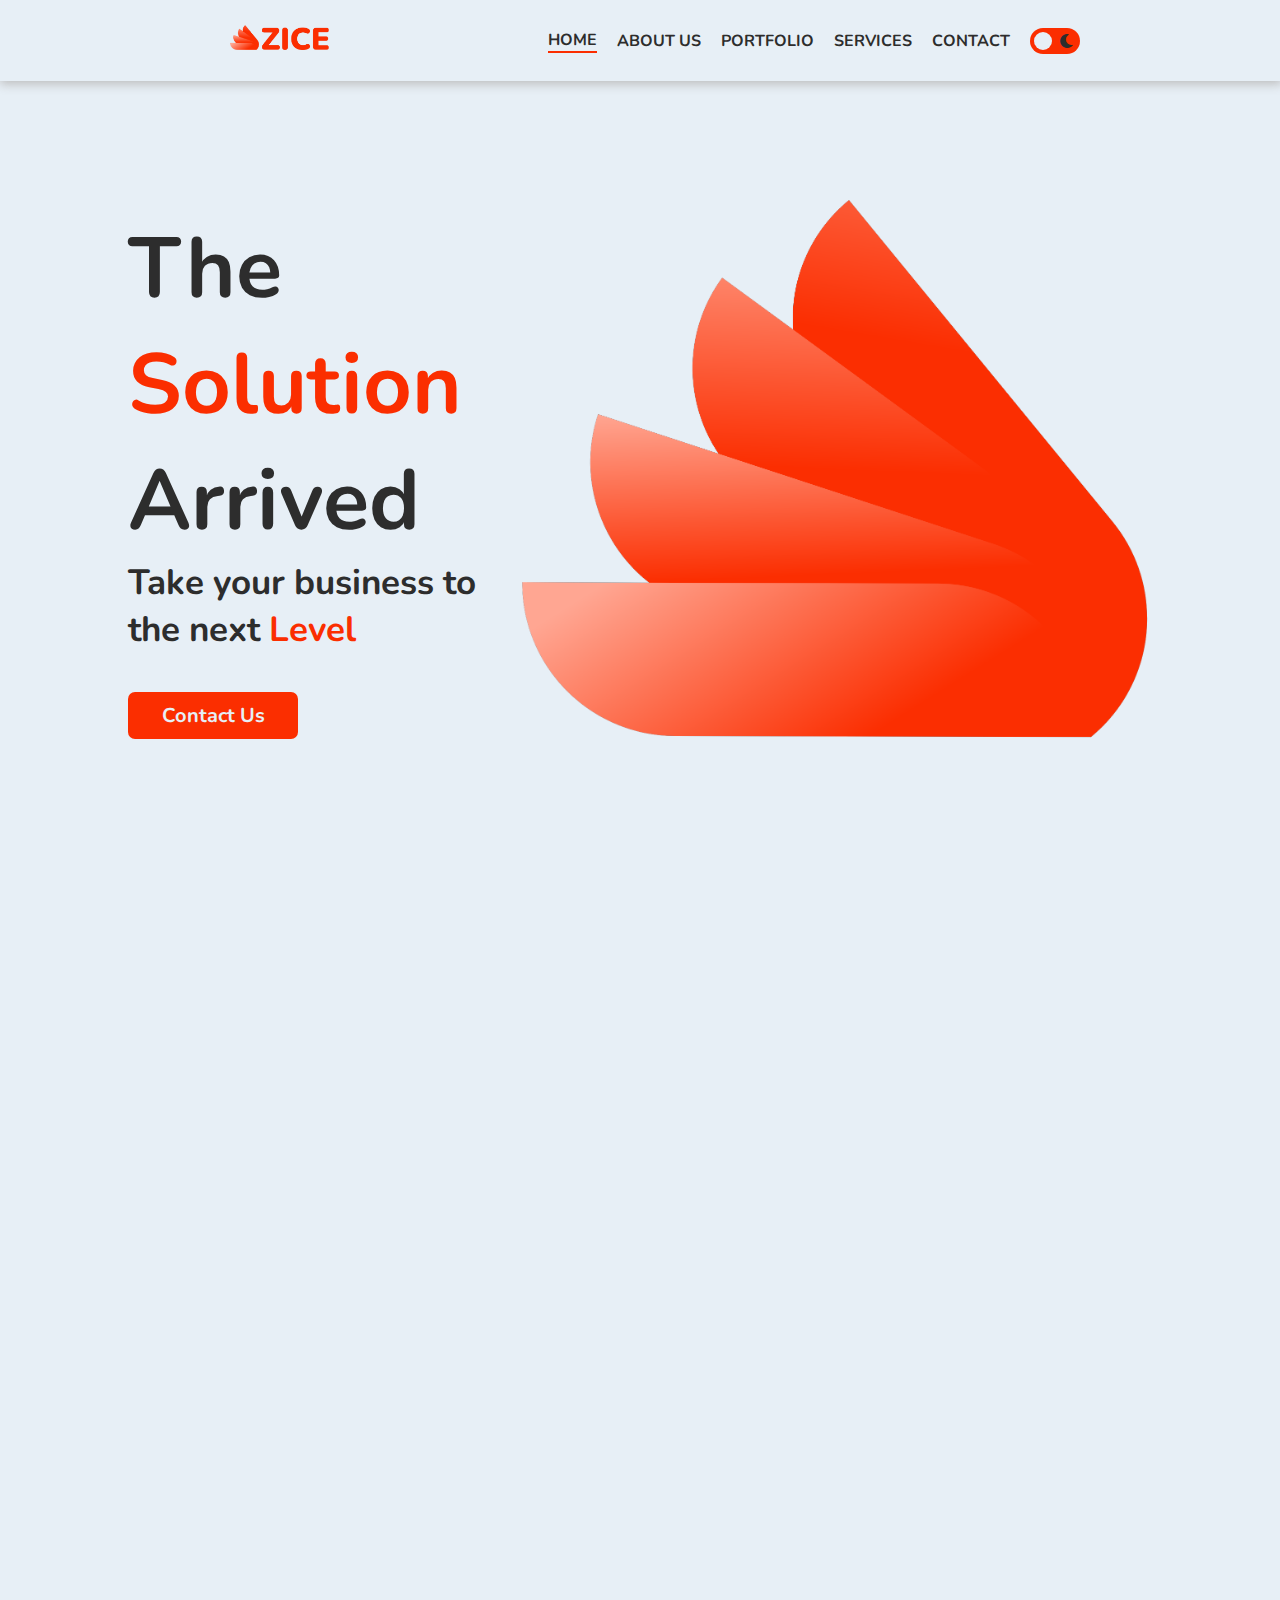
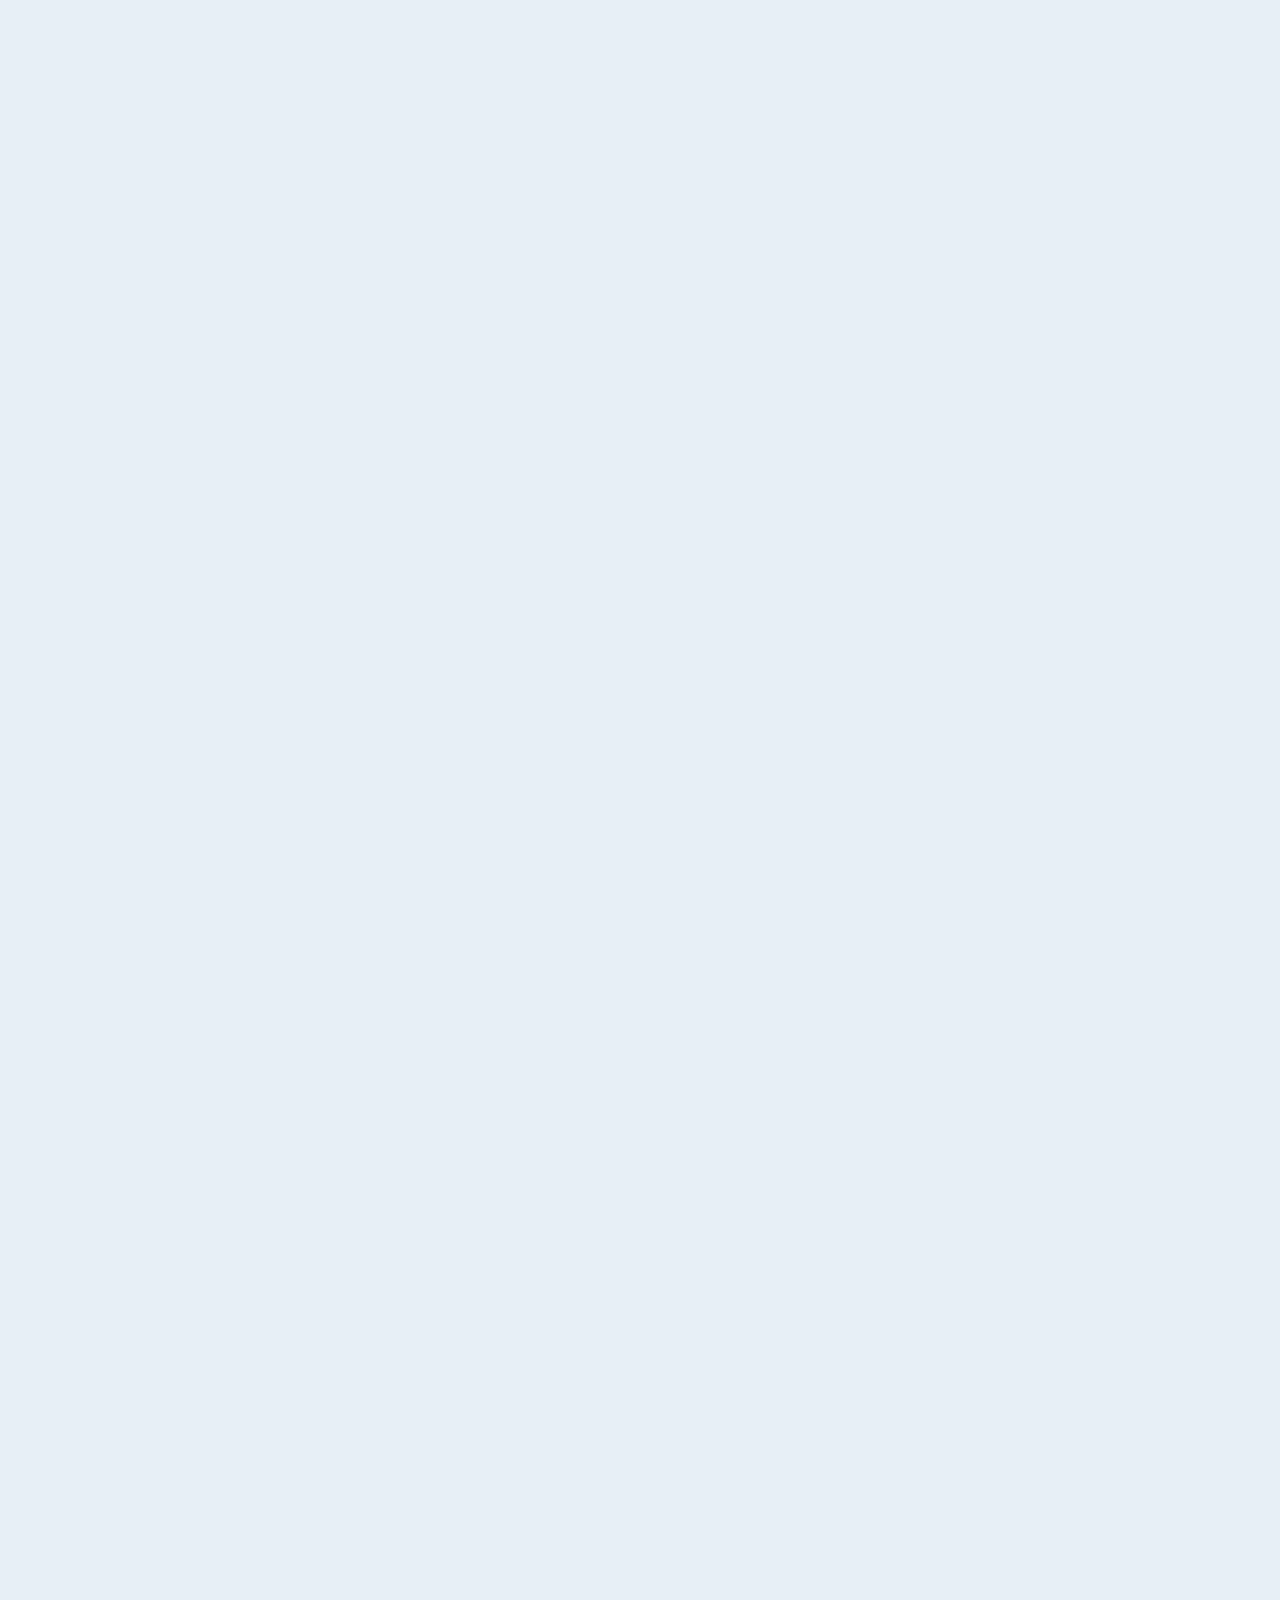
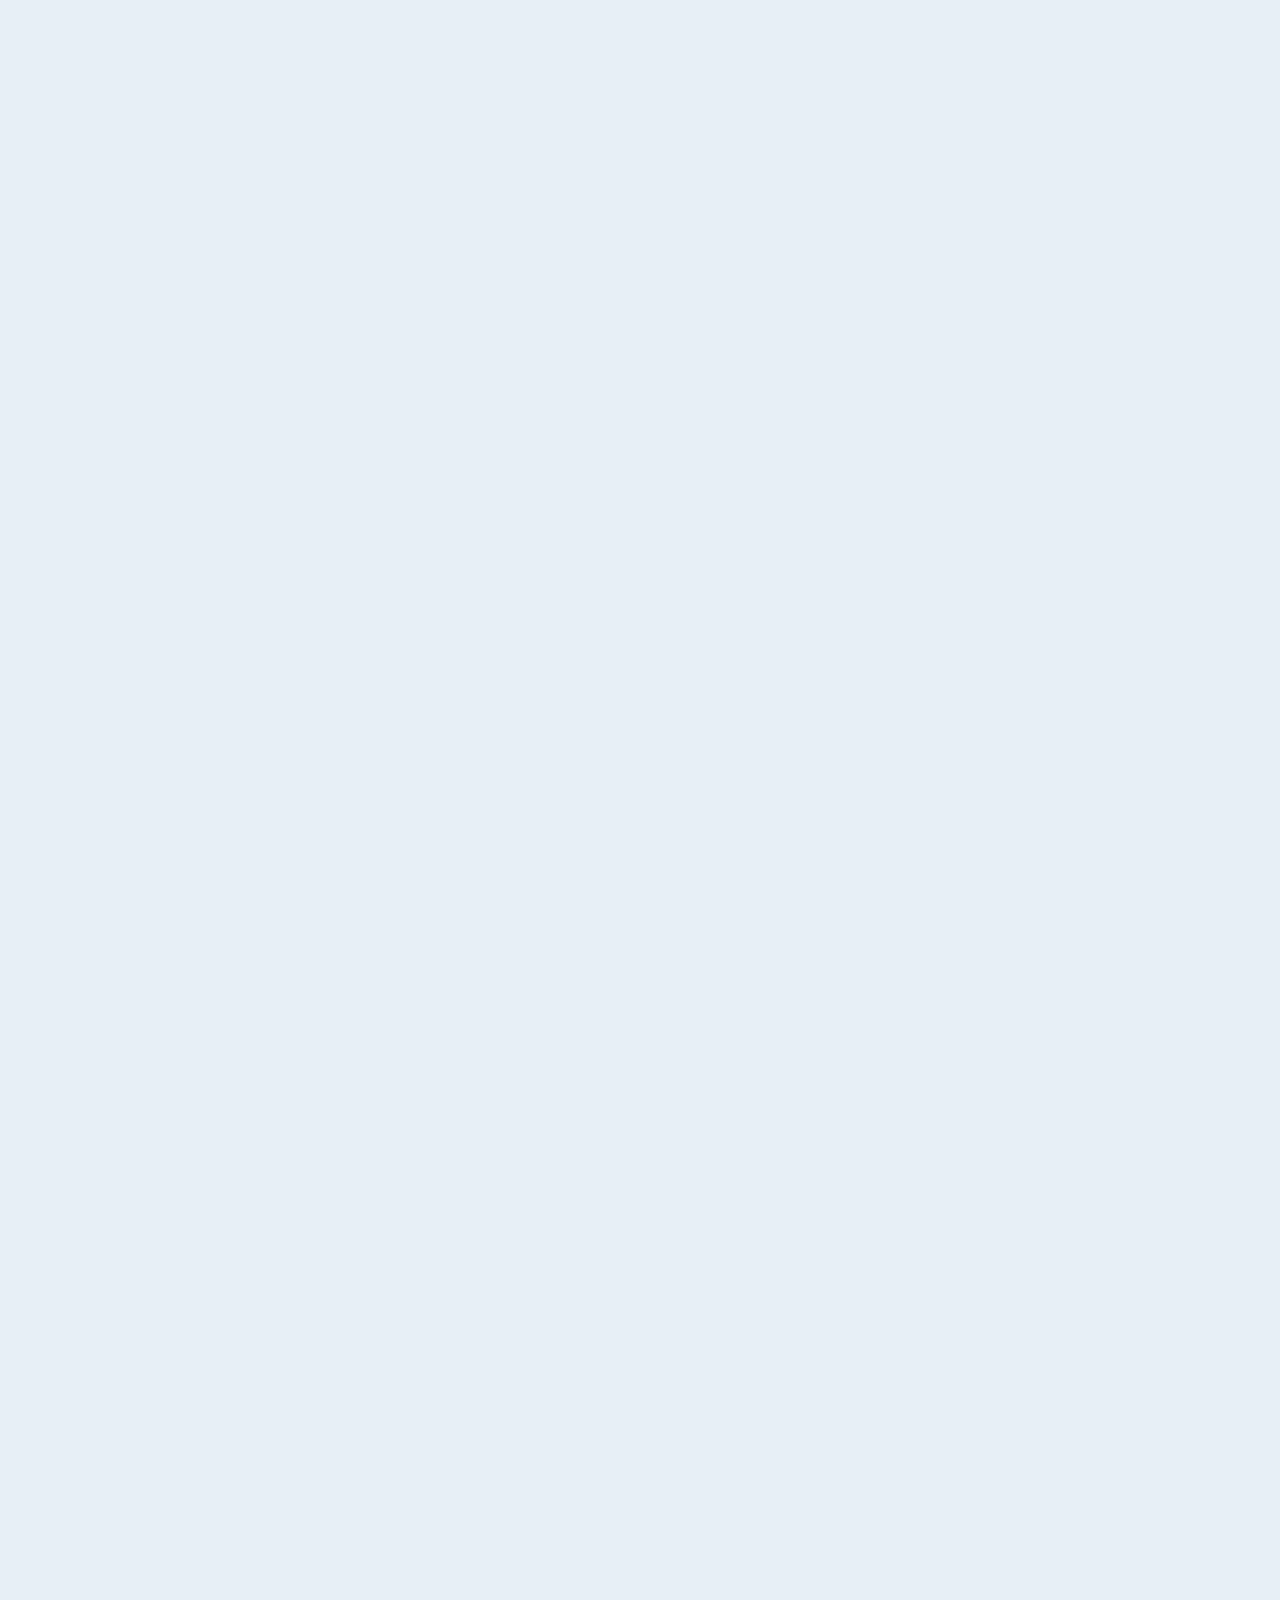
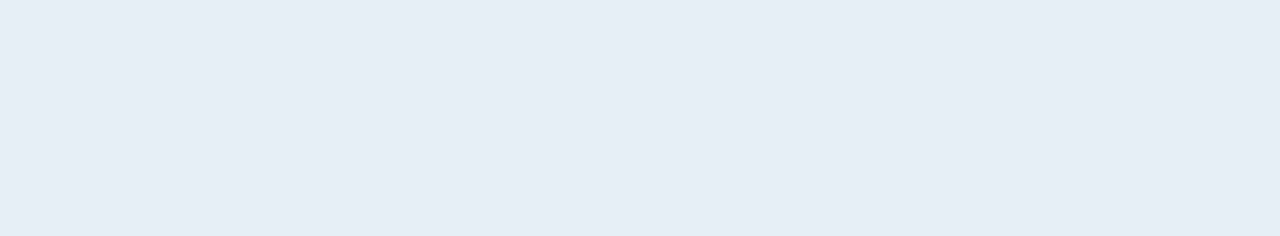
==== index.html @ bb4e886a "Update project" ====
<!DOCTYPE html>
<html lang="en">
  <head>
    <meta charset="UTF-8" />
    <meta name="viewport" content="width=device-width, initial-scale=1.0" />
    <link
      rel="icon"
      type="image/png"
      sizes="32x32"
      href="./imgs/favicon-32x32.png"
    />

    <link
      rel="stylesheet"
      href="https://cdn.jsdelivr.net/gh/devicons/devicon@v2.15.1/devicon.min.css"
    />

    <link rel="stylesheet" href="./css/style.css" />
    <link rel="stylesheet" href="./css/home.css" />
    <link rel="preconnect" href="https://fonts.googleapis.com" />
    <link rel="preconnect" href="https://fonts.gstatic.com" crossorigin />

    <link
      href="https://fonts.googleapis.com/css2?family=Epilogue:wght@400;800&family=Nunito:wght@500&display=swap"
      rel="stylesheet"
    />
    <link
      href="https://fonts.googleapis.com/css2?family=Nunito:wght@700&display=swap"
      rel="stylesheet"
    />
    <link
      rel="stylesheet"
      href="https://cdnjs.cloudflare.com/ajax/libs/font-awesome/6.3.0/css/all.min.css"
      integrity="sha512-SzlrxWUlpfuzQ+pcUCosxcglQRNAq/DZjVsC0lE40xsADsfeQoEypE+enwcOiGjk/bSuGGKHEyjSoQ1zVisanQ=="
      crossorigin="anonymous"
      referrerpolicy="no-referrer"
    />
    <link
      rel="stylesheet"
      href="https://cdnjs.cloudflare.com/ajax/libs/font-awesome/6.0.0-beta3/css/all.min.css"
    />
    <title>ZICE</title>
  </head>
  <body>
    <div class="page">
      <header>
        <a href="index.html"
          ><img src="./imgs/zice.png" alt="ZICE Logo" id="logo"
        /></a>
        <nav>
          <div class="mobile-menu hidden">
            <i class="fa-solid fa-bars" id="icon"></i>
          </div>
          <ul class="nav-list" id="menu">
            <li><a href="index.html" class="selected">HOME</a></li>
            <li><a href="aboutus.html">ABOUT US</a></li>
            <li><a href="portifolio.html">PORTFOLIO</a></li>
            <li><a href="services.html">SERVICES</a></li>
            <li><a href="contact.html">CONTACT</a></li>
            <li>
              <input type="checkbox" class="checkbox" id="chk" />
              <label class="label" for="chk">
                <i class="fa-solid fa-sun"></i>
                <i class="fa-solid fa-moon"></i>
                <div class="ball"></div>
              </label>
            </li>
          </ul>
        </nav>
      </header>
      <div class="container hidden">
        <h1>
          The <span>Solution</span> Arrived
          <p>Take your business to the next <span>Level</span></p>
          <a href="./contact.html">Contact Us</a>
        </h1>
        <img src="./imgs/zice-main.png" alt="" />
      </div>

      <section class="info hidden">
        <div class="div-one">
          <h2>
            Empowering Your <span>Success</span> with Cutting-edge Technology
          </h2>
          <h3>
            Discover the Unique Advantages of Choosing ZICE to Power Your
            Business. From customized solutions to dedicated support, we are
            committed to leveraging your vision with innovation, efficiency and
            concrete results. Join us and conquer a successful digital future!
          </h3>
        </div>
        <div class="div-img hidden">
          <img src="./imgs/2.png" alt="" />
        </div>
      </section>

      <section>
        <div class="info-two hidden">
          <h1>Who is not seen is not <span>Remembered!</span></h1>
          <h3>
            Having your online presence takes you out of anonymity and puts your
            mark in history. <br />We bring your website to life, providing an
            effective way to engage your audience and a powerful,
            high-performing marketing tool to support your business.
          </h3>

          <div class="card-container hidden">
            <img src="" alt="" />
            <div class="card hidden">
              <img src="./imgs/man-sweter.jpg" alt="" />
              <h2>Visibility</h2>
              <p>
                An online presence is key to increasing your brand's visibility.
                A well-designed website can establish the identity and
                recognition your brand needs, making it stand out in a
                competitive market.
              </p>
            </div>
            <div class="card hidden">
              <img src="./imgs/woman-cafe-smile.jpg" alt="" />
              <h2>Customer Engagement</h2>
              <p>
                A team of highly qualified professionals specialized in
                different areas of technology ensures that the company is
                prepared to tackle any project with expertise and in-depth
                knowledge.
              </p>
            </div>
            <div class="card hidden" id="card3">
              <img src="./imgs/woman-gorro.jpg" alt="" />
              <h2>Global Reach</h2>
              <p>
                Having a digital presence through a website or social networks
                will allow your company to reach a global audience 24 hours a
                day. This transcends geographic and time constraints, making
                your brand accessible to the entire world.
              </p>
            </div>
          </div>
        </div>
      </section>

      <section>
        <div class="info-three hidden">
          <h1>We believe that your company deserves the <span>Top</span></h1>
          <h3>
            Standing out in a market full of players is essential to attract
            customers and do good business. <br />
            For that, your company must be equipped with the best tools and
            strategies to reach the top places.
          </h3>
          <h2 id="how">And <span>How</span> to achieve this?</h2>

          <div class="div-if3 hidden">
            <div class="img-div">
              <img src="./imgs/9.png" alt="" />
            </div>
            <div class="content-div hidden">
              <h2>With <span>Creative</span> team</h2>
              <h3>
                Who thinks <b>outside the box</b> and finds
                <b>innovative solution</b>s to complex challenges. Addressing
                problems in unique ways generating <b>unique results</b>.
              </h3>
            </div>
          </div>

          <div class="div-if3 hidden">
            <div class="img-div">
              <img src="./imgs/10.png" alt="" />
            </div>
            <div class="content-div hidden">
              <h2>With Integrated Marketing <span>Strategy</span></h2>
              <h3>
                A <b>comprehensive marketing strategy</b> that includes both
                <b>online</b> and <b>offline</b> channels. Creating
                <b>relevant</b> and <b>valuable</b> content for your
                <b>target audience</b>.
              </h3>
            </div>
          </div>

          <div class="div-if3 hidden">
            <div class="img-div">
              <img src="./imgs/12.png" alt="" />
            </div>
            <div class="content-div hidden">
              <h2>With <span>Monitoring</span> and Data Analysis</h2>
              <h3>
                With the <b>best analytics tools</b> to track the performance of
                your marketing campaigns, social media interactions and your
                website traffic.
              </h3>
            </div>
          </div>

          <div class="div-if3 hidden">
            <div class="img-div">
              <img src="./imgs/13.png" alt="" />
            </div>
            <div class="content-div">
              <h2>With <span>Professional</span> Website</h2>
              <h3>
                A <b>well-designed</b>, <b>responsive</b> and
                <b>easy-to-navigate </b>website. Where <b>anyone anywhere</b> in
                the world can <b>find</b> your business.
              </h3>
            </div>
          </div>
        </div>
      </section>

      <section class="info hidden" id="info-four">
        <div class="div-one">
          <h2>Why <span>Should</span> You Choose ZICE?</h2>
          <h3>
            With our expertise in building optimized websites and engaging
            social media strategies, you'll acquire customers globally, increase
            your sales and strengthen your brand. Let us boost your online
            visibility while you focus on what you do best. Together, we will
            reach new heights of digital success!
          </h3>
        </div>
        <div class="outer-div hidden">
          <div class="inner-div">
            <img class="image" src="./imgs/8.png" alt="Imagem 1" id="img1" />
            <img class="image" src="./imgs/7.png" alt="Imagem 2" id="img2" />
            <img class="image" src="./imgs/6.png" alt="Imagem 3" id="img3" />
          </div>
          <div class="arrow left-arrow">&#8249;</div>
          <div class="arrow right-arrow">&#8250;</div>

          <div class="pagination">
            <div class="dot active-dot"></div>
            <div class="dot"></div>
            <div class="dot"></div>
          </div>
        </div>
      </section>

      <section>
        <div class="section-tech-text hidden">
          <h1>Our stack of <span>Technologies</span></h1>
          <p>Using the best tools to achieve the best results</p>
        </div>
      </section>

      <section class="section-tech hidden">
        <div class="tech-container">
          <div class="tech-item">
            <i class="devicon-html5-plain"></i>
          </div>
          <div class="tech-item">
            <i class="devicon-css3-plain"></i>
          </div>
          <div class="tech-item">
            <i class="devicon-javascript-plain"></i>
          </div>
          <div class="tech-item">
            <i class="devicon-react-original"></i>
          </div>
          <div class="tech-item">
            <i class="devicon-nodejs-plain"></i>
          </div>
          <div class="tech-item">
            <i class="devicon-mongodb-plain-wordmark"></i>
          </div>
          <div class="tech-item">
            <i class="devicon-wordpress-plain-wordmark"></i>
          </div>
          <div class="tech-item">
            <i class="devicon-php-plain"></i>
          </div>
        </div>
      </section>

      <section class="section-end hidden">
        <div class="info-end">
          <h1>Your <span>Legacy</span> starts here!</h1>
          <h2>Don't waste any more time</h2>
          <a href="./contact.html"><b>Chat With Us Now</b></a>
        </div>
      </section>

      <footer class="hidden">
        <div class="container-social hidden">
          <a href="index.html"><img src="./imgs/zice.png" alt="ZICE Logo" /></a>
          <div class="social-icons">
            <a href=""><i class="fa-brands fa-instagram"></i></a>
            <a href=""><i class="fa-brands fa-linkedin"></i></a>
            <a href=""><i class="fa-brands fa-youtube"></i></a>
          </div>
        </div>
        <div class="container-links hidden">
          <div class="border-right-style">
            <h3>SITEMAP</h3>
            <h5><a href="index.html">HOME</a></h5>
            <h5><a href="aboutus.html">ABOUT US</a></h5>
            <h5><a href="portifolio.html">PORTFOLIO</a></h5>
            <h5><a href="services.html">SERVICES</a></h5>
            <h5><a href="contact.html">CONTACT</a></h5>
          </div>
          <div class="border-links">
            <h3>LOCATIONS</h3>
            <h5>
              <a
                href="https://www.google.com.br/maps/place/Place+Ville+Marie/@45.5015259,-73.5700231,92a,35y,119.07h,43.46t/data=!3m2!1e3!5s0x4cc91a44839364fb:0x1e3146979c917953!4m14!1m7!3m6!1s0x4cc91a4498f8f3db:0xa2760b4a779d61d3!2sPlace+Ville+Marie!8m2!3d45.5011093!4d-73.5688824!16zL20vMDRmcDFm!3m5!1s0x4cc91a4498f8f3db:0xa2760b4a779d61d3!8m2!3d45.5011093!4d-73.5688824!16zL20vMDRmcDFm?entry=ttu"
                target="_blank"
                >MONTREAL</a
              >
            </h5>
            <h5>
              <a
                href="https://www.google.com.br/maps/place/Torre+CN/@43.6438017,-79.3878363,16.87z/data=!3m1!5s0x882b34d819a55ff7:0xad7cf7bcaf4e239b!4m6!3m5!1s0x882b34d68bf33a9b:0x15edd8c4de1c7581!8m2!3d43.6425662!4d-79.3870568!16zL20vMDF0d3M?entry=ttu"
                target="_blank"
                >TORONTO</a
              >
            </h5>
            <h5>
              <a
                href="https://www.google.com.br/maps/place/Toilettes+publiques+(1$)+%7C+Fauteuils+roulants+entrée+Rue+du+Trésor/@46.8132538,-71.2057379,19.24z/data=!4m6!3m5!1s0x4cb895ea5834308b:0x22ff5499ea5102c8!8m2!3d46.8134164!4d-71.2066137!16s%2Fg%2F11t_whq4fq?entry=ttu"
                target="_blank"
                >QUEBEC</a
              >
            </h5>
            <h5>
              <a
                href="https://www.google.com.br/maps/place/Calgary+Design+District,+Calgary,+AB+T2R+0E1,+Canadá/@51.0427607,-114.0868057,15z/data=!3m1!4b1!4m6!3m5!1s0x53716fe22194fe7f:0x5ca9cf8bbc12233c!8m2!3d51.0427617!4d-114.0764845!16s%2Fg%2F11j4smj_ym?entry=ttu"
                target="_blank"
                >CALGARY</a
              >
            </h5>
            <h5>
              <a
                href="https://www.google.com.br/maps/place/Galeria+de+Arte+de+Vancouver/@49.2821913,-123.1213202,17.83z/data=!3m1!5s0x5486717f82556839:0xb6e4fc572f7e1ba5!4m6!3m5!1s0x5486717f7ffd7cc1:0xb595c3035cb17a4f!8m2!3d49.2829607!4d-123.1204715!16zL20vMDIzMjB0?entry=ttu"
                target="_blank"
                >VANCOUVER</a
              >
            </h5>
          </div>
          <div class="border-left-style">
            <h3>CONTACT</h3>
            <h5><a href="mailto:contact@zice.com">contact@zice.com</a></h5>
          </div>
        </div>
      </footer>
      
      <div class="container-copyright hidden">
        <p>
          Copyright © 2023, ZICE Solutions. <br />
          <a href="#">Privacy Policy</a> | <a href="#">Terms Of Service</a>
        </p>
      </div>
    </div>

  </body>
  <script src="./js/animation.js"></script>
  <script src="./js/script.js"></script>
  <script src="./js/menu.js"></script>
  <script src="./js/carousel.js"></script>
</html>
---- css/style.css ----
* {
  margin: 0;
  padding: 0;
  box-sizing: border-box;
}

:root {
  --ff-all: "Nunito", sans-serif;
  --bg-primary: #e7eff6;
  --color-primary: #2d2d2d;
  --color-terciary: #fb2e00;

  font-size: 62.5%;
  --fs-body: 1.6rem;
  --fs-header: clamp(4rem, 1rem + 5vw, 5.6rem);
  --fs-header-sm: clamp(3rem, 0.5rem + 3vw, 4rem);
}

.dark-theme {
  --bg-secondary: #021622;
  --color-secondary: #e7eff6;
}

::-webkit-scrollbar {
  width: 10px;
}

::-webkit-scrollbar-thumb {
  background-color: var(--color-terciary);
  border-radius: 10px;
}
/* Desktop */

body {
  font-family: var(--ff-all);

  background-color: var(--bg-primary);
  color: var(--color-primary);

  font-size: var(--fs-body);
}

body.dark-theme {
  background: var(--bg-secondary);
  color: var(--color-secondary);
}

body:not(.dark-theme) .nav-list {
  background: var(--bg-primary);
  color: var(--color-primary);
}

body.dark-theme .nav-list {
  background: var(--bg-secondary);
  color: var(--color-secondary);
}

body:not(.dark-theme) header {
  background-color: var(--bg-primary);
  color: var(--color-primary);
}

body.dark-theme header {
  background-color: var(--bg-secondary);
  color: var(--color-secondary);
}

body.dark-theme header {
  box-shadow: 1px 2px 10px 1px #041a29;
}

header {
  display: flex;
  justify-content: space-evenly;
  align-items: center;

  position: fixed;
  width: 100%;
  padding: 2.5rem 0;

  box-shadow: 1px 2px 10px 1px #bcbcbc;

  font-weight: 700;

  z-index: 1000;
}

header img {
  height: 2.5rem;

  margin-left: 3rem;
}

#logo {
  cursor: pointer;
}

.mobile-menu {
  display: none;
  cursor: pointer;
}

.nav-list {
  display: flex;
  text-decoration: none;
}

.nav-list li {
  list-style: none;

  margin-left: 2rem;

  display: flex;
  justify-content: center;
  align-items: center;
}

.nav-list li a {
  text-decoration: none;
  color: var(--color-secondary);

  transition: all 0.3s ease-out;
  transform: translateY(0);
}

.nav-list li a:hover {
  color: var(--color-terciary);
  transform: translateY(0);
}

.selected {
  border-bottom: 0.15pc solid var(--color-terciary);
}

.checkbox {
  opacity: 0;
  position: absolute;
}

.label {
  display: flex;
  align-items: center;
  justify-content: space-between;

  background-color: var(--color-terciary);
  border-radius: 50px;

  cursor: pointer;

  padding: 4px;

  width: 5rem;
}

.label .ball {
  position: absolute;

  height: 1.8rem;
  width: 1.8rem;

  background-color: var(--bg-primary);
  border-radius: 50%;

  transform: translateX(0px);
  transition: transform 0.2s linear;
}

.checkbox:checked + .label .ball {
  transform: translateX(23px);
}

.fa-moon {
  color: #2d2d2d;
  padding: 1px;
}

.fa-sun {
  color: #e7eff6;
  padding: 1px;
}

.info {
  padding-bottom: 5rem;
}

footer {
  display: flex;
  justify-content: center;
  align-items: center;

  gap: 15%;

  padding: 12rem 0 4rem;
  border-top: solid 4px var(--color-terciary);
}

.container-social {
  display: flex;
  flex-direction: column;
  justify-content: center;
  align-items: center;

  font-size: 2.5rem;
}

.container-social img {
  height: 7rem;
}

.container-social a i {
  display: inline-block;
  padding: 0 7px 0;
}

.social-icons a {
  text-decoration: none;
  color: var(--color-secondary);

  transition: all 0.3s ease-out;
  transform: translateY(0);
}

.social-icons a:hover {
  color: var(--color-terciary);

  transform: translateY(0);
}

.container-links {
  display: flex;
  flex-direction: row;
  justify-content: center;

  gap: 10%;
}

.container-links h5 a {
  text-decoration: none;
  color: var(--color-secondary);

  transition: all 0.3s ease-out;
  transform: translateY(0);
}

.container-links h5 a:hover {
  color: var(--color-terciary);
  transform: translateY(0);

  cursor: pointer;
}

.border-links {
  border-right: solid 2px var(--color-terciary);
  border-left: solid 2px var(--color-terciary);

  padding: 0 20%;
}

.container-copyright {
  display: flex;
  flex-direction: column;
  justify-content: center;
  align-items: center;

  font-size: 1.4rem;

  margin: 4rem 0;
}

.container-copyright a {
  color: var(--color-secondary);
}

.container-copyright a:hover {
  color: var(--color-terciary);
  transition: all 0.3s ease-out;

  cursor: pointer;
}

/* Mobile */
@media (max-width: 970px) {
  .border-links {
    border-right: solid 2px var(--color-terciary);
    border-left: solid 2px var(--color-terciary);

    padding: 0 20px;
  }
}

@media (max-width: 840px) {
  header {
    display: flex;
    justify-content: space-between;
    align-items: center;

    width: 100%;
    position: fixed;
    top: 0;

    height: 4.8rem;
  }

  header img {
    height: 2rem;

    padding: 3px 0 0;
  }

  #icon {
    display: block;

    font-size: 1.8rem;
    padding-right: 3rem;
  }

  .nav-list {
    display: flex;
    flex-direction: column;
    justify-content: space-around;
    align-items: center;

    position: fixed;
    top: 0;
    right: 0;

    padding: 8rem 0;
    z-index: -1;

    width: 100vw;
    height: 100vh;

    border-bottom: 3px solid var(--color-terciary);

    transform: translateX(100%);
    transition: transform 0.3s ease-in;
  }

  .nav-list li {
    list-style: none;

    margin-left: 0;

    opacity: 0;
  }

  .mobile-menu {
    display: flex;
    align-items: center;
  }

  .nav-list li a {
    text-decoration: none;
  }

  footer {
    display: block;
    padding: 1rem 0 1rem;
  }

  .container-social {
    display: flex;
    flex-direction: column;
    justify-content: center;
    align-items: center;

    padding: 2rem 0;
  }

  .container-social img {
    height: 4rem;
  }

  .container-links {
    display: flex;
    flex-direction: row;
    justify-content: center;

    gap: 10%;
  }

  .border-links {
    padding: 0 10%;
  }

  .container-copyright {
    display: flex;
    flex-direction: column;
    justify-content: center;
    align-items: center;

    margin: 4rem 0;
  }

  .container-copyright a {
    color: var(--color-secondary);
  }
}

@media (max-width: 500px) {
  .container-links {
    display: flex;
    flex-direction: row;
    justify-content: center;

    gap: 3%;
  }

  .border-right-style {
    border-right: solid 2px var(--color-terciary);
    padding: 0 8px;
  }

  .border-left-style {
    border-left: solid 2px var(--color-terciary);
    padding: 0 8px;
  }

  .border-links {
    padding: 0;
    border: none;
  }
}

.nav-list.active {
  transform: translateX(0);
}

@keyframes navLinkFade {
  from {
    opacity: 0;
    transform: translateX(50px);
  }
  to {
    opacity: 1;
    transform: translateX(0);
  }
}
---- css/home.css ----
* {
  margin: 0;
  padding: 0;
  box-sizing: border-box;
}

:root {
  --ff-all: "Nunito", sans-serif;
  --bg-primary: #e7eff6;
  --color-primary: #2d2d2d;
  --color-terciary: #fb2e00;

  font-size: 62.5%;
  --fs-body: 1.6rem;
  --fs-header: clamp(4rem, 1rem + 5vw, 5.6rem);
  --fs-header-sm: clamp(3rem, 0.5rem + 3vw, 4rem);
}

.dark-theme {
  --bg-secondary: #021622;
  --color-secondary: #e7eff6;
}

.container {
  width: clamp(33rem, 80%, 130rem);
  height: 80rem;
  margin: 0 auto 25rem;

  padding-top: 15rem;

  display: flex;
  justify-content: space-evenly;
  align-items: center;
}

.container h1 {
  font-size: 8.5rem;
}

.container p {
  font-size: 3.5rem;
}

.container h1 a {
  display: flex;
  flex-direction: column;
  justify-content: center;
  align-items: center;

  text-decoration: none;
  font-size: 2rem;

  color: #e7eff6;
  background-color: var(--color-terciary);

  border-radius: 7px;

  width: 17rem;
  padding: 10px 0;
  margin-top: 10%;

  position: relative;
  transition: transform 0.3s ease-out;
  transform: translateY(0);
}

.container h1 a:hover {
  background-color: #e7eff6;
  color: #fb2e00;

  box-shadow: 1px 4px 10px 1px #041a29;
  transform: translateY(-10px);
}

.container img {
  height: 55rem;
}

.container span {
  color: #fb2e00;
}

.hidden {
  opacity: 0;
  transform: translateY(30px);
  transition: opacity 1s, transform 1s;
}

.visible {
  opacity: 1;
  transform: translateY(0);
}

.info {
  width: clamp(33rem, 80%, 100rem);

  margin: 10rem auto 0;
  text-align: center;

  color: var(--color-secondary);

  display: flex;
  justify-content: space-between;

  position: relative;
}

span {
  color: var(--color-terciary);
}

.info h2 {
  font-size: var(--fs-header-sm);

  margin-bottom: 2rem;
}

.info h3 {
  font-weight: 500;
}

.div-img img {
  width: 80%;
  position: relative;
  transition: transform 0.3s ease-out;
  transform: translateY(0);

  margin: auto;
  cursor: pointer;

  border-radius: 10px;
}

.div-img img:hover {
  transform: translate(-10px, -12px);

  box-shadow: 2px 4px 15px 1px #0b324c;
}

.div-one {
  width: 50%;
  display: flex;
  flex-direction: column;
  justify-content: center;
  text-align: start;

  border-top: solid 5px var(--color-terciary);
}

.info-two {
  width: clamp(33rem, 80%, 100rem);

  margin: 8rem auto 0;
  text-align: center;

  color: var(--color-secondary);

  display: flex;
  justify-content: space-between;
  flex-direction: column;
}

.info-two h1 {
  font-size: var(--fs-header-sm);

  margin-bottom: 2rem;
}

.info-two h3 {
  font-weight: 500;
}

.card-container {
  display: flex;
  justify-content: center;

  gap: 4%;
  margin: 8rem 2rem;

  position: relative;
}

.card {
  flex: 1;
  color: var(--color-secondary);
  border-radius: 10px;

  transition: transform 0.3s ease-out;
  transform: translateY(0);
}

.card img {
  width: 100%;
  border-radius: 10px 10px 0 0;
  border-bottom: 4px solid #fb2e00;
}

.card:hover {
  transform: translate(-5px, -10px);
  cursor: pointer;

  box-shadow: 4px 4px 10px #0b324c;
}

.card h2 {
  margin-bottom: 1.5rem;
  padding: 5px 0 0;
}

.card p {
  padding: 0 15px 15px;
}

.info-three {
  width: clamp(33rem, 80%, 100rem);

  margin: 6rem auto 0;
  text-align: center;

  color: var(--color-secondary);

  display: flex;
  justify-content: space-between;
  flex-direction: column;
}

.info-three h1 {
  font-size: var(--fs-header-sm);

  margin-bottom: 2rem 0;
}

.info-three h2 {
  margin: 3rem 0;
}

.info-three h3 {
  font-weight: 500;
}

.div-if3 {
  display: flex;
  justify-content: flex-start;

  margin-bottom: 5rem;
}

.div-if3 h2 {
  margin-bottom: 1rem;
}

.img-div img {
  width: 20rem;
}

.content-div {
  display: flex;
  flex-direction: column;

  width: 100%;

  margin: 0 15px;
}

.content-div h2,
h3 {
  text-align: start;
}

#info-four {
  margin: 4rem auto;
}

.outer-div {
  width: 38%;
  overflow: hidden;
  position: relative;
}

.inner-div {
  display: flex;
  transition: transform 0.5s;
}

.image {
  height: 38rem;
  object-fit: cover;
}

.arrow {
  position: absolute;
  top: 50%;
  transform: translateY(-50%);
  cursor: pointer;
  z-index: 1;
  font-size: 18rem;

  color: #fb2e00;
}

.left-arrow {
  left: -8px;
}

.right-arrow {
  right: -8px;
}

.pagination {
  display: flex;
  justify-content: center;
  margin-top: 10px;
}

.dot {
  width: 10px;
  height: 10px;
  border-radius: 50%;
  background-color: #ccc;
  margin: 0 5px;
  cursor: pointer;
}

.active-dot {
  background-color: #fb2e00;
}

.section-tech {
  width: clamp(33rem, 80%, 100rem);

  margin: auto;
}

.tech-container {
  display: flex;
}

.tech-item {
  font-size: 8rem;

  margin: auto;
  /* color: #fb2e00; */
}

.section-end {
  height: 48rem;
  width: 100%;

  margin: 10rem 0 0;

  /* background-image: url(/imgs/man-pc-smile.png); */
  background-image: url(https://zezindev.github.io/zice-responsive-2/imgs/man-pc-smile.png);
  background-size: cover;
  background-position: top;

  display: flex;
  justify-content: flex-end;
  align-items: center;
}

.info-end {
  position: relative;
  right: 10%;
}

.info-end h1 {
  font-size: var(--fs-header-sm);

  color: #e7eff6;
  margin: auto;
}

.info-end h2 {
  color: #e7eff6;
  margin: auto;
}

.info-end a {
  display: flex;
  flex-direction: column;
  justify-content: center;
  align-items: center;

  text-decoration: none;
  font-size: var(--fs-body);

  color: #e7eff6;
  background-color: var(--color-terciary);

  border-radius: 7px;

  width: 18rem;
  padding: 15px 0;
  margin: 7% auto 0;

  transition: transform 0.3s ease-out;
  transform: translateY(0);
}

.info-end a:hover {
  background-color: #e7eff6;
  color: #fb2e00;

  box-shadow: 2px 4px 15px 1px #0b324c;
  transform: translateY(-10px);
}

.section-tech-text {
  margin: 8rem auto 0;
  text-align: center;

  color: var(--color-secondary);

  display: flex;
  justify-content: space-between;
  flex-direction: column;
}

.section-tech-text h1 {
  font-size: var(--fs-header-sm);

  margin-bottom: 2rem;
}

.section-tech-text p {
  font-weight: 500;
  margin-bottom: 3rem;
}

.section-tech {
  padding: 20px;
}

.tech-container {
  display: grid;
  grid-template-columns: repeat(4, 1fr);
  gap: 20px;
}

.tech-item {
  transition: transform 0.3s ease-out;
  transform: translateY(0);
}

.tech-item:hover {
  cursor: pointer;
  transform: translateY(-10px);
}

/* Mobile */

@media (max-width: 1230px) {
  .container {
    width: clamp(33rem, 80%, 100rem);
    height: 80rem;
    margin: 0 auto 25rem;

    padding-top: 10rem;

    display: flex;
    justify-content: space-evenly;
    align-items: center;
  }

  .container h1 {
    font-size: var(--fs-header);
  }

  .container p {
    font-size: var(--fs-body);
  }

  .container img {
    height: 40rem;
  }

  .outer-div {
    width: 45%;
    overflow: hidden;
    position: relative;
  }

  .image {
    height: 30rem;
    object-fit: cover;
  }

  .inner-div {
    display: flex;
    gap: 15%;
  }

  #img1 {
    padding-left: 15%;
  }

  #img2 {
    padding-right: 10%;
  }

  #img3 {
    padding-right: 13%;
  }

  .info-two {
    margin-top: 0;
    margin-bottom: 0;
  }

  #card3 {
    margin-bottom: 0;
  }

  .info-three {
    margin-top: 0;
  }

  .info-three h2 {
    margin: 3rem 0;
  }
}

@media (max-width: 1020px) {
  #img1 {
    padding-left: 5%;
  }

  #img2 {
    padding-left: 5%;
  }
}

@media (max-width: 912px) {
  .container img {
    height: 37rem;
  }

  .div-img #main-img {
    height: 32rem;
  }

  .div-img #back-img {
    height: 32rem;
  }

  .outer-div {
    width: 45%;
    overflow: hidden;
    position: relative;
  }

  .image {
    height: 30rem;
    object-fit: cover;
  }

  .inner-div {
    display: flex;
    gap: 16%;
  }
}

@media (max-width: 830px) {
  .container {
    width: clamp(33rem, 80%, 100rem);
    height: 80rem;
    margin: auto;

    display: flex;
    flex-direction: column-reverse;
    justify-content: start;
    align-items: center;
  }

  .container h1 {
    font-size: var(--fs-header);
    margin-top: 5rem;
  }

  .container p {
    font-size: var(--fs-body);
  }

  .container img {
    margin-top: 5rem;

    height: 40rem;
  }

  .container a {
    margin: auto;
  }

  .outer-div {
    width: 45%;
    overflow: hidden;
  }

  .image {
    height: 30rem;
    object-fit: cover;
  }

  .inner-div {
    display: flex;
    gap: 10%;
  }

  #img1 {
    padding-right: 15%;
    padding-left: 0;
  }

  .div-if3 {
    display: flex;
    justify-content: center;
    flex-direction: column;

    margin-bottom: 5rem;
  }
}

@media (max-width: 820px) {
  .info {
    display: flex;
    flex-direction: column;
    justify-content: flex-start;

    padding-top: 0;
    margin-top: 5rem;
  }

  .info h2 {
    font-size: var(--fs-header-sm);

    margin-bottom: 2rem;
  }

  .info p {
    padding: 0 0.5rem 2rem;
    font-size: 14px;
    font-weight: 500;
  }

  .div-img #main-img {
    height: 30rem;
  }

  .div-img #back-img {
    height: 30rem;
  }

  .div-one {
    width: 100%;
    display: flex;
    flex-direction: column;
    justify-content: center;

    border-top: solid 2px var(--color-terciary);
    padding: 2rem 0;
  }

  .card-container {
    display: flex;
    flex-direction: column;

    margin-top: 3rem;
  }

  .card {
    margin-bottom: 5rem;
  }

  #info-three {
    margin: 0 auto;
  }

  .outer-div {
    width: 45%;
    overflow: hidden;

    margin: 0 auto;
  }

  .image {
    height: 30rem;
    object-fit: cover;
  }

  .inner-div {
    display: flex;
    gap: 10%;
  }

  .info-end {
    position: relative;
    right: 0;
    margin: auto;
    padding: 0;
  }
}

@media (max-width: 768px) {
  .container img {
    height: 30rem;
  }

  .outer-div {
    width: 50%;
    overflow: hidden;

    margin: 0 auto;
  }

  .image {
    height: 30rem;
    object-fit: cover;
  }

  .inner-div {
    display: flex;
    gap: 10%;
  }
}

@media (max-width: 712px) {
  .outer-div {
    width: 70%;
    overflow: hidden;

    margin: 0 auto;
  }

  #img1 {
    padding-left: 8%;
  }

  #img2 {
    padding-right: 2%;
  }

  #img3 {
    padding-left: 8%;
  }

  .image {
    height: 30rem;
    object-fit: cover;
  }

  .inner-div {
    display: flex;
    gap: 10%;
  }
}

@media (max-width: 540px) {
  #img1 {
    padding-left: 0;
  }
}

@media (max-width: 510px) {
  .container img {
    height: 25rem;
  }

  .outer-div {
    width: 80%;
    overflow: hidden;

    margin: 0 auto;
  }

  #img1 {
    padding-left: 0;
  }

  #img2 {
    padding-right: 0;
  }

  #img3 {
    padding-left: 0;
  }

  .image {
    height: 30rem;
    object-fit: cover;
  }

  .inner-div {
    display: flex;
    gap: 10%;
  }

  .tech-container {
    grid-template-columns: repeat(2, 1fr);
  }
}

@media (max-width: 420px) {
  .container h1 {
    font-size: var(--fs-header-sm);
  }

  .container p {
    font-size: var(--fs-body);
  }

  .container img {
    margin-top: 5rem;
  }

  .info p {
    font-size: var(--fs-body);
  }

  .outer-div {
    width: 100%;
    overflow: hidden;

    margin: 0 auto;
  }

  #img1 {
    padding-left: 2%;
  }

  #img2 {
    padding-right: 2%;
  }

  #img3 {
    padding-left: 8%;
  }

  .image {
    height: 30rem;
    object-fit: cover;
  }

  .inner-div {
    display: flex;
    gap: 10%;
  }
}
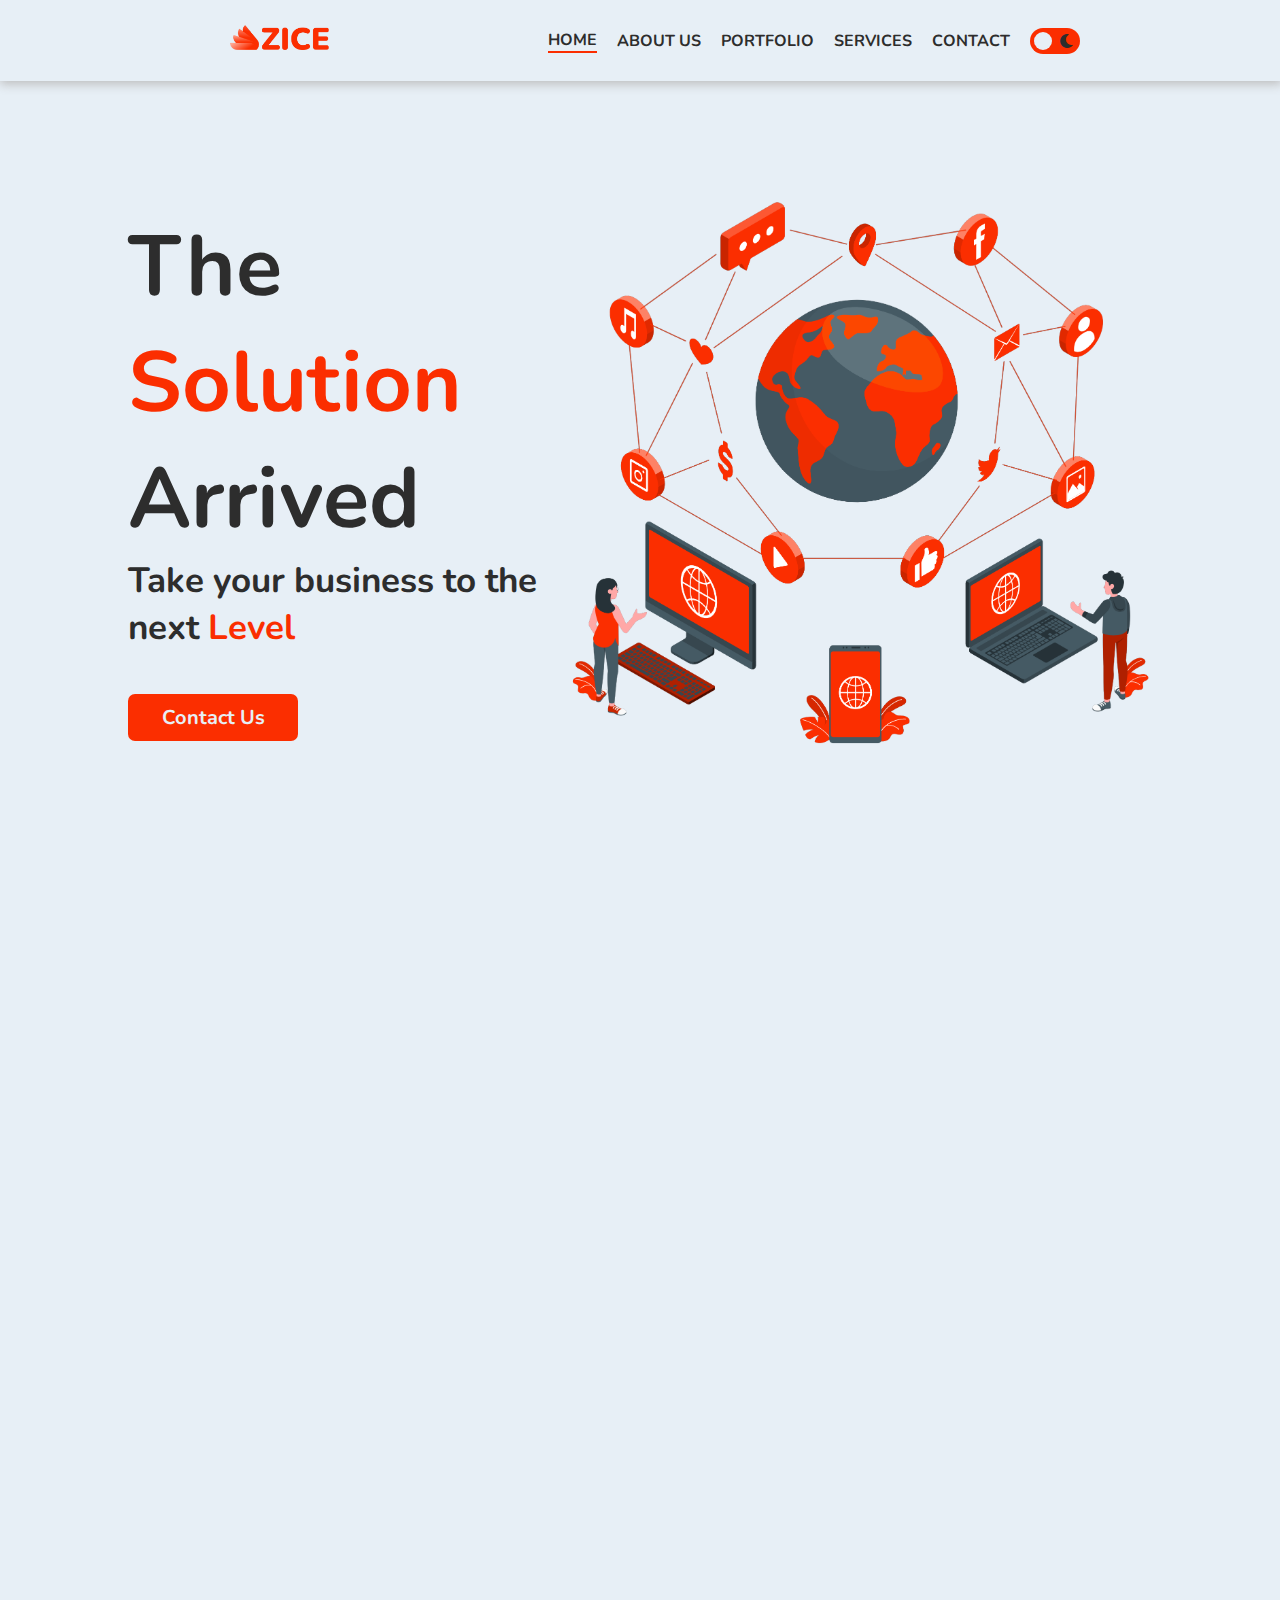
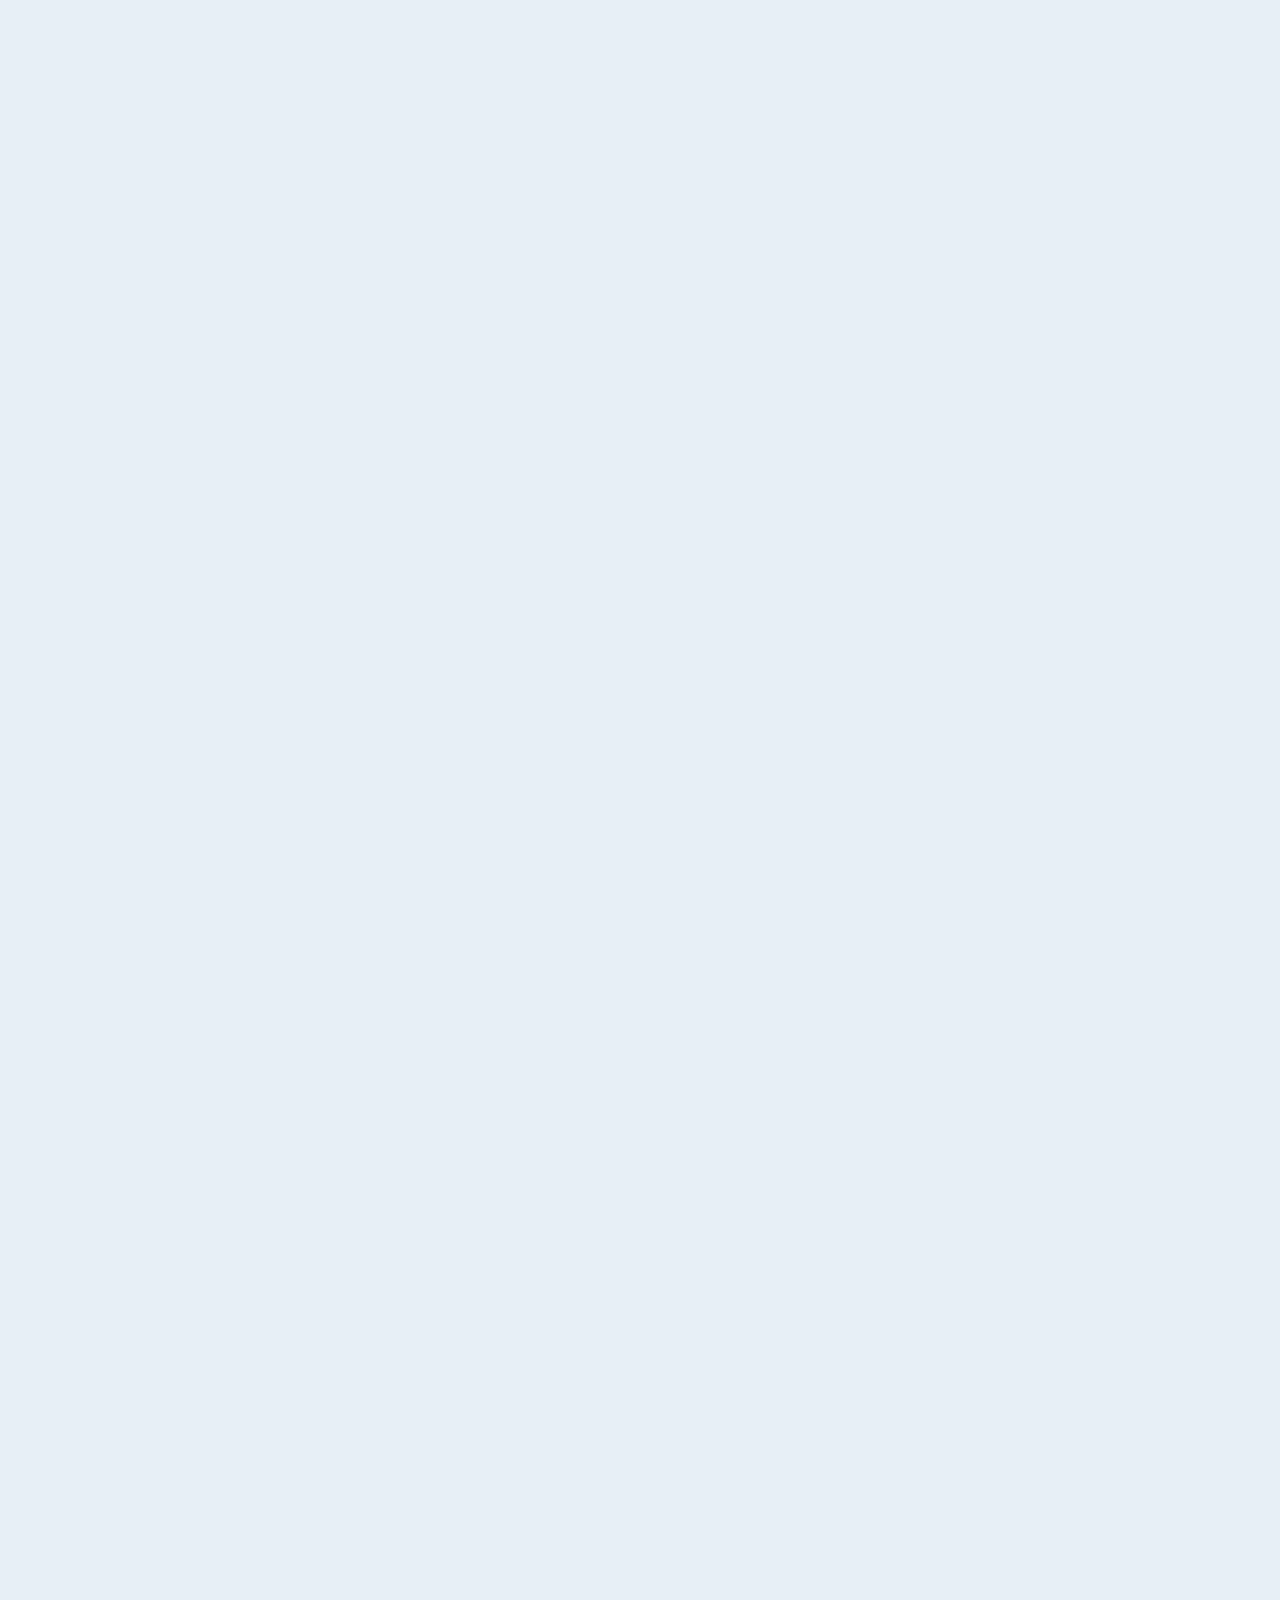
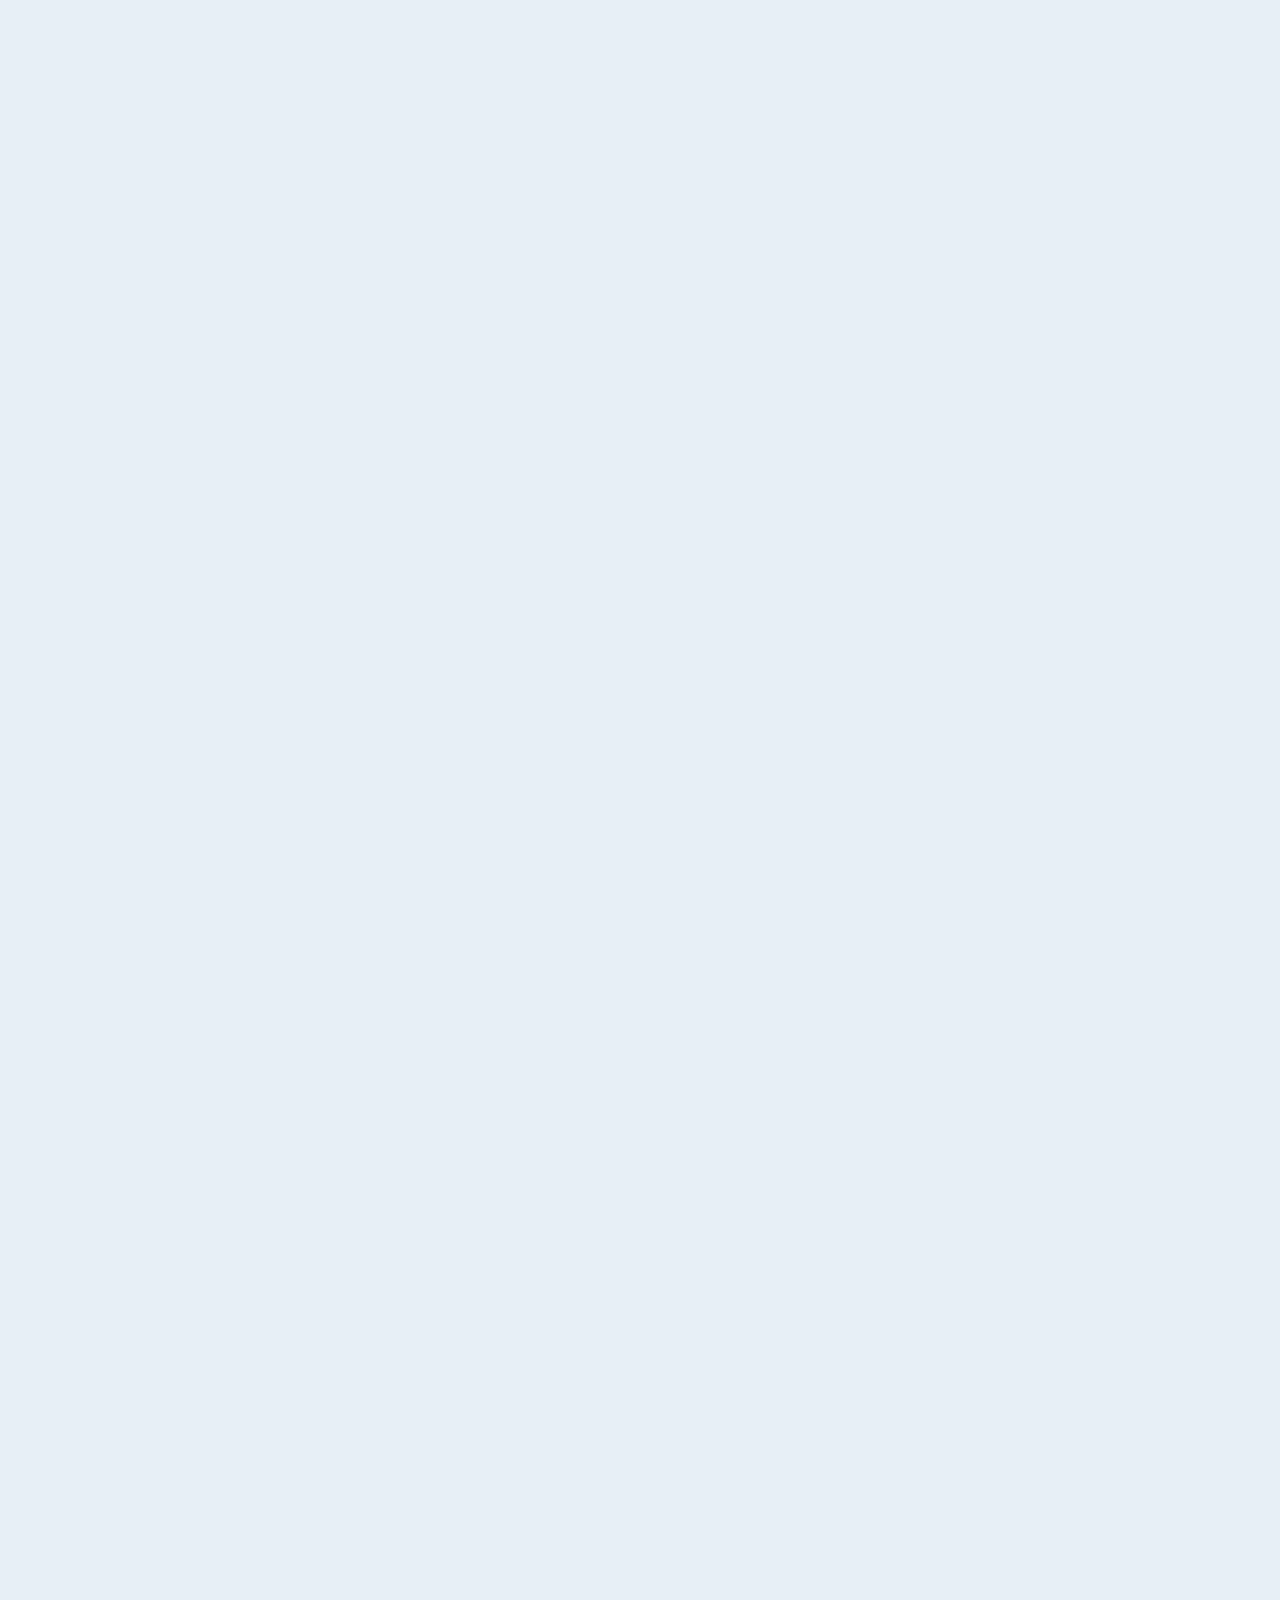
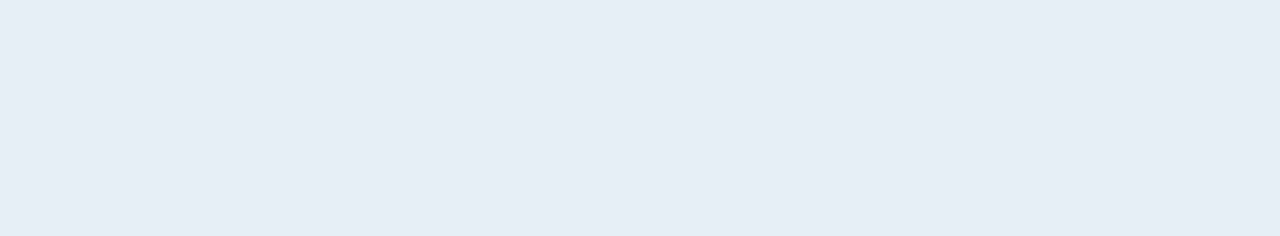
==== commit ae60d1e7: "Update project" ====
--- a/index.html
+++ b/index.html
@@ -74,7 +74,7 @@
           <p>Take your business to the next <span>Level</span></p>
           <a href="./contact.html">Contact Us</a>
         </h1>
-        <img src="./imgs/zice-main.png" alt="" />
+        <img src="./imgs/Online world-amico.png" alt="" />
       </div>
 
       <section class="info hidden">
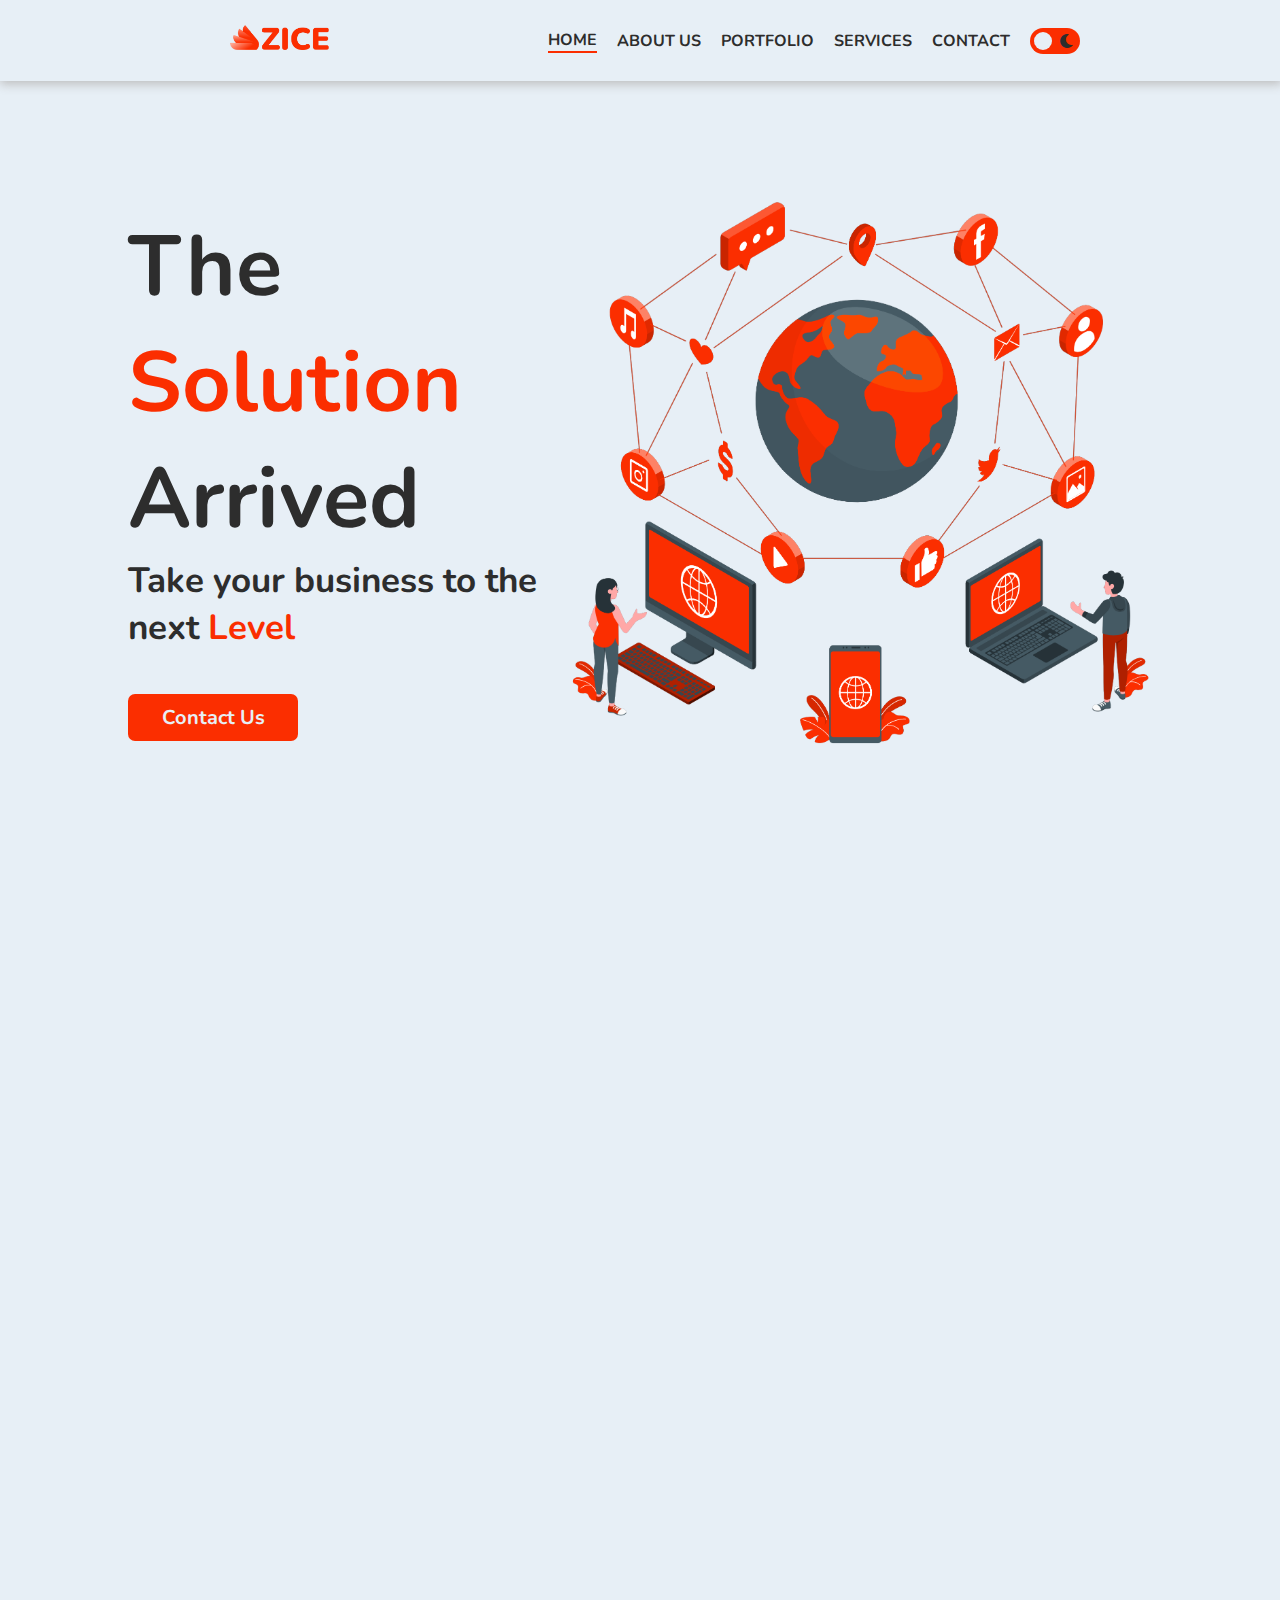
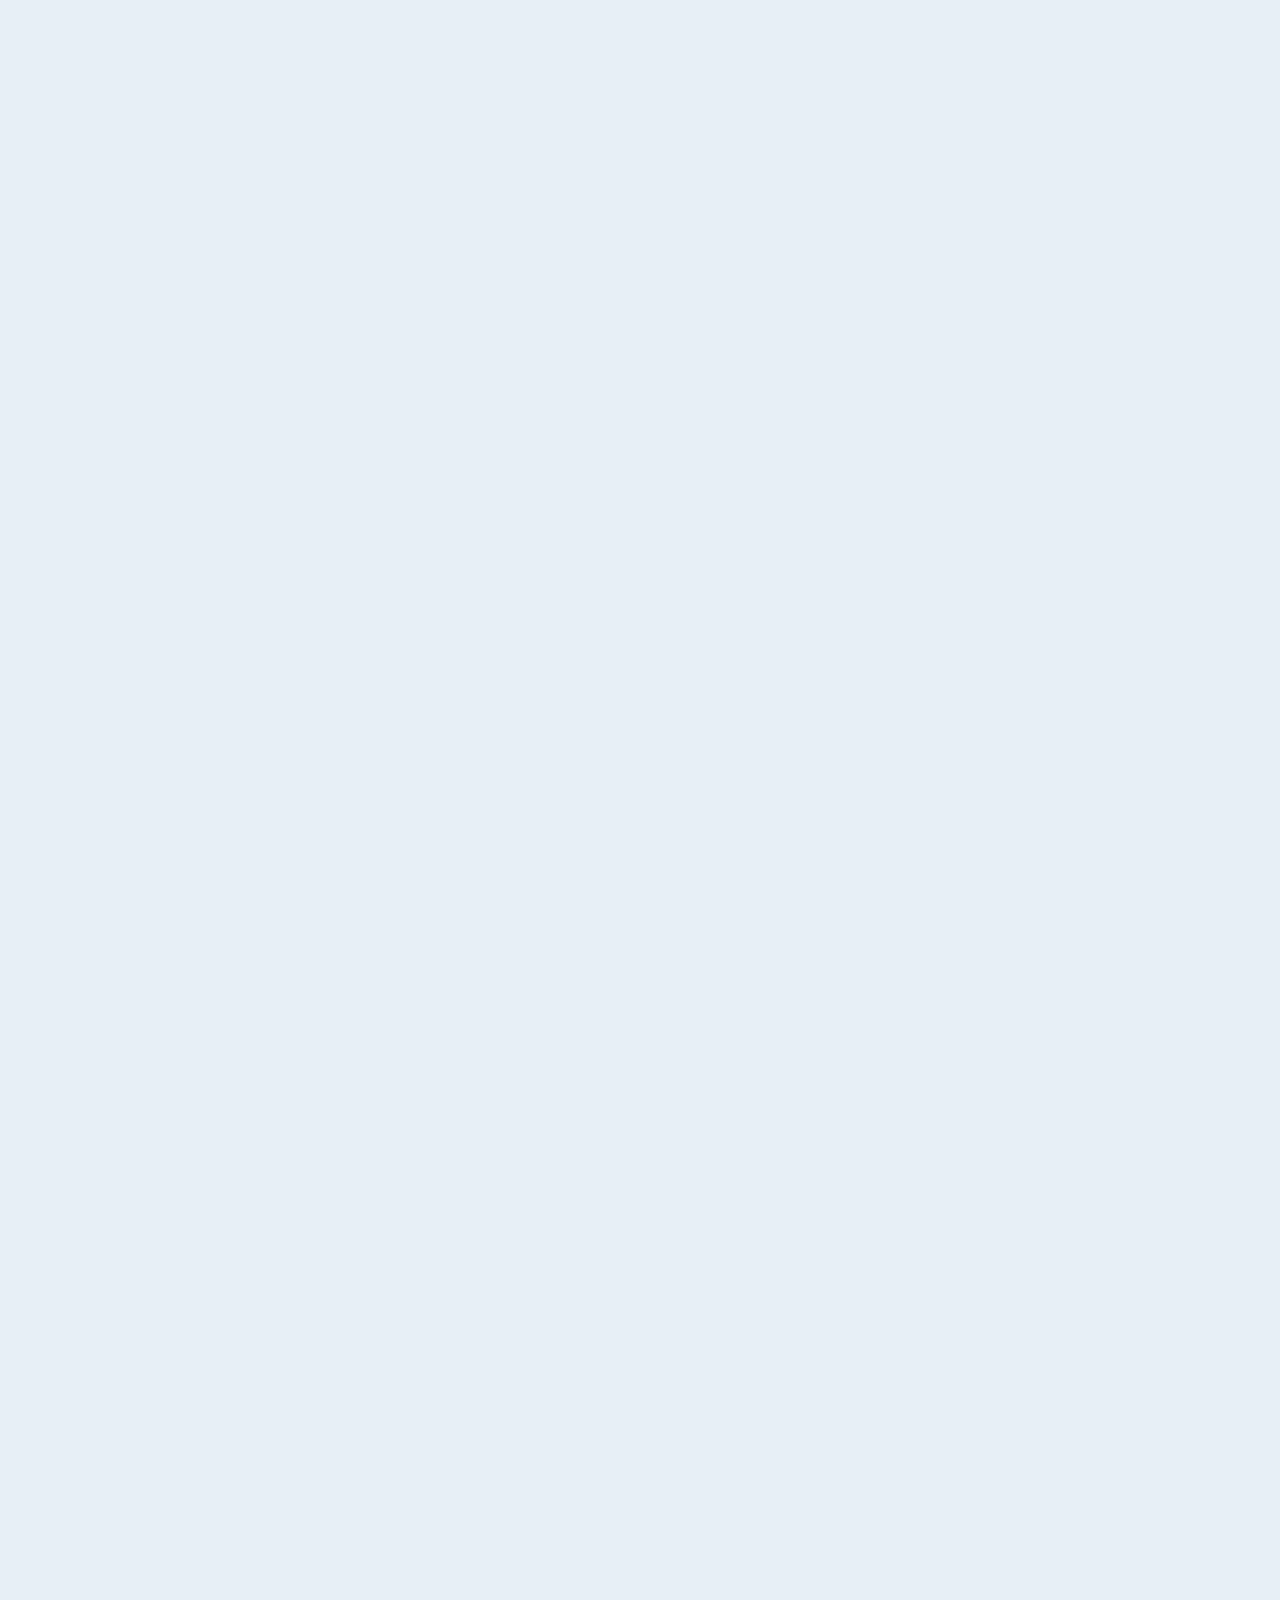
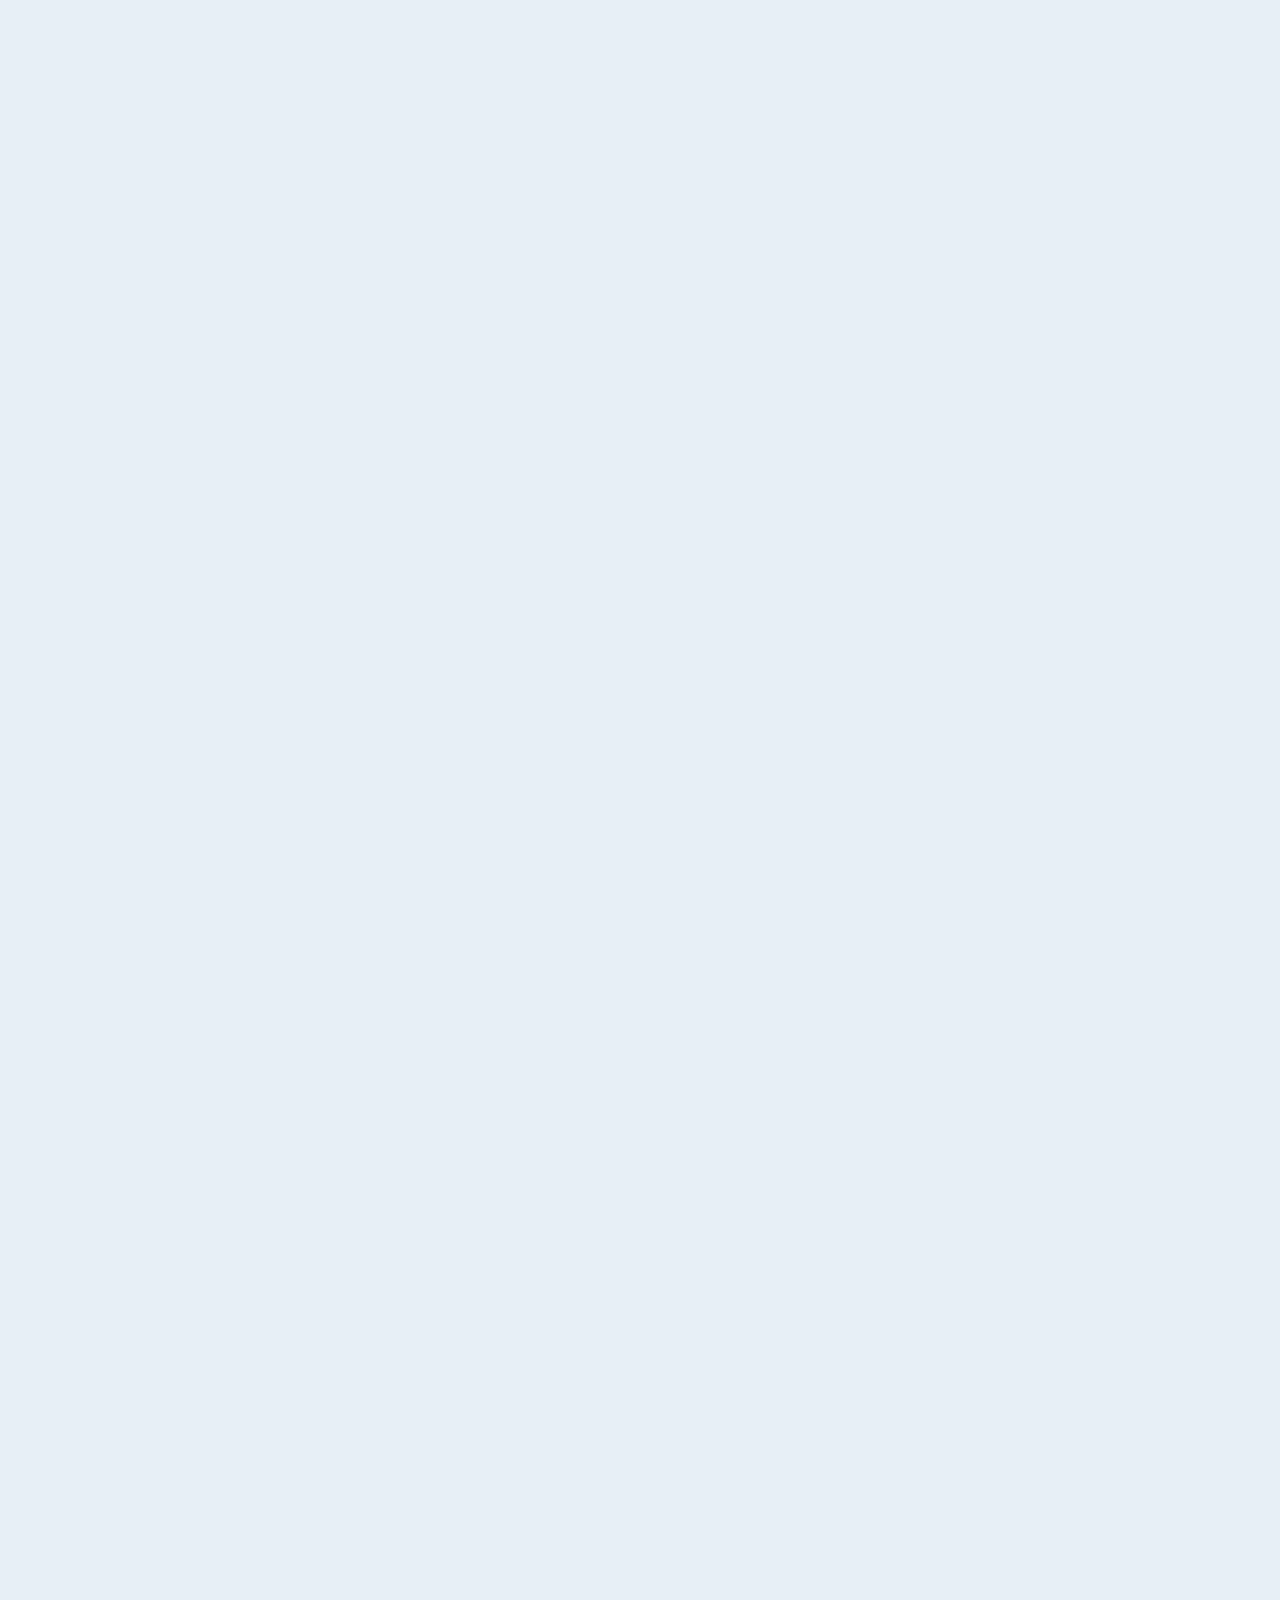
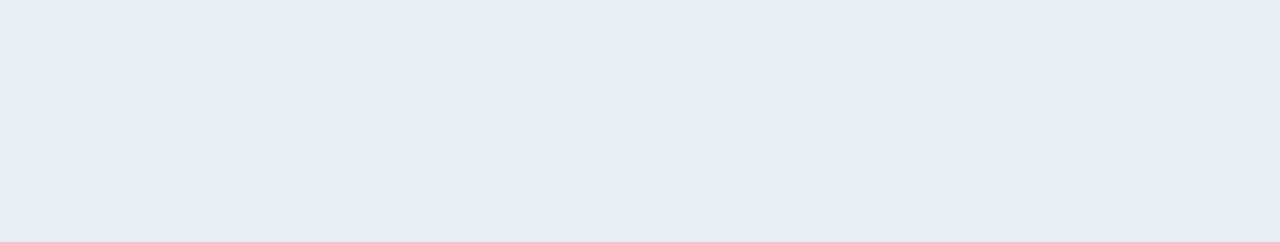
==== commit 77525aeb: "Update" ====
--- a/index.html
+++ b/index.html
@@ -48,7 +48,7 @@
           ><img src="./imgs/zice.png" alt="ZICE Logo" id="logo"
         /></a>
         <nav>
-          <div class="mobile-menu hidden">
+          <div class="mobile-menu">
             <i class="fa-solid fa-bars" id="icon"></i>
           </div>
           <ul class="nav-list" id="menu">
@@ -95,9 +95,11 @@
       </section>
 
       <section>
-        <div class="info-two hidden">
-          <h1>Who is not seen is not <span>Remembered!</span></h1>
-          <h3>
+        <div class="info-two">
+          <h1 class="hidden">
+            Who is not seen is not <span>Remembered!</span>
+          </h1>
+          <h3 class="hidden">
             Having your online presence takes you out of anonymity and puts your
             mark in history. <br />We bring your website to life, providing an
             effective way to engage your audience and a powerful,
@@ -105,7 +107,6 @@
           </h3>
 
           <div class="card-container hidden">
-            <img src="" alt="" />
             <div class="card hidden">
               <img src="./imgs/man-sweter.jpg" alt="" />
               <h2>Visibility</h2>
@@ -238,8 +239,8 @@
         </div>
       </section>
 
-      <section>
-        <div class="section-tech-text hidden">
+      <section class="section-tech-text hidden">
+        <div>
           <h1>Our stack of <span>Technologies</span></h1>
           <p>Using the best tools to achieve the best results</p>
         </div>
@@ -289,6 +290,7 @@
             <a href=""><i class="fa-brands fa-instagram"></i></a>
             <a href=""><i class="fa-brands fa-linkedin"></i></a>
             <a href=""><i class="fa-brands fa-youtube"></i></a>
+            <a href=""><i class="fa-brands fa-facebook"></i></a>
           </div>
         </div>
         <div class="container-links hidden">
@@ -344,7 +346,7 @@
           </div>
         </div>
       </footer>
-      
+
       <div class="container-copyright hidden">
         <p>
           Copyright © 2023, ZICE Solutions. <br />
@@ -352,7 +354,6 @@
         </p>
       </div>
     </div>
-
   </body>
   <script src="./js/animation.js"></script>
   <script src="./js/script.js"></script>
--- a/css/home.css
+++ b/css/home.css
@@ -325,21 +325,55 @@
   background-color: #fb2e00;
 }
 
+.section-tech-text {
+  margin: 8rem auto 0;
+  text-align: center;
+
+  color: var(--color-secondary);
+
+  display: flex;
+  justify-content: space-between;
+  flex-direction: column;
+}
+
+.section-tech-text div {
+  padding: 10px;
+}
+
+.section-tech-text h1 {
+  font-size: var(--fs-header-sm);
+
+  margin-bottom: 2rem;
+}
+
+.section-tech-text p {
+  font-weight: 500;
+  margin-bottom: 3rem;
+}
+
 .section-tech {
   width: clamp(33rem, 80%, 100rem);
-
+  padding: 20px;
   margin: auto;
 }
 
 .tech-container {
-  display: flex;
+  display: grid;
+  grid-template-columns: repeat(4, 1fr);
+  gap: 20px;
 }
 
 .tech-item {
   font-size: 8rem;
-
   margin: auto;
-  /* color: #fb2e00; */
+
+  transition: transform 0.3s ease-out;
+  transform: translateY(0);
+}
+
+.tech-item:hover {
+  cursor: pointer;
+  transform: translateY(-10px);
 }
 
 .section-end {
@@ -402,48 +436,6 @@
   color: #fb2e00;
 
   box-shadow: 2px 4px 15px 1px #0b324c;
-  transform: translateY(-10px);
-}
-
-.section-tech-text {
-  margin: 8rem auto 0;
-  text-align: center;
-
-  color: var(--color-secondary);
-
-  display: flex;
-  justify-content: space-between;
-  flex-direction: column;
-}
-
-.section-tech-text h1 {
-  font-size: var(--fs-header-sm);
-
-  margin-bottom: 2rem;
-}
-
-.section-tech-text p {
-  font-weight: 500;
-  margin-bottom: 3rem;
-}
-
-.section-tech {
-  padding: 20px;
-}
-
-.tech-container {
-  display: grid;
-  grid-template-columns: repeat(4, 1fr);
-  gap: 20px;
-}
-
-.tech-item {
-  transition: transform 0.3s ease-out;
-  transform: translateY(0);
-}
-
-.tech-item:hover {
-  cursor: pointer;
   transform: translateY(-10px);
 }
 
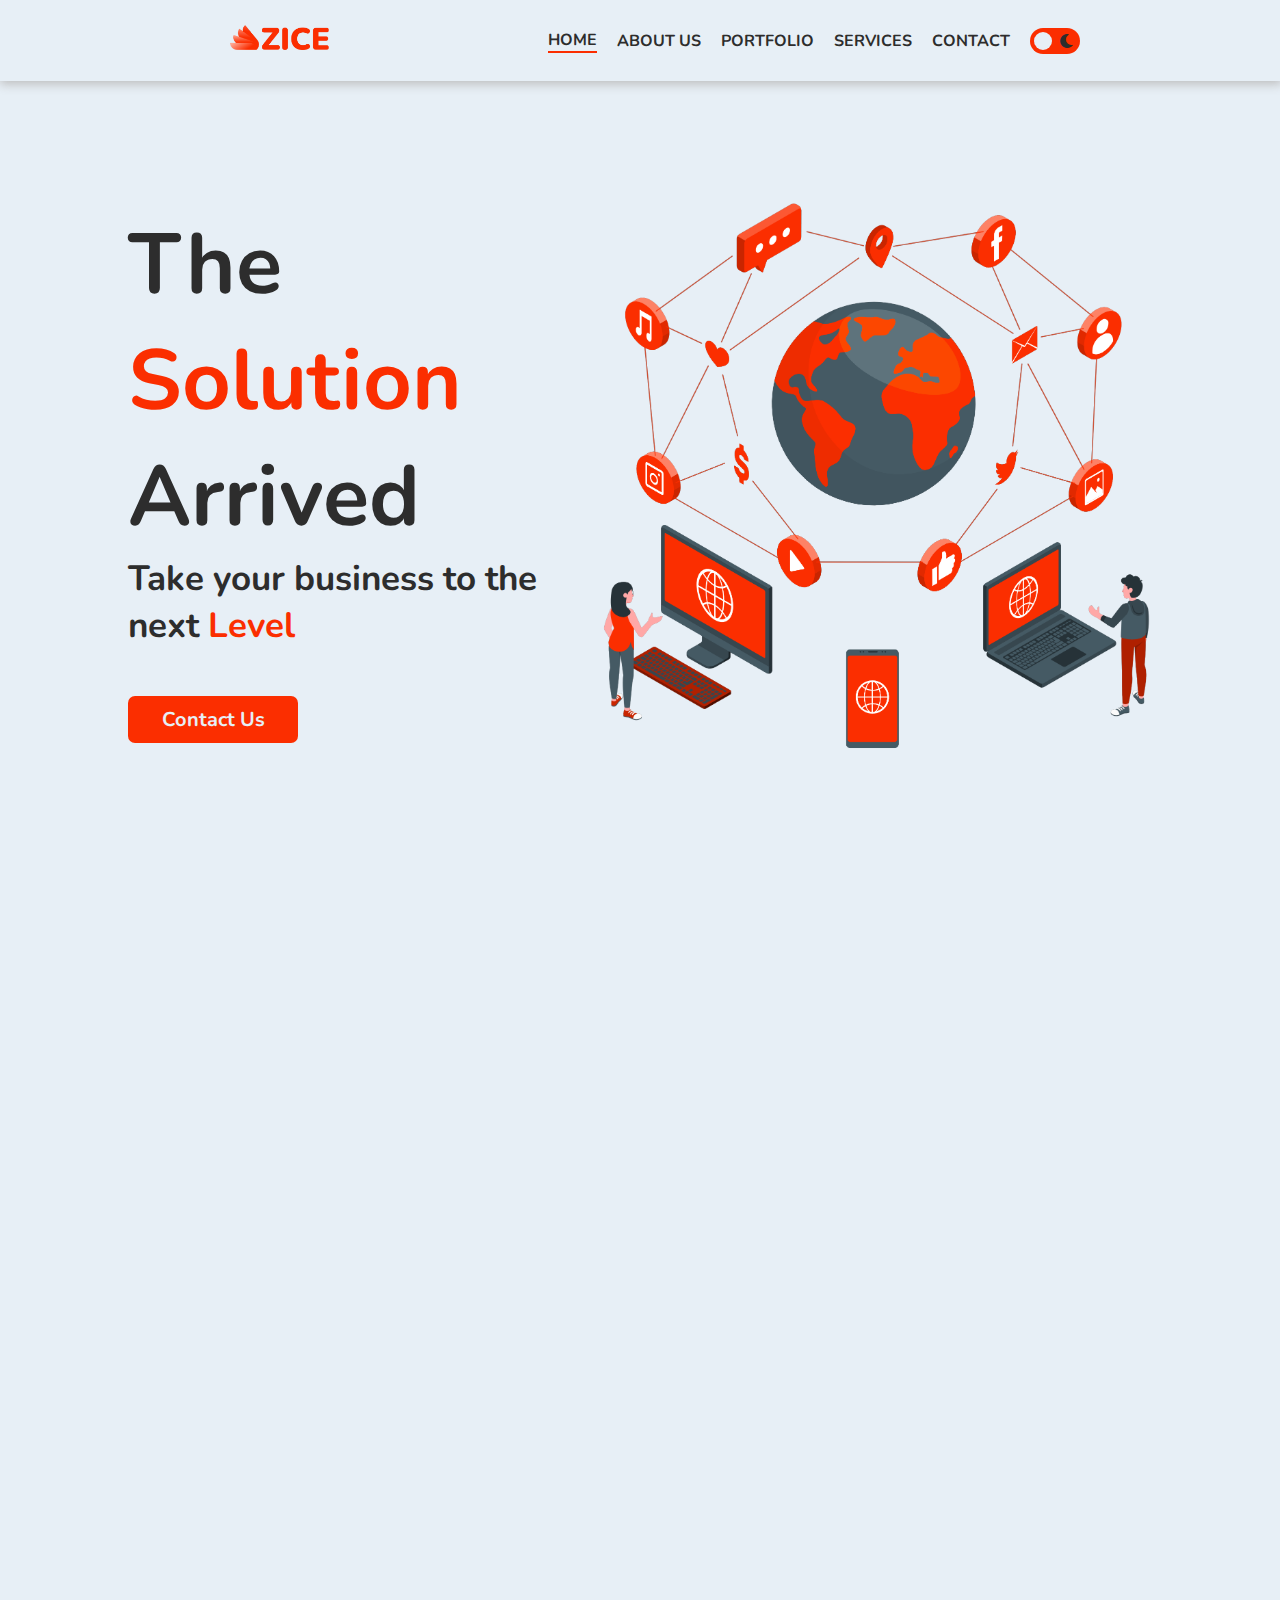
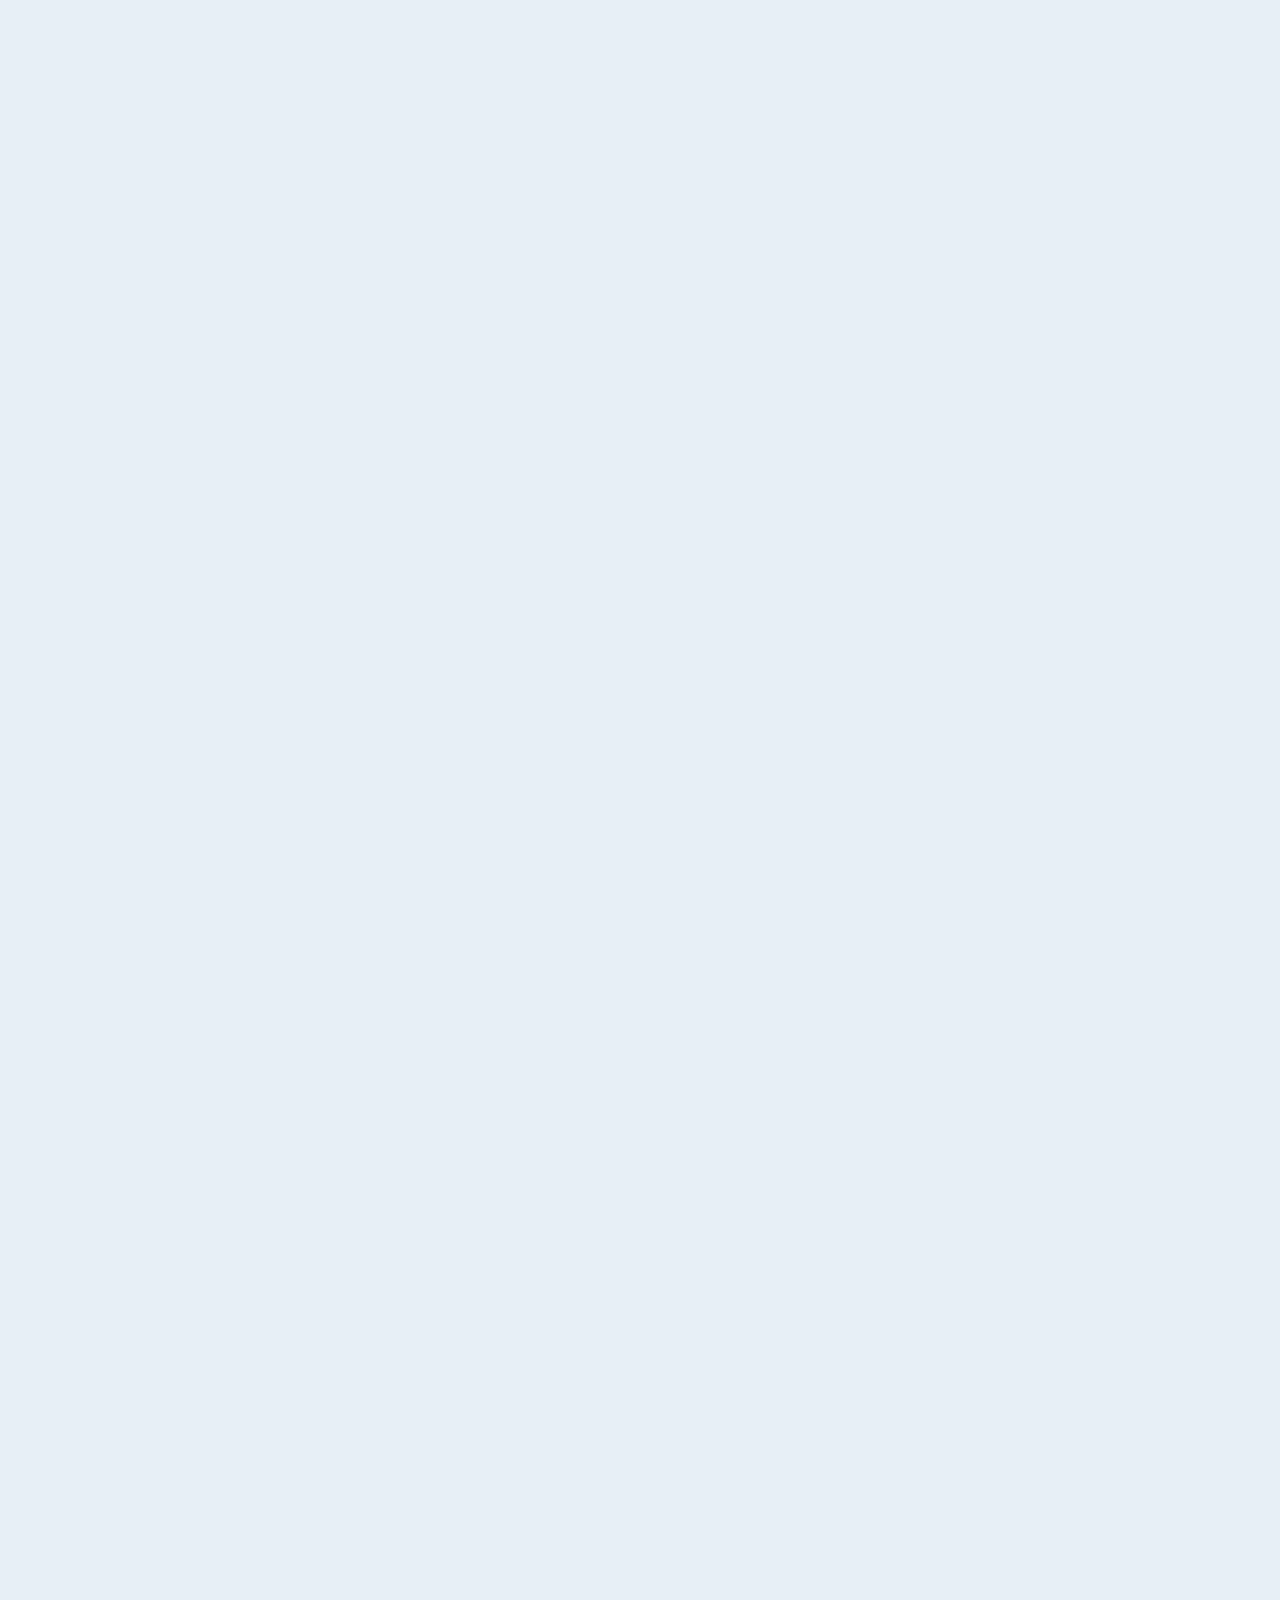
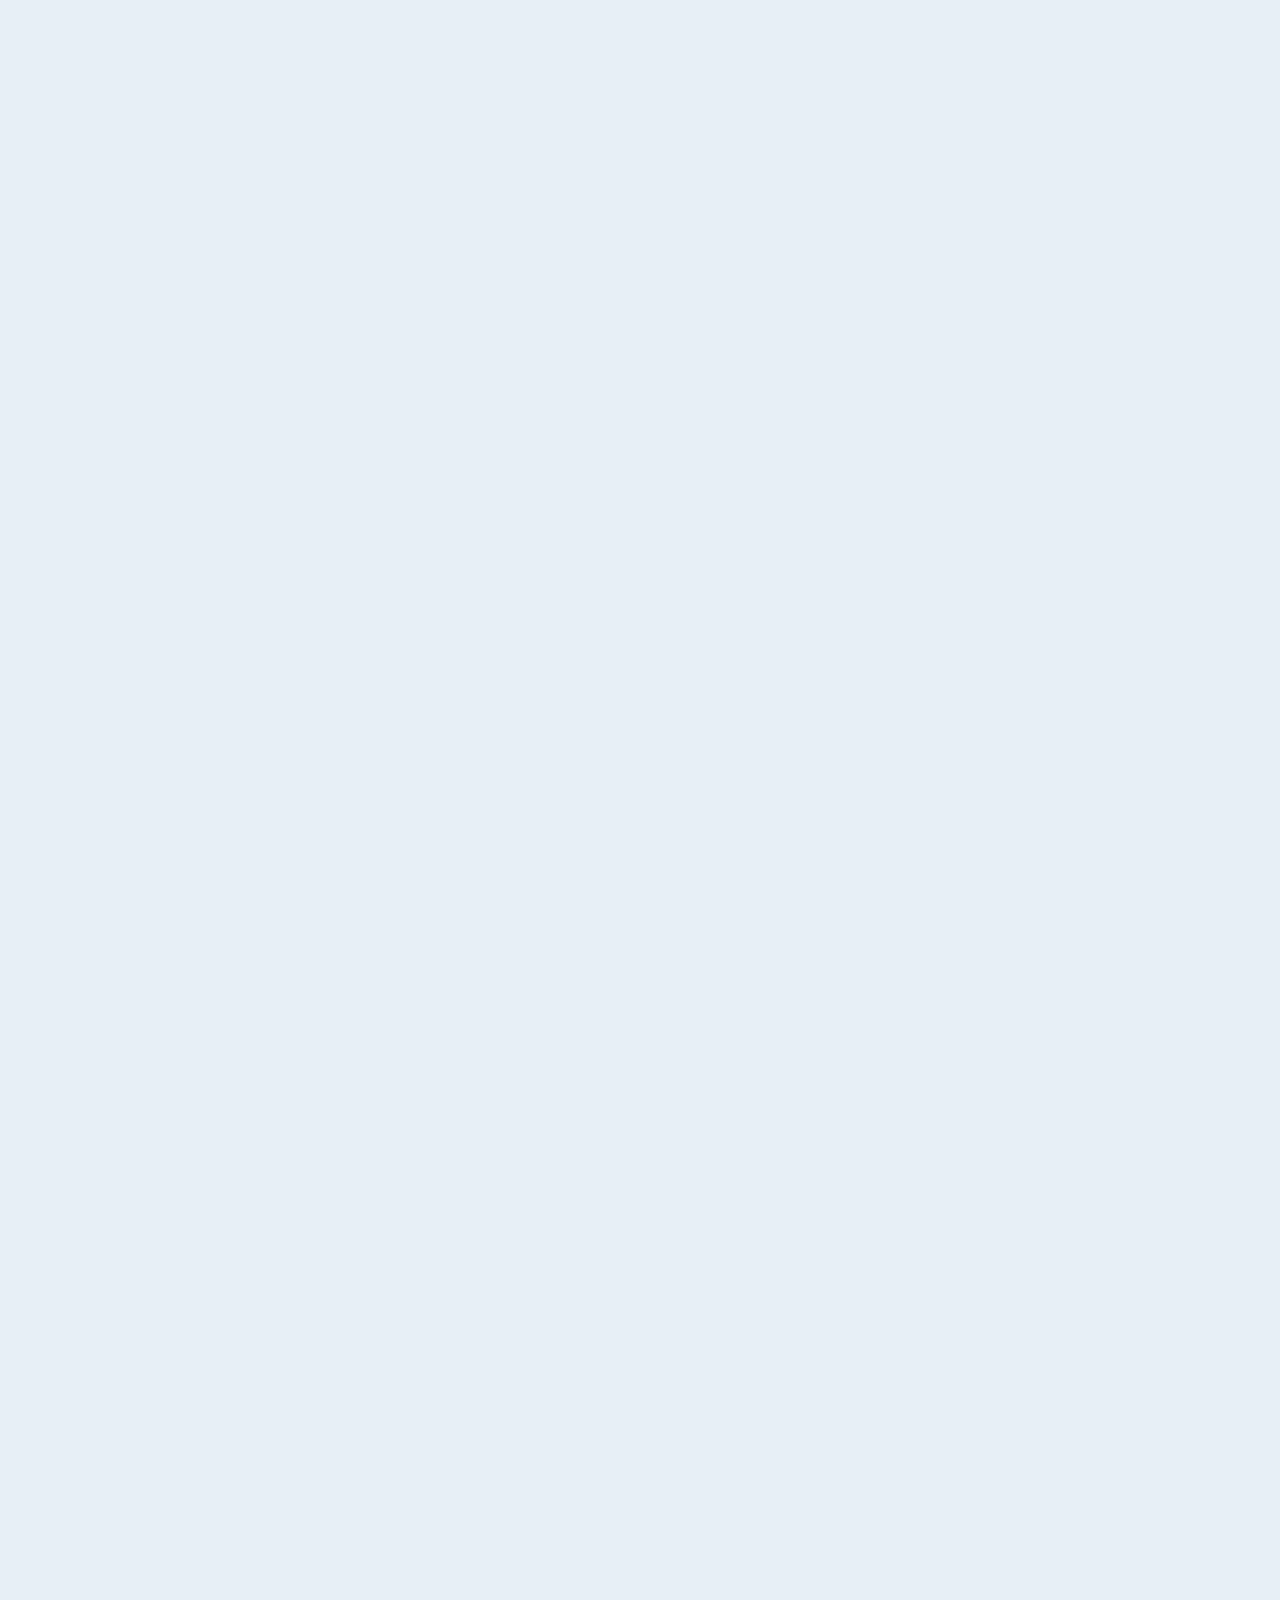
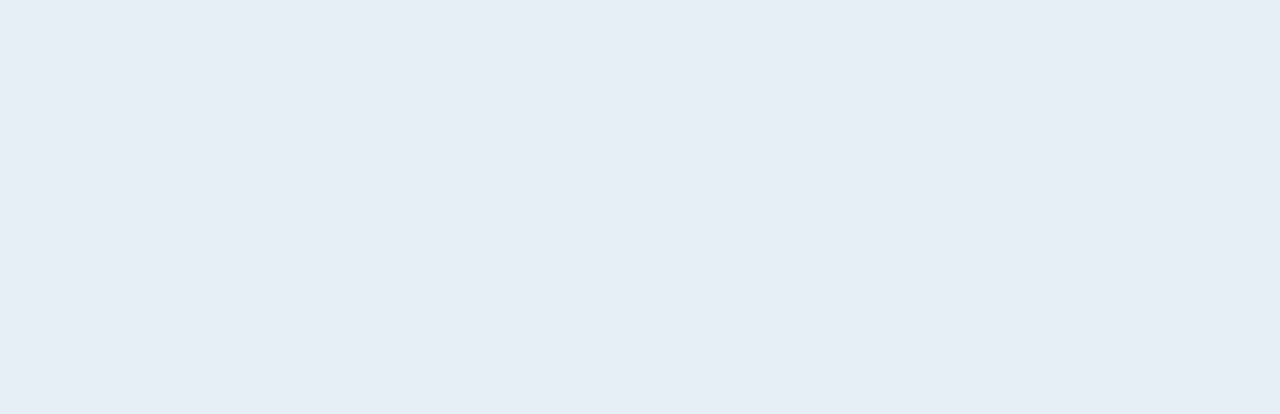
==== commit 1f1465bf: "Update" ====
--- a/index.html
+++ b/index.html
@@ -88,10 +88,10 @@
             committed to leveraging your vision with innovation, efficiency and
             concrete results. Join us and conquer a successful digital future!
           </h3>
-        </div>
-        <div class="div-img hidden">
-          <img src="./imgs/2.png" alt="" />
-        </div>
+          
+        </div><div class="div-img hidden">
+            <img src="./imgs/Investment data-amico.png" alt="" />
+          </div>
       </section>
 
       <section>
--- a/css/home.css
+++ b/css/home.css
@@ -95,14 +95,28 @@
   width: clamp(33rem, 80%, 100rem);
 
   margin: 10rem auto 0;
+  padding: 3rem;
+  border-radius: 10px;
+
   text-align: center;
 
+  display: flex;
+  justify-content: space-between;
+
+  position: relative;
+
   color: var(--color-secondary);
 
-  display: flex;
-  justify-content: space-between;
-
-  position: relative;
+  background: linear-gradient(
+    135deg,
+    rgba(255, 255, 255, 0.1),
+    rgba(255, 255, 255, 0)
+  );
+  backdrop-filter: blur(10px);
+  -webkit-backdrop-filter: blur(10px);
+  border-radius: 20px;
+  /* border: 1px solid rgba(255, 255, 255, 0.18); */
+  box-shadow: 0 8px 32px 0 rgba(0, 0, 0, 0.37);
 }
 
 span {
@@ -119,8 +133,8 @@
   font-weight: 500;
 }
 
-.div-img img {
-  width: 80%;
+.div-img {
+  width: 50%;
   position: relative;
   transition: transform 0.3s ease-out;
   transform: translateY(0);
@@ -131,10 +145,20 @@
   border-radius: 10px;
 }
 
+.div-img img{
+  width: 100%;
+  position: relative;
+  transition: transform 0.3s ease-out;
+  transform: translateY(0);
+
+  margin: auto;
+  cursor: pointer;
+
+  border-radius: 10px;
+}
+
 .div-img img:hover {
   transform: translate(-10px, -12px);
-
-  box-shadow: 2px 4px 15px 1px #0b324c;
 }
 
 .div-one {
@@ -143,8 +167,6 @@
   flex-direction: column;
   justify-content: center;
   text-align: start;
-
-  border-top: solid 5px var(--color-terciary);
 }
 
 .info-two {
@@ -185,6 +207,17 @@
   color: var(--color-secondary);
   border-radius: 10px;
 
+  background: linear-gradient(
+    135deg,
+    rgba(255, 255, 255, 0.1),
+    rgba(255, 255, 255, 0)
+  );
+  backdrop-filter: blur(10px);
+  -webkit-backdrop-filter: blur(10px);
+  border-radius: 20px;
+  /* border: 1px solid rgba(255, 255, 255, 0.18);  */
+  box-shadow: 0 8px 32px 0 rgba(0, 0, 0, 0.37);
+
   transition: transform 0.3s ease-out;
   transform: translateY(0);
 }
@@ -199,7 +232,7 @@
   transform: translate(-5px, -10px);
   cursor: pointer;
 
-  box-shadow: 4px 4px 10px #0b324c;
+  /* box-shadow: 4px 4px 10px #0b324c; */
 }
 
 .card h2 {
@@ -367,13 +400,14 @@
   font-size: 8rem;
   margin: auto;
 
-  transition: transform 0.3s ease-out;
+  transition: all 0.3s ease-out;
   transform: translateY(0);
 }
 
 .tech-item:hover {
   cursor: pointer;
   transform: translateY(-10px);
+  color: var(--color-terciary);
 }
 
 .section-end {
@@ -648,7 +682,6 @@
     flex-direction: column;
     justify-content: center;
 
-    border-top: solid 2px var(--color-terciary);
     padding: 2rem 0;
   }
 
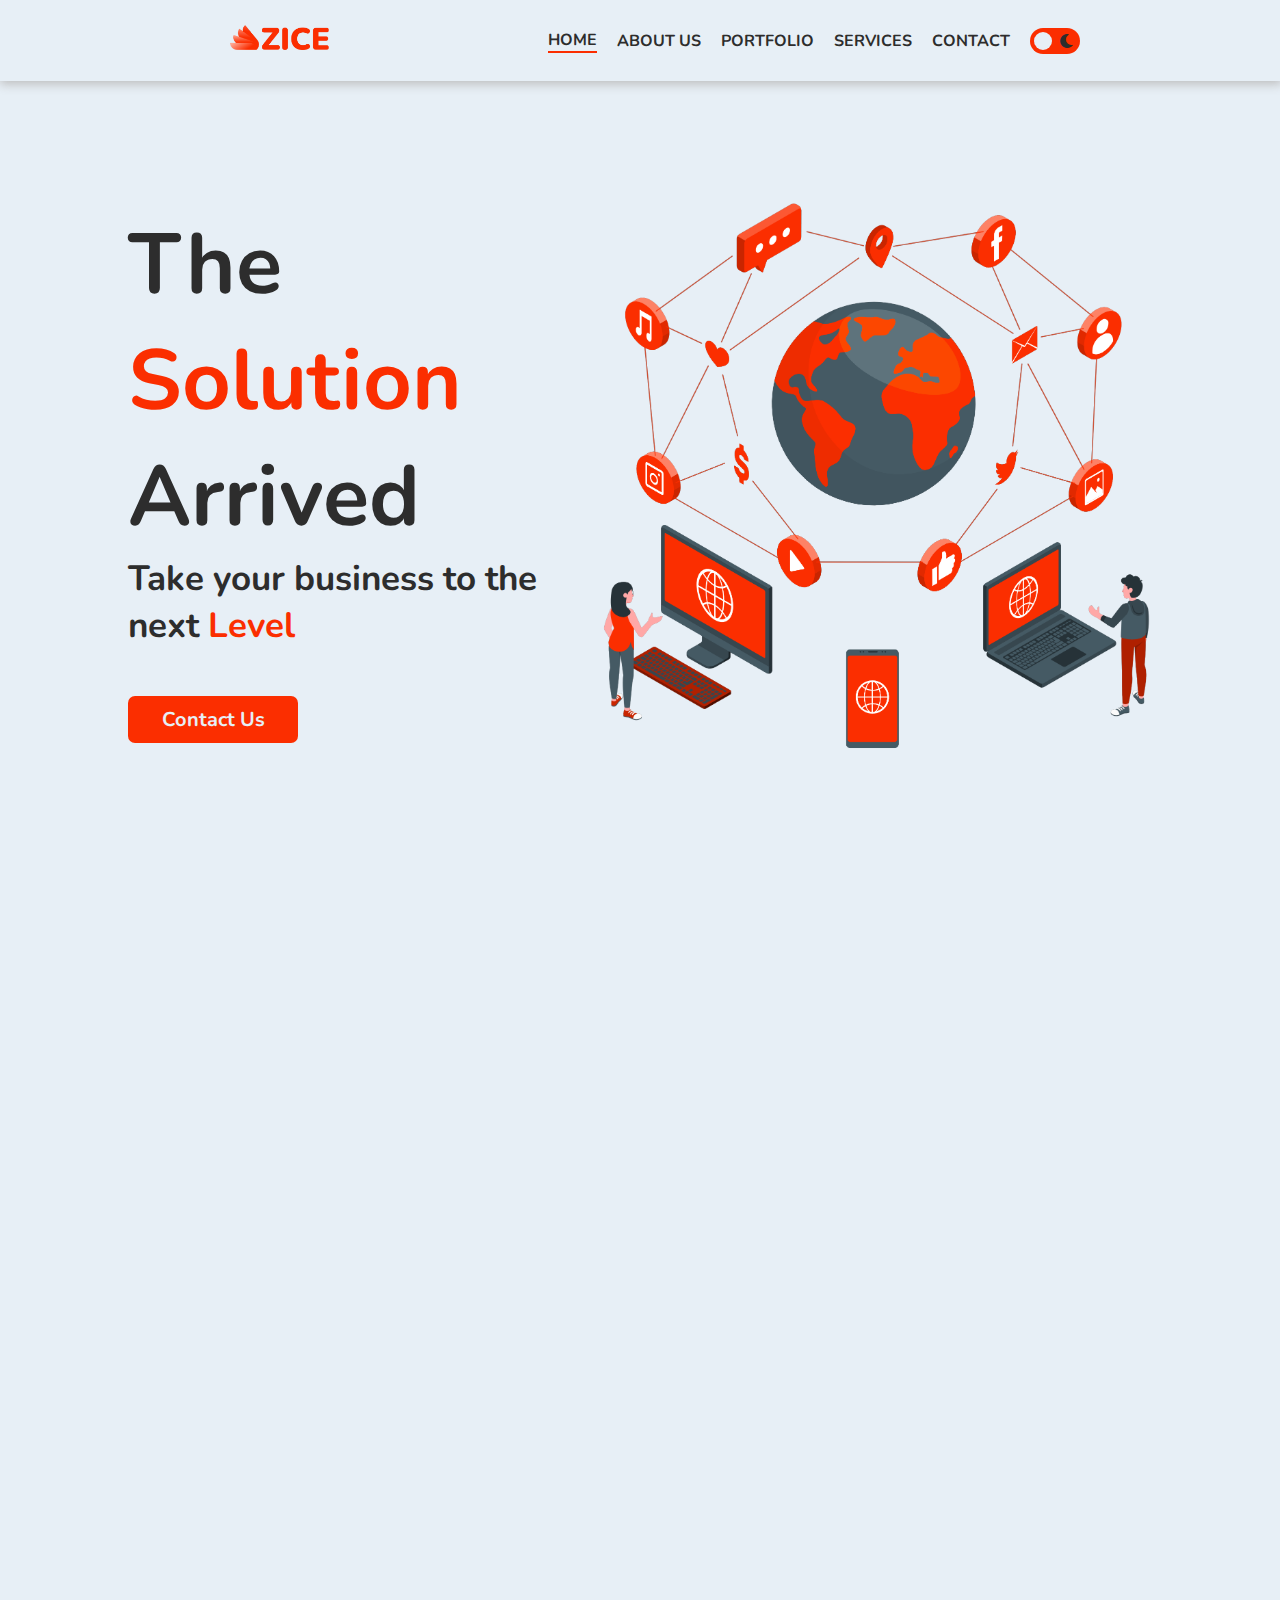
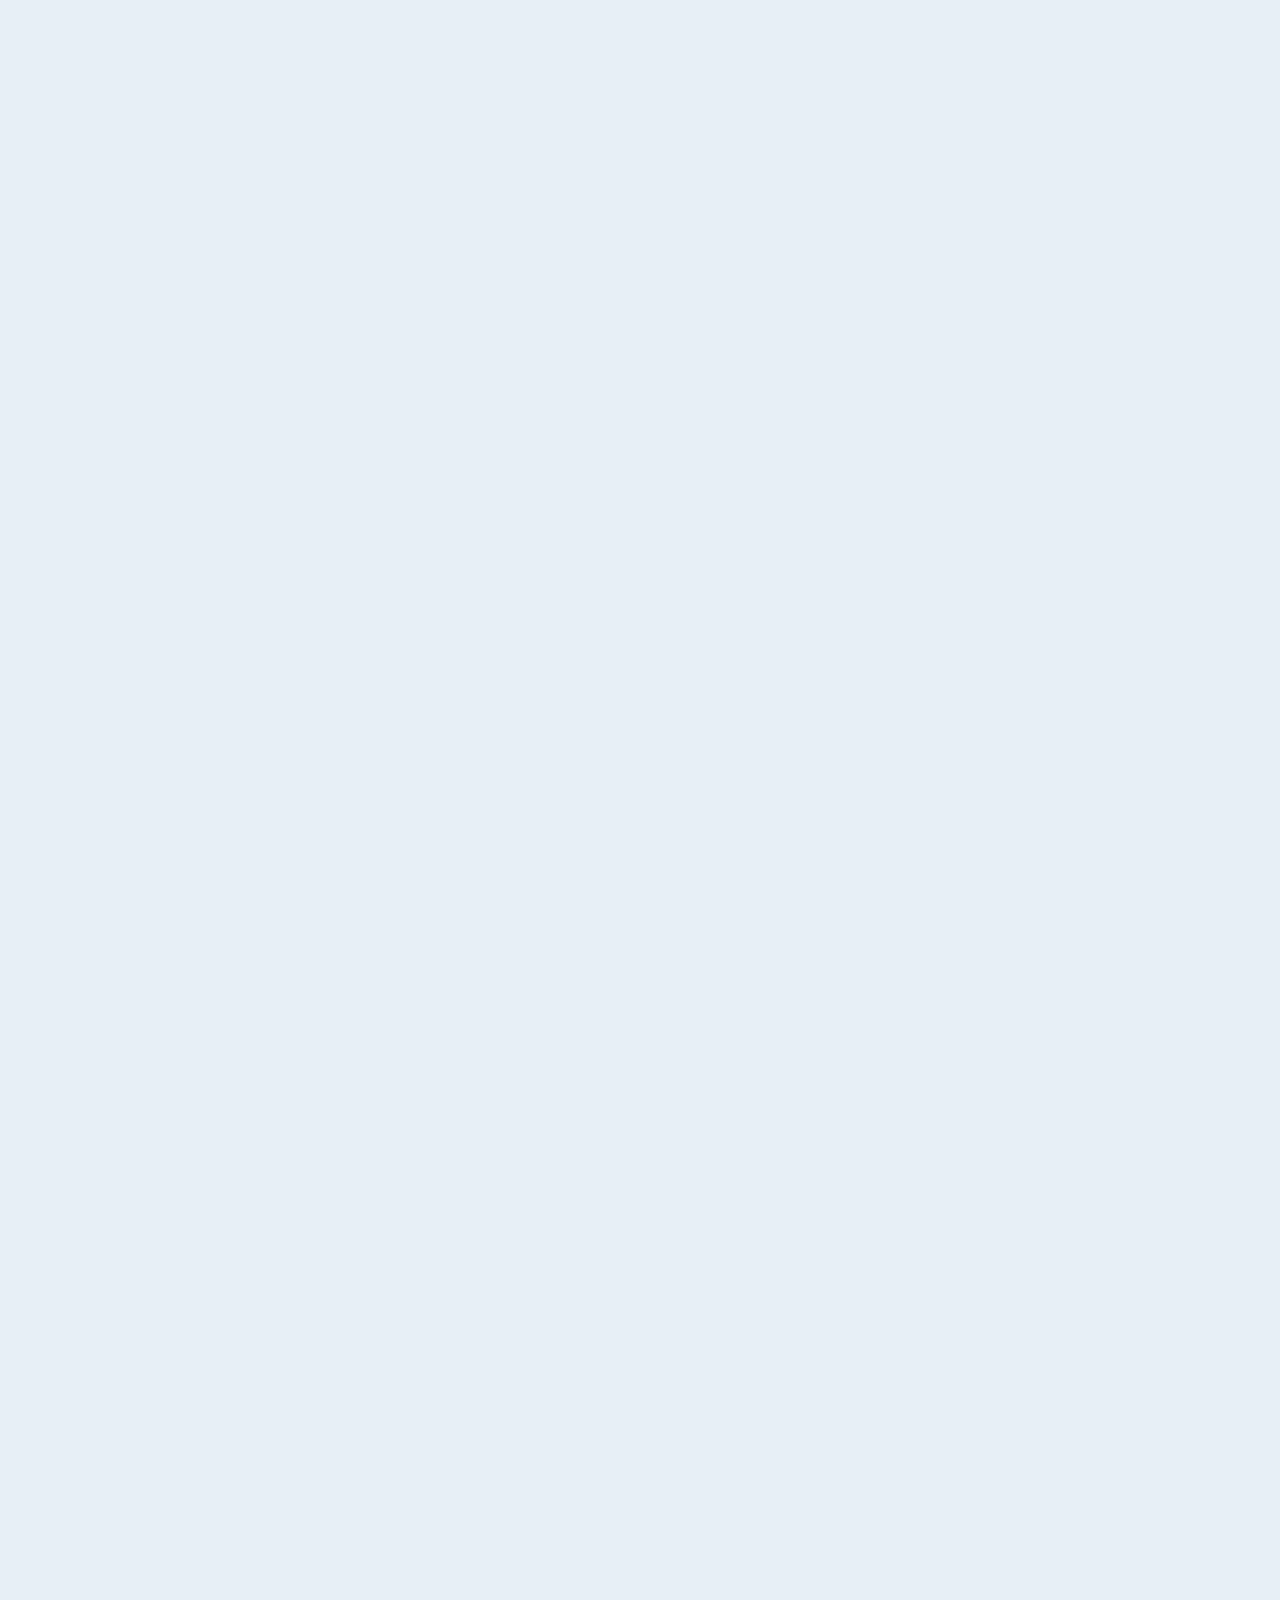
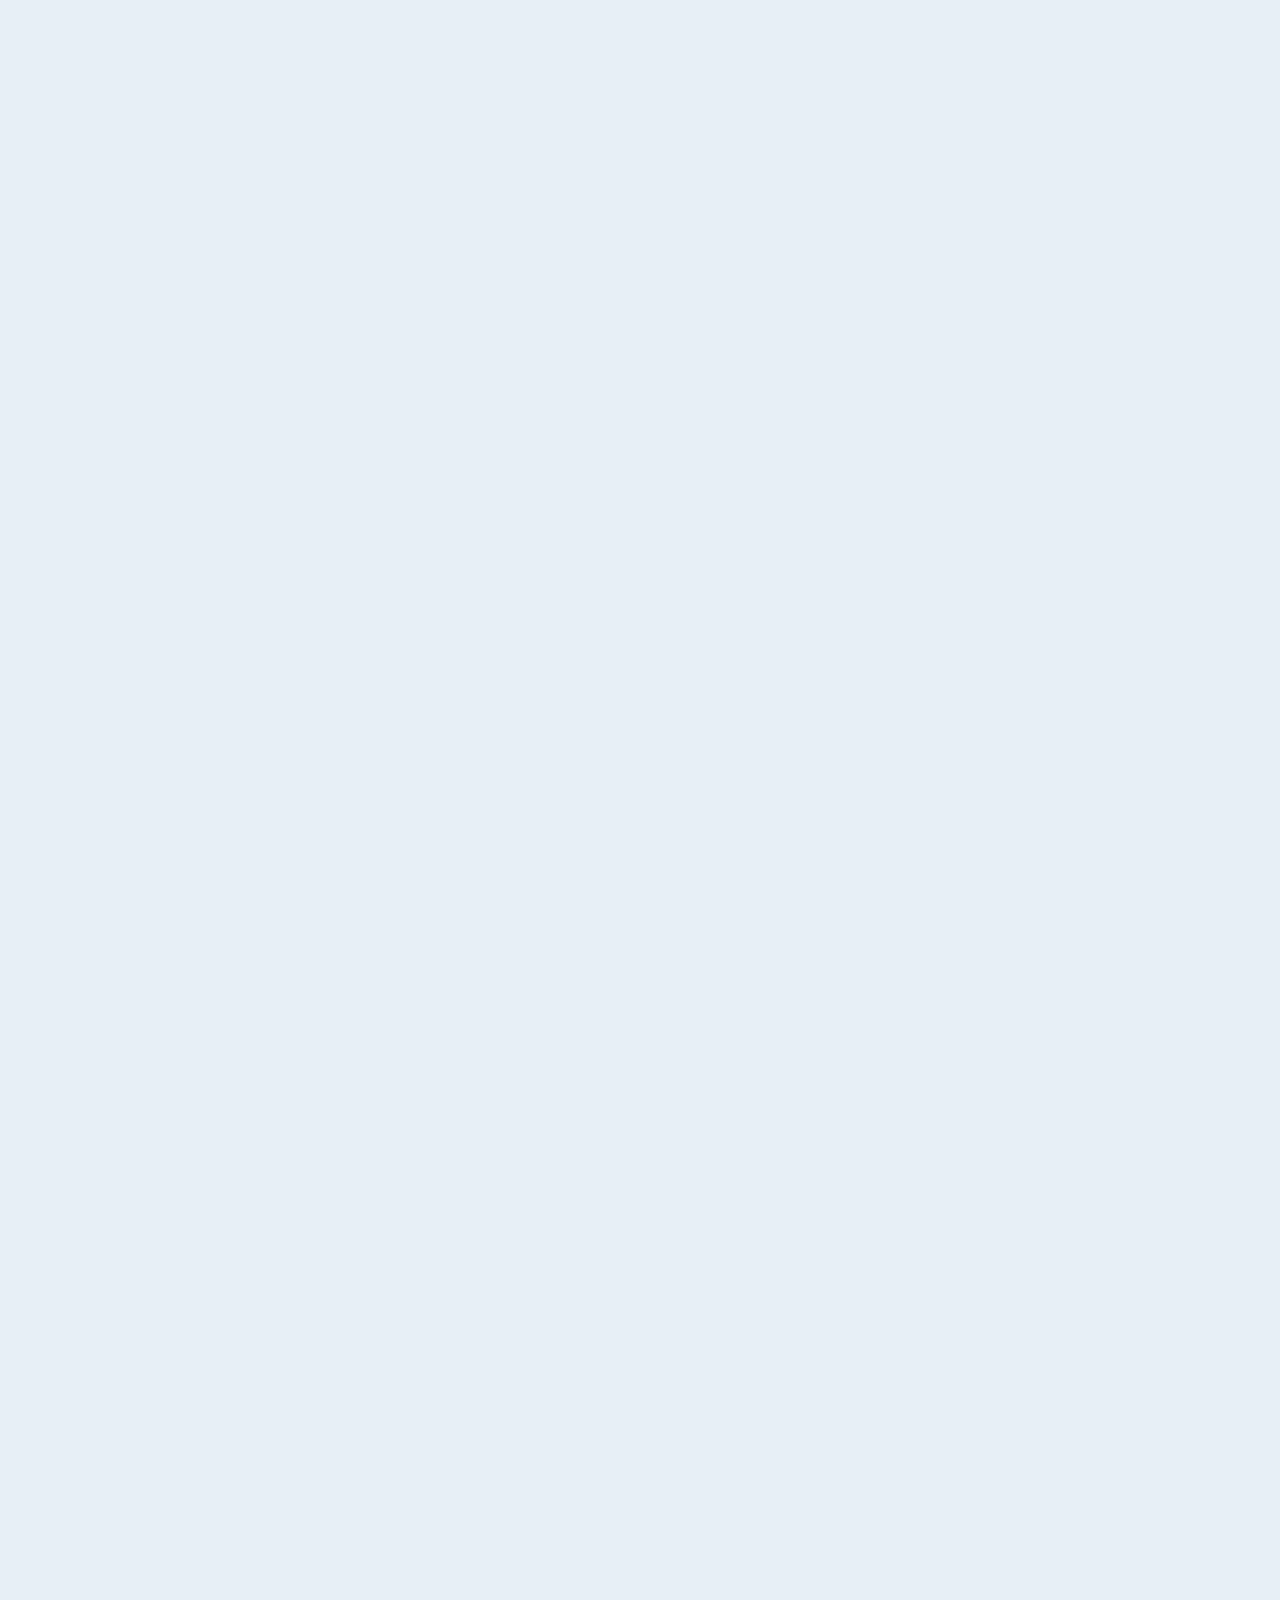
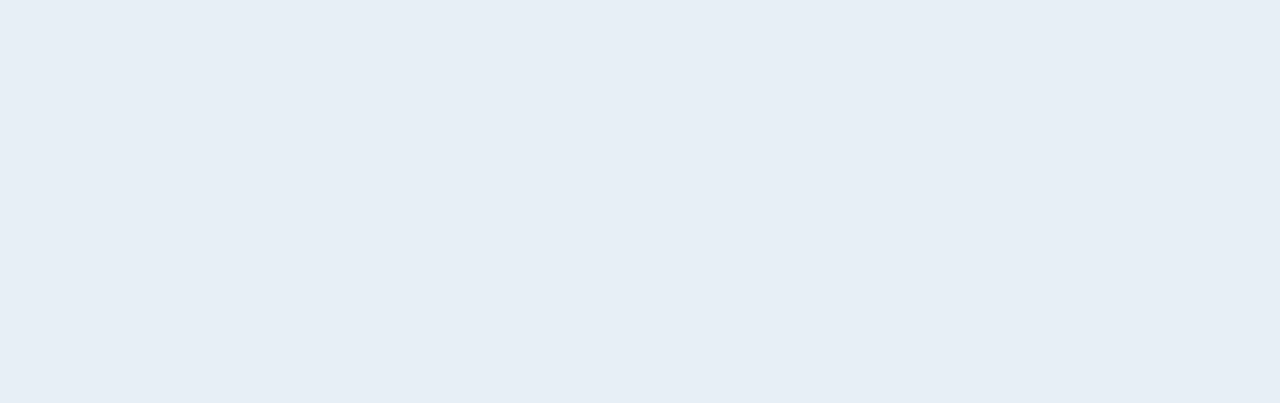
==== commit 591fe157: "Update" ====
--- a/index.html
+++ b/index.html
@@ -88,10 +88,10 @@
             committed to leveraging your vision with innovation, efficiency and
             concrete results. Join us and conquer a successful digital future!
           </h3>
-          
-        </div><div class="div-img hidden">
-            <img src="./imgs/Investment data-amico.png" alt="" />
-          </div>
+        </div>
+        <div class="div-img hidden">
+          <img src="./imgs/Investment data-amico.png" alt="" />
+        </div>
       </section>
 
       <section>
@@ -223,19 +223,16 @@
           </h3>
         </div>
         <div class="outer-div hidden">
-          <div class="inner-div">
-            <img class="image" src="./imgs/8.png" alt="Imagem 1" id="img1" />
-            <img class="image" src="./imgs/7.png" alt="Imagem 2" id="img2" />
-            <img class="image" src="./imgs/6.png" alt="Imagem 3" id="img3" />
-          </div>
-          <div class="arrow left-arrow">&#8249;</div>
-          <div class="arrow right-arrow">&#8250;</div>
-
-          <div class="pagination">
-            <div class="dot active-dot"></div>
-            <div class="dot"></div>
-            <div class="dot"></div>
-          </div>
+          <div class="carousel-container">
+            <div class="carousel">
+              <img src="./imgs/8.png" alt="Image 1" />
+              <img src="./imgs/7.png" alt="Image 2" />
+              <img src="./imgs/6.png" alt="Image 3" />
+            </div>
+            <div class="carousel-arrow" id="prev">&#8249;</div>
+            <div class="carousel-arrow" id="next">&#8250;</div>
+          </div>
+          <div class="carousel-dots" id="dots"></div>
         </div>
       </section>
 
--- a/css/home.css
+++ b/css/home.css
@@ -145,7 +145,7 @@
   border-radius: 10px;
 }
 
-.div-img img{
+.div-img img {
   width: 100%;
   position: relative;
   transition: transform 0.3s ease-out;
@@ -310,51 +310,57 @@
   position: relative;
 }
 
-.inner-div {
-  display: flex;
-  transition: transform 0.5s;
-}
-
-.image {
-  height: 38rem;
-  object-fit: cover;
-}
-
-.arrow {
+.carousel-container {
+  display: flex;
+  flex-direction: row;
+  align-items: center;
+  justify-content: space-between;
+  flex-wrap: wrap;
+}
+
+.carousel {
+  display: flex;
+  overflow: hidden;
+  position: relative;
+}
+
+.carousel img {
+  width: 100%;
+  height: auto;
+}
+
+.carousel-arrow {
+  color: #fb2e00;
+  cursor: pointer;
+
+  font-size: 10rem;
+}
+
+#prev {
   position: absolute;
-  top: 50%;
-  transform: translateY(-50%);
-  cursor: pointer;
-  z-index: 1;
-  font-size: 18rem;
-
-  color: #fb2e00;
-}
-
-.left-arrow {
-  left: -8px;
-}
-
-.right-arrow {
-  right: -8px;
-}
-
-.pagination {
-  display: flex;
-  justify-content: center;
+}
+
+#next {
+  position: absolute;
+  right: 0;
+}
+
+.carousel-dots {
+  text-align: center;
   margin-top: 10px;
 }
 
 .dot {
+  display: inline-block;
   width: 10px;
   height: 10px;
+  margin: 0 5px;
   border-radius: 50%;
-  background-color: #ccc;
-  margin: 0 5px;
+  background-color: #8b8b8b;
   cursor: pointer;
 }
 
-.active-dot {
+.active {
   background-color: #fb2e00;
 }
 
@@ -506,28 +512,6 @@
     position: relative;
   }
 
-  .image {
-    height: 30rem;
-    object-fit: cover;
-  }
-
-  .inner-div {
-    display: flex;
-    gap: 15%;
-  }
-
-  #img1 {
-    padding-left: 15%;
-  }
-
-  #img2 {
-    padding-right: 10%;
-  }
-
-  #img3 {
-    padding-right: 13%;
-  }
-
   .info-two {
     margin-top: 0;
     margin-bottom: 0;
@@ -546,16 +530,6 @@
   }
 }
 
-@media (max-width: 1020px) {
-  #img1 {
-    padding-left: 5%;
-  }
-
-  #img2 {
-    padding-left: 5%;
-  }
-}
-
 @media (max-width: 912px) {
   .container img {
     height: 37rem;
@@ -567,22 +541,6 @@
 
   .div-img #back-img {
     height: 32rem;
-  }
-
-  .outer-div {
-    width: 45%;
-    overflow: hidden;
-    position: relative;
-  }
-
-  .image {
-    height: 30rem;
-    object-fit: cover;
-  }
-
-  .inner-div {
-    display: flex;
-    gap: 16%;
   }
 }
 
@@ -617,26 +575,6 @@
     margin: auto;
   }
 
-  .outer-div {
-    width: 45%;
-    overflow: hidden;
-  }
-
-  .image {
-    height: 30rem;
-    object-fit: cover;
-  }
-
-  .inner-div {
-    display: flex;
-    gap: 10%;
-  }
-
-  #img1 {
-    padding-right: 15%;
-    padding-left: 0;
-  }
-
   .div-if3 {
     display: flex;
     justify-content: center;
@@ -701,20 +639,7 @@
   }
 
   .outer-div {
-    width: 45%;
-    overflow: hidden;
-
     margin: 0 auto;
-  }
-
-  .image {
-    height: 30rem;
-    object-fit: cover;
-  }
-
-  .inner-div {
-    display: flex;
-    gap: 10%;
   }
 
   .info-end {
@@ -731,20 +656,7 @@
   }
 
   .outer-div {
-    width: 50%;
-    overflow: hidden;
-
     margin: 0 auto;
-  }
-
-  .image {
-    height: 30rem;
-    object-fit: cover;
-  }
-
-  .inner-div {
-    display: flex;
-    gap: 10%;
   }
 }
 
@@ -755,70 +667,12 @@
 
     margin: 0 auto;
   }
-
-  #img1 {
-    padding-left: 8%;
-  }
-
-  #img2 {
-    padding-right: 2%;
-  }
-
-  #img3 {
-    padding-left: 8%;
-  }
-
-  .image {
-    height: 30rem;
-    object-fit: cover;
-  }
-
-  .inner-div {
-    display: flex;
-    gap: 10%;
-  }
-}
-
-@media (max-width: 540px) {
-  #img1 {
-    padding-left: 0;
-  }
 }
 
 @media (max-width: 510px) {
   .container img {
     height: 25rem;
   }
-
-  .outer-div {
-    width: 80%;
-    overflow: hidden;
-
-    margin: 0 auto;
-  }
-
-  #img1 {
-    padding-left: 0;
-  }
-
-  #img2 {
-    padding-right: 0;
-  }
-
-  #img3 {
-    padding-left: 0;
-  }
-
-  .image {
-    height: 30rem;
-    object-fit: cover;
-  }
-
-  .inner-div {
-    display: flex;
-    gap: 10%;
-  }
-
   .tech-container {
     grid-template-columns: repeat(2, 1fr);
   }
@@ -840,33 +694,4 @@
   .info p {
     font-size: var(--fs-body);
   }
-
-  .outer-div {
-    width: 100%;
-    overflow: hidden;
-
-    margin: 0 auto;
-  }
-
-  #img1 {
-    padding-left: 2%;
-  }
-
-  #img2 {
-    padding-right: 2%;
-  }
-
-  #img3 {
-    padding-left: 8%;
-  }
-
-  .image {
-    height: 30rem;
-    object-fit: cover;
-  }
-
-  .inner-div {
-    display: flex;
-    gap: 10%;
-  }
-}
+}
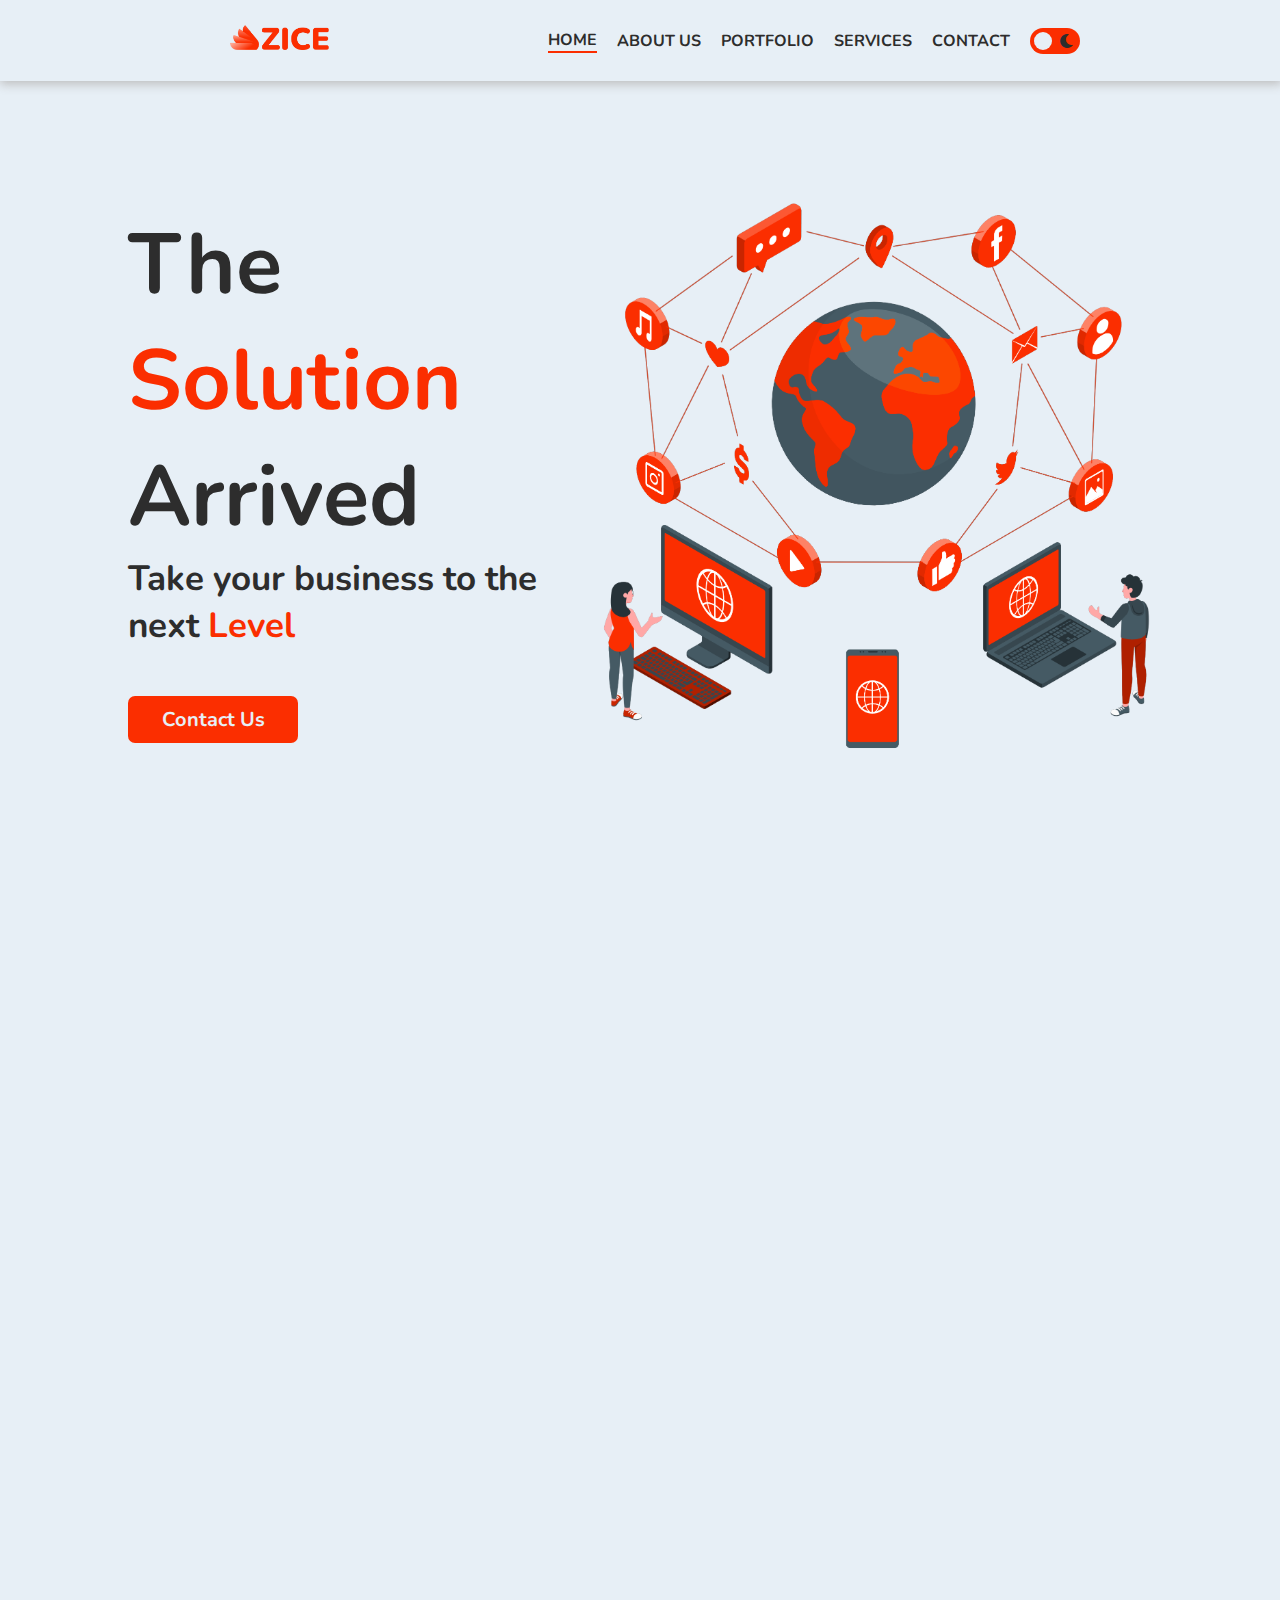
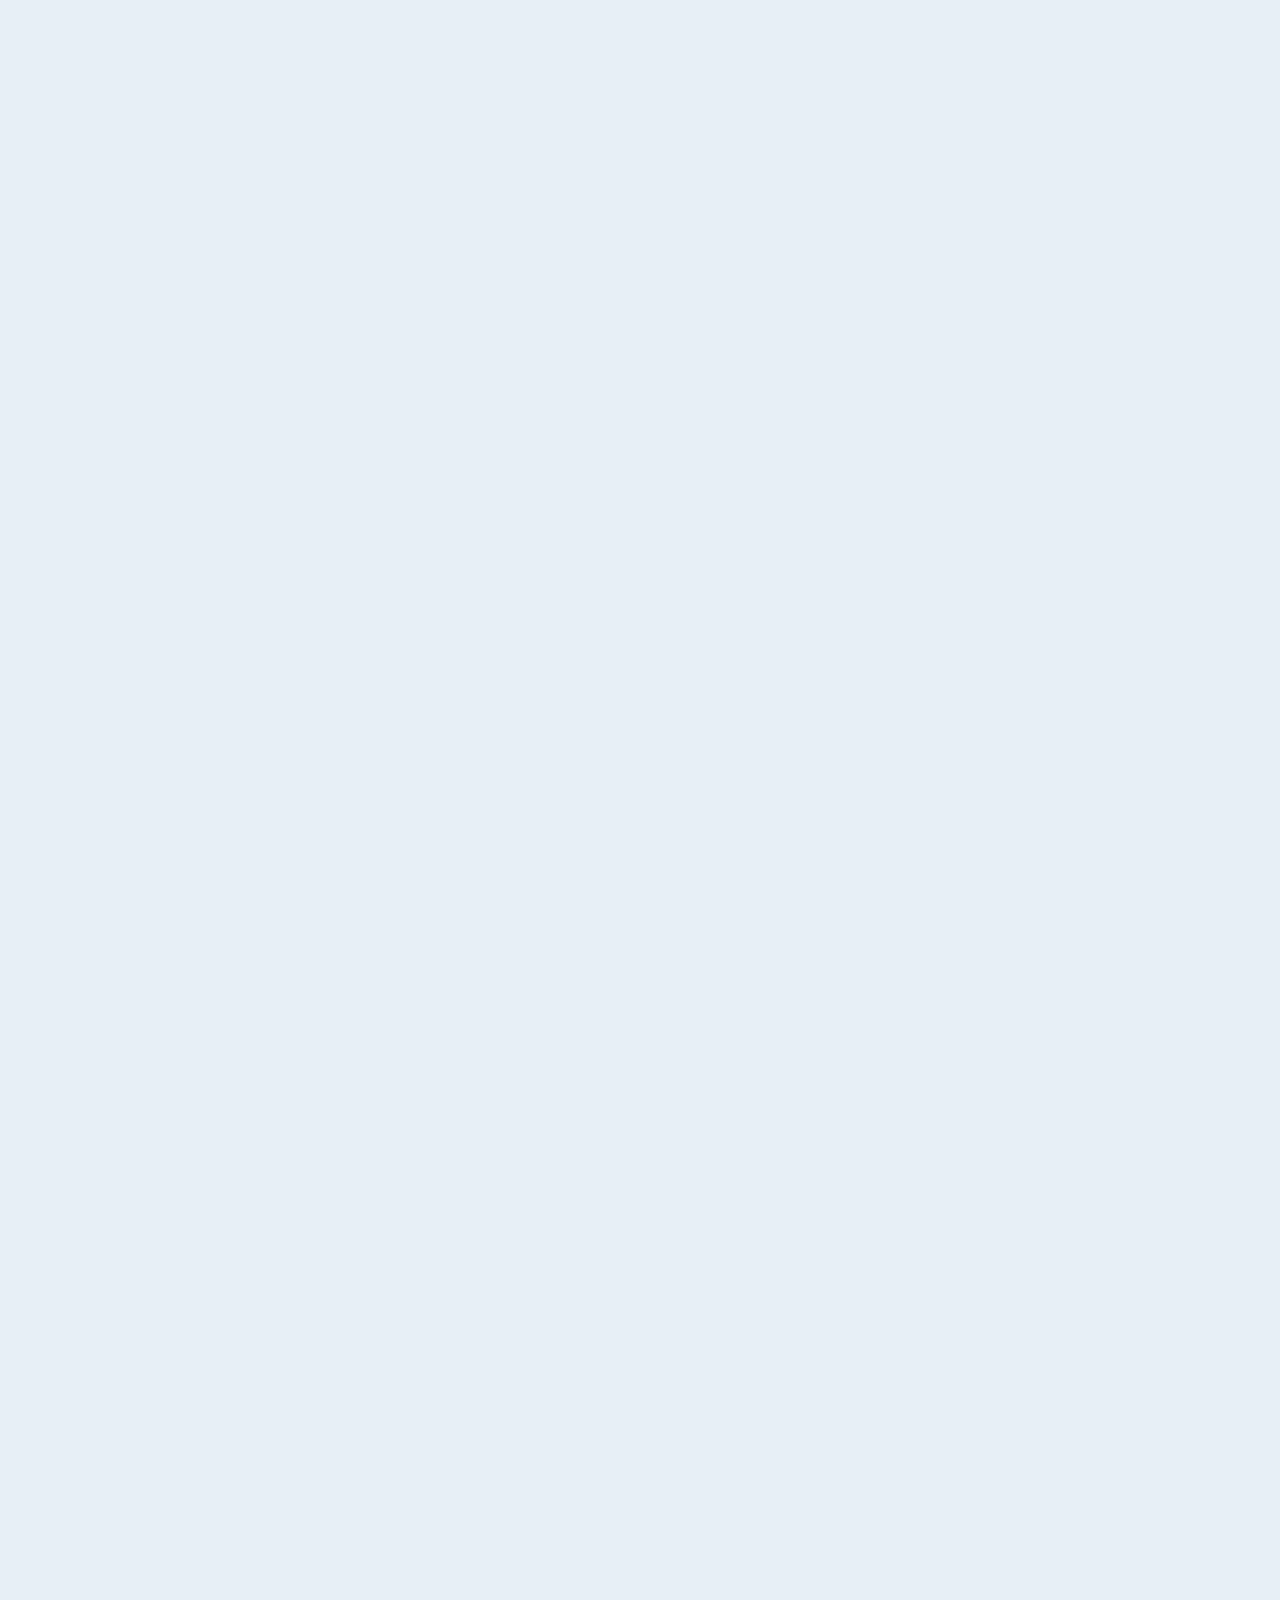
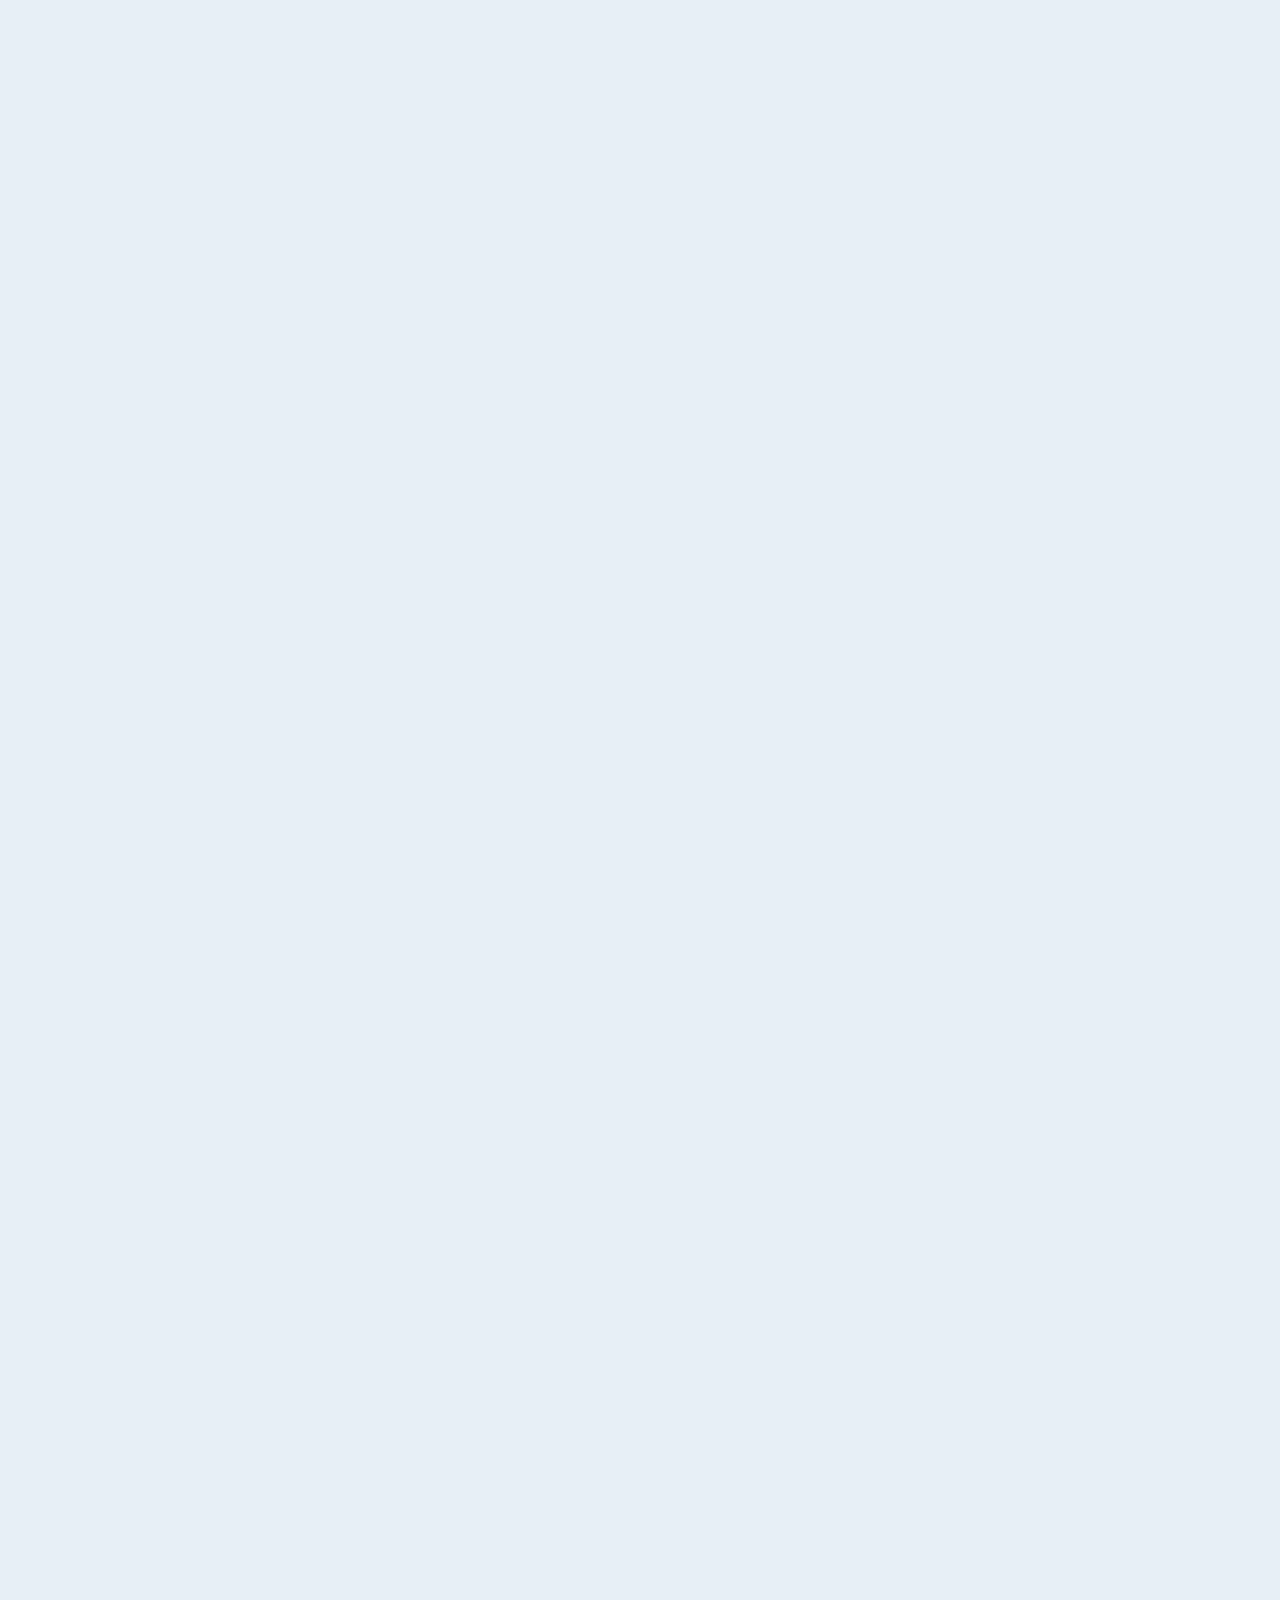
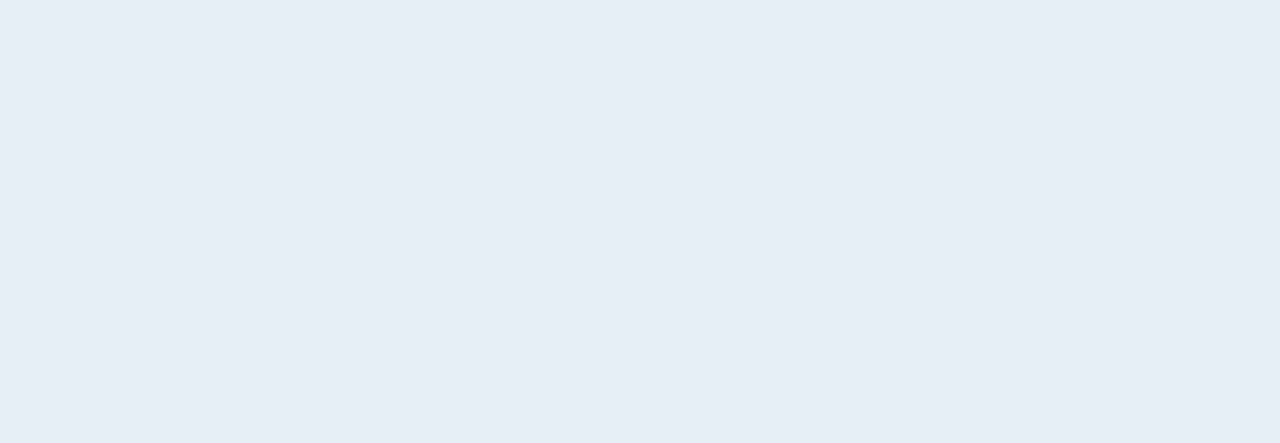
==== commit 5e13f74b: "Update" ====
--- a/index.html
+++ b/index.html
@@ -77,7 +77,7 @@
         <img src="./imgs/Online world-amico.png" alt="" />
       </div>
 
-      <section class="info hidden">
+      <section class="info hidden" id="info-one">
         <div class="div-one">
           <h2>
             Empowering Your <span>Success</span> with Cutting-edge Technology
--- a/css/home.css
+++ b/css/home.css
@@ -94,7 +94,7 @@
 .info {
   width: clamp(33rem, 80%, 100rem);
 
-  margin: 10rem auto 0;
+  margin: 10rem auto 12rem;
   padding: 3rem;
   border-radius: 10px;
 
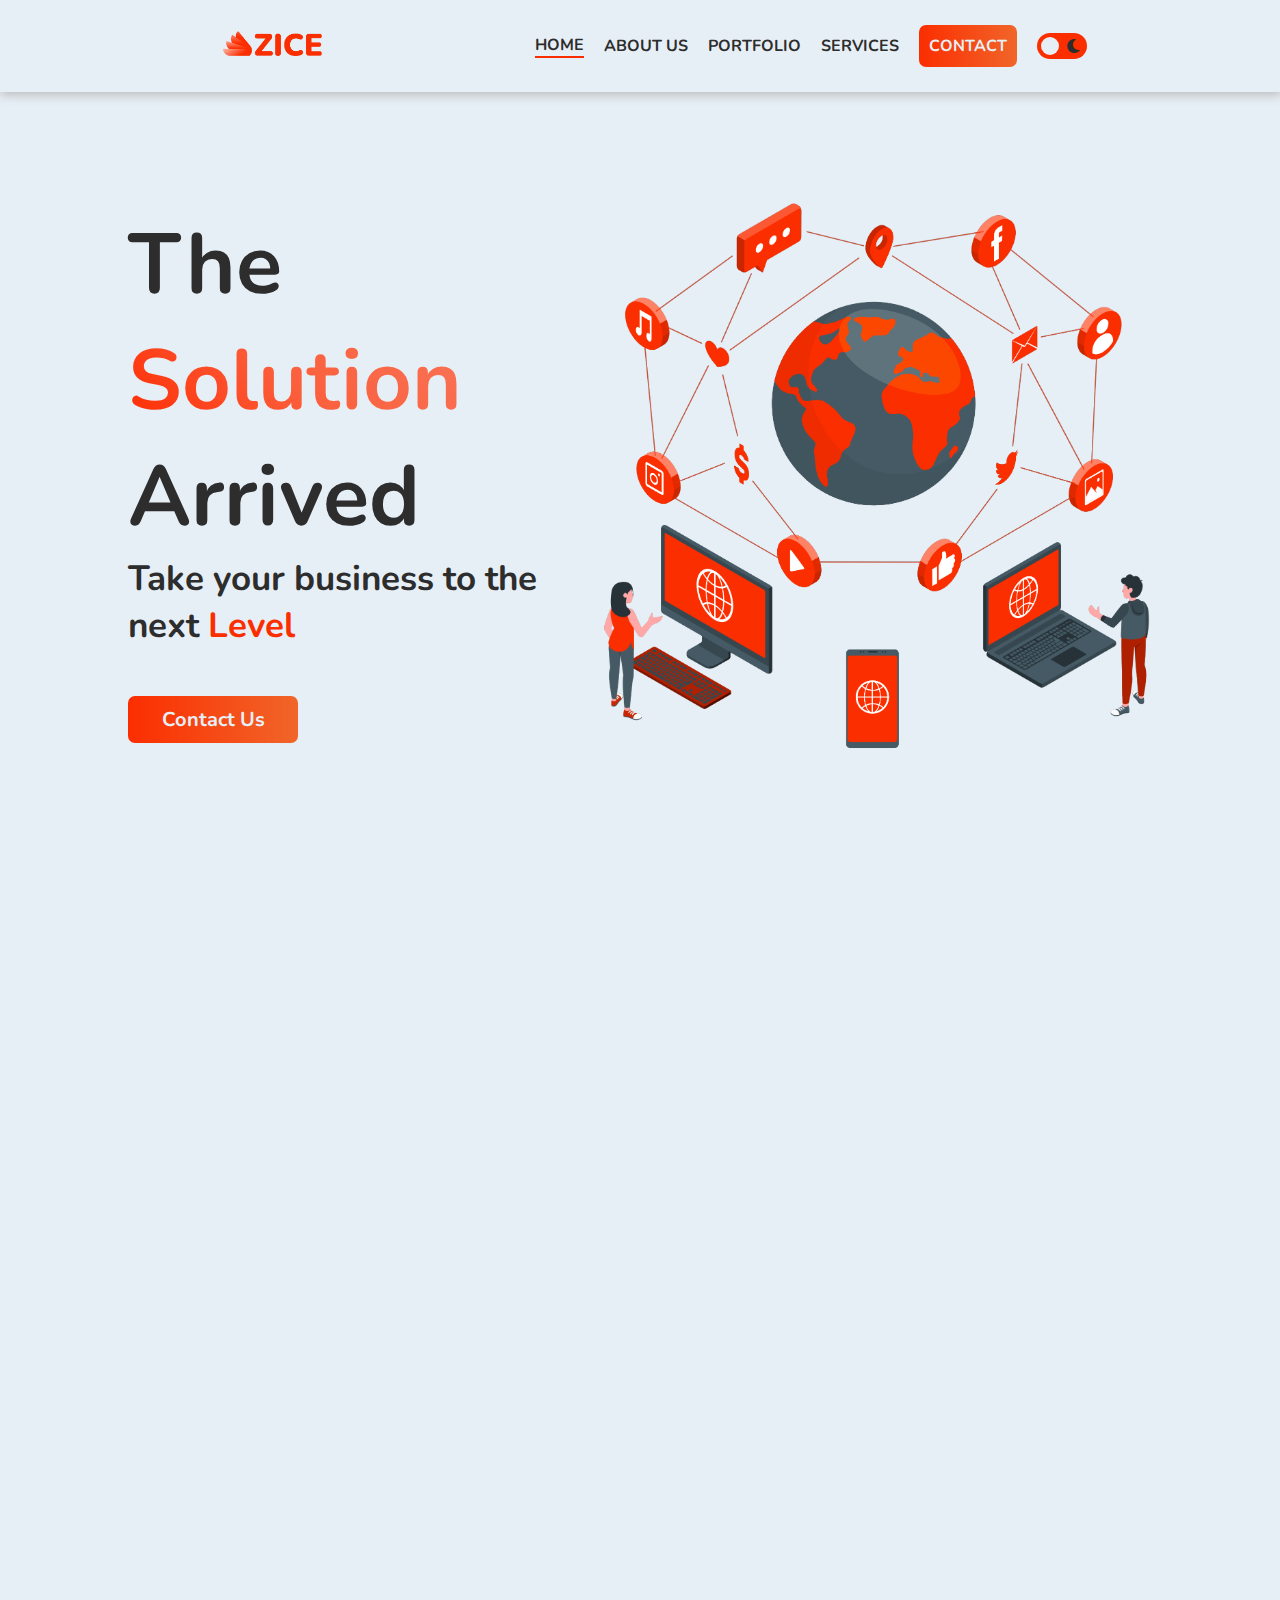
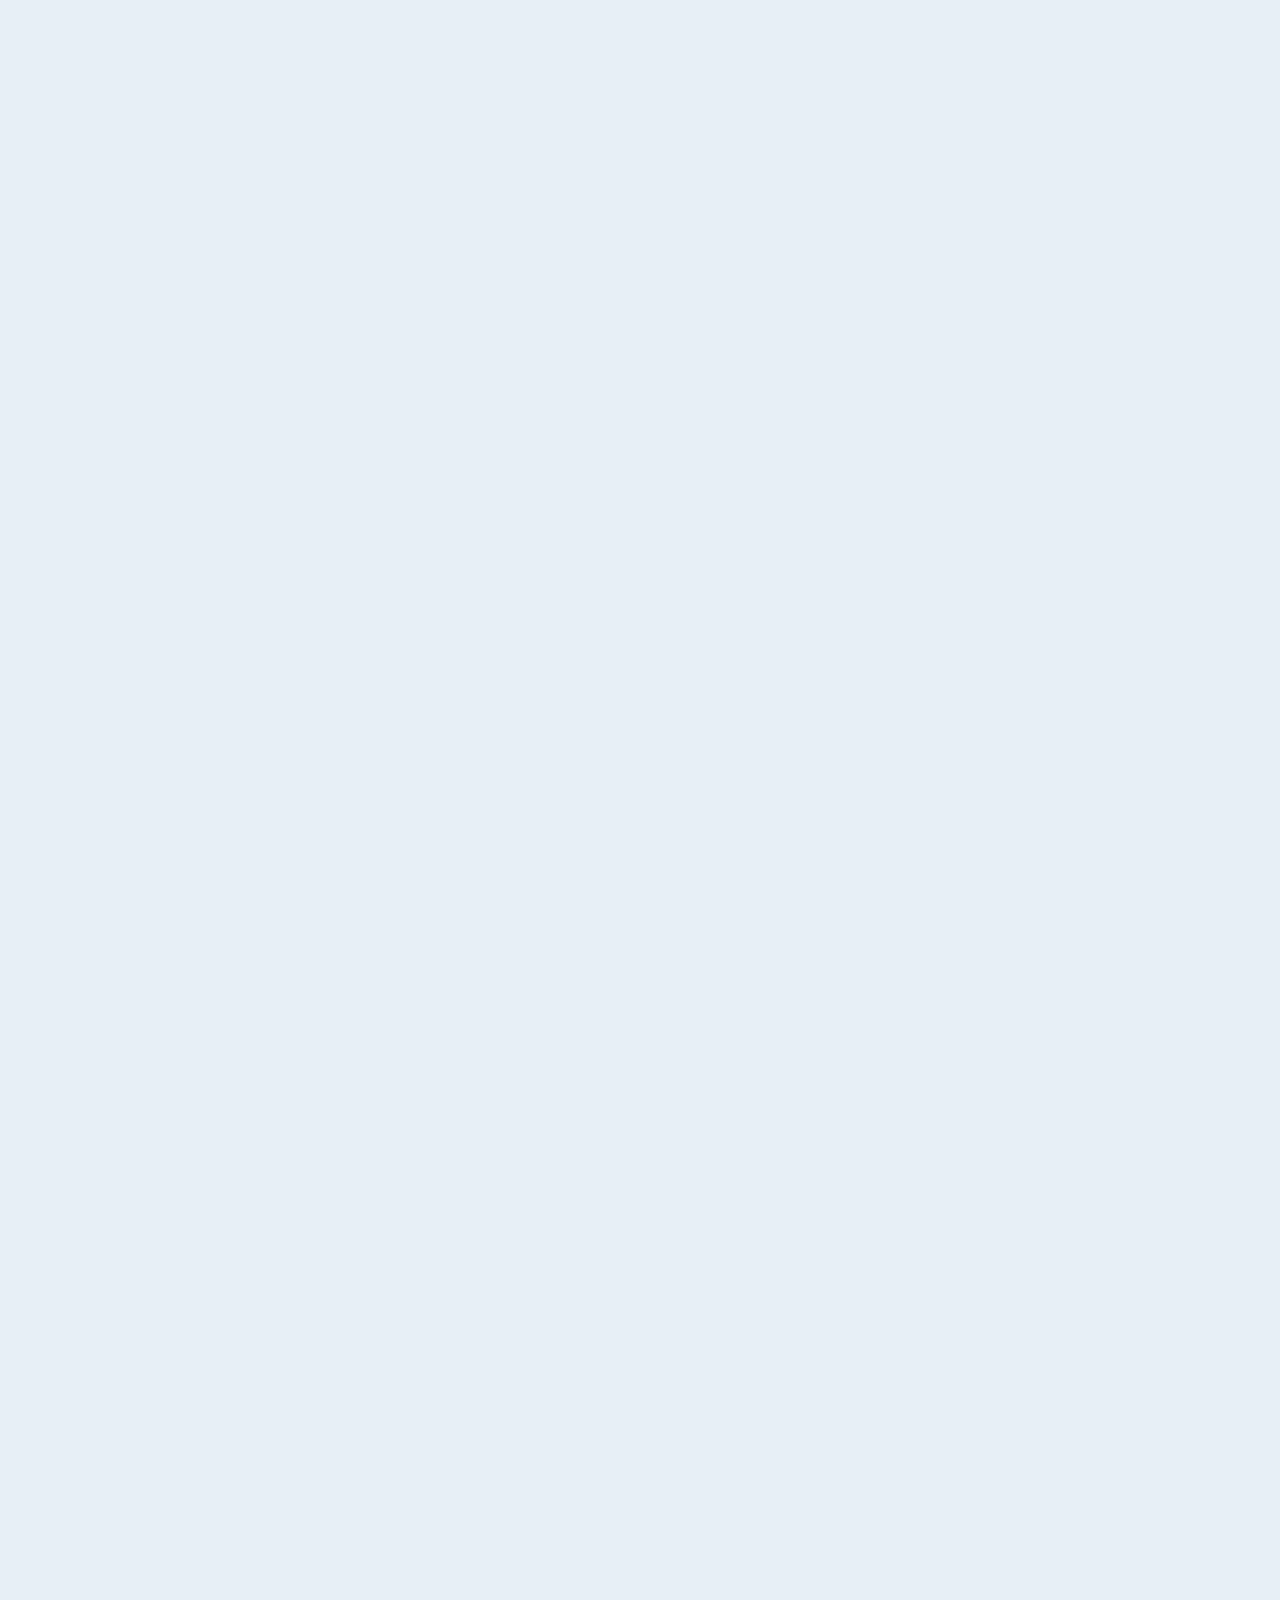
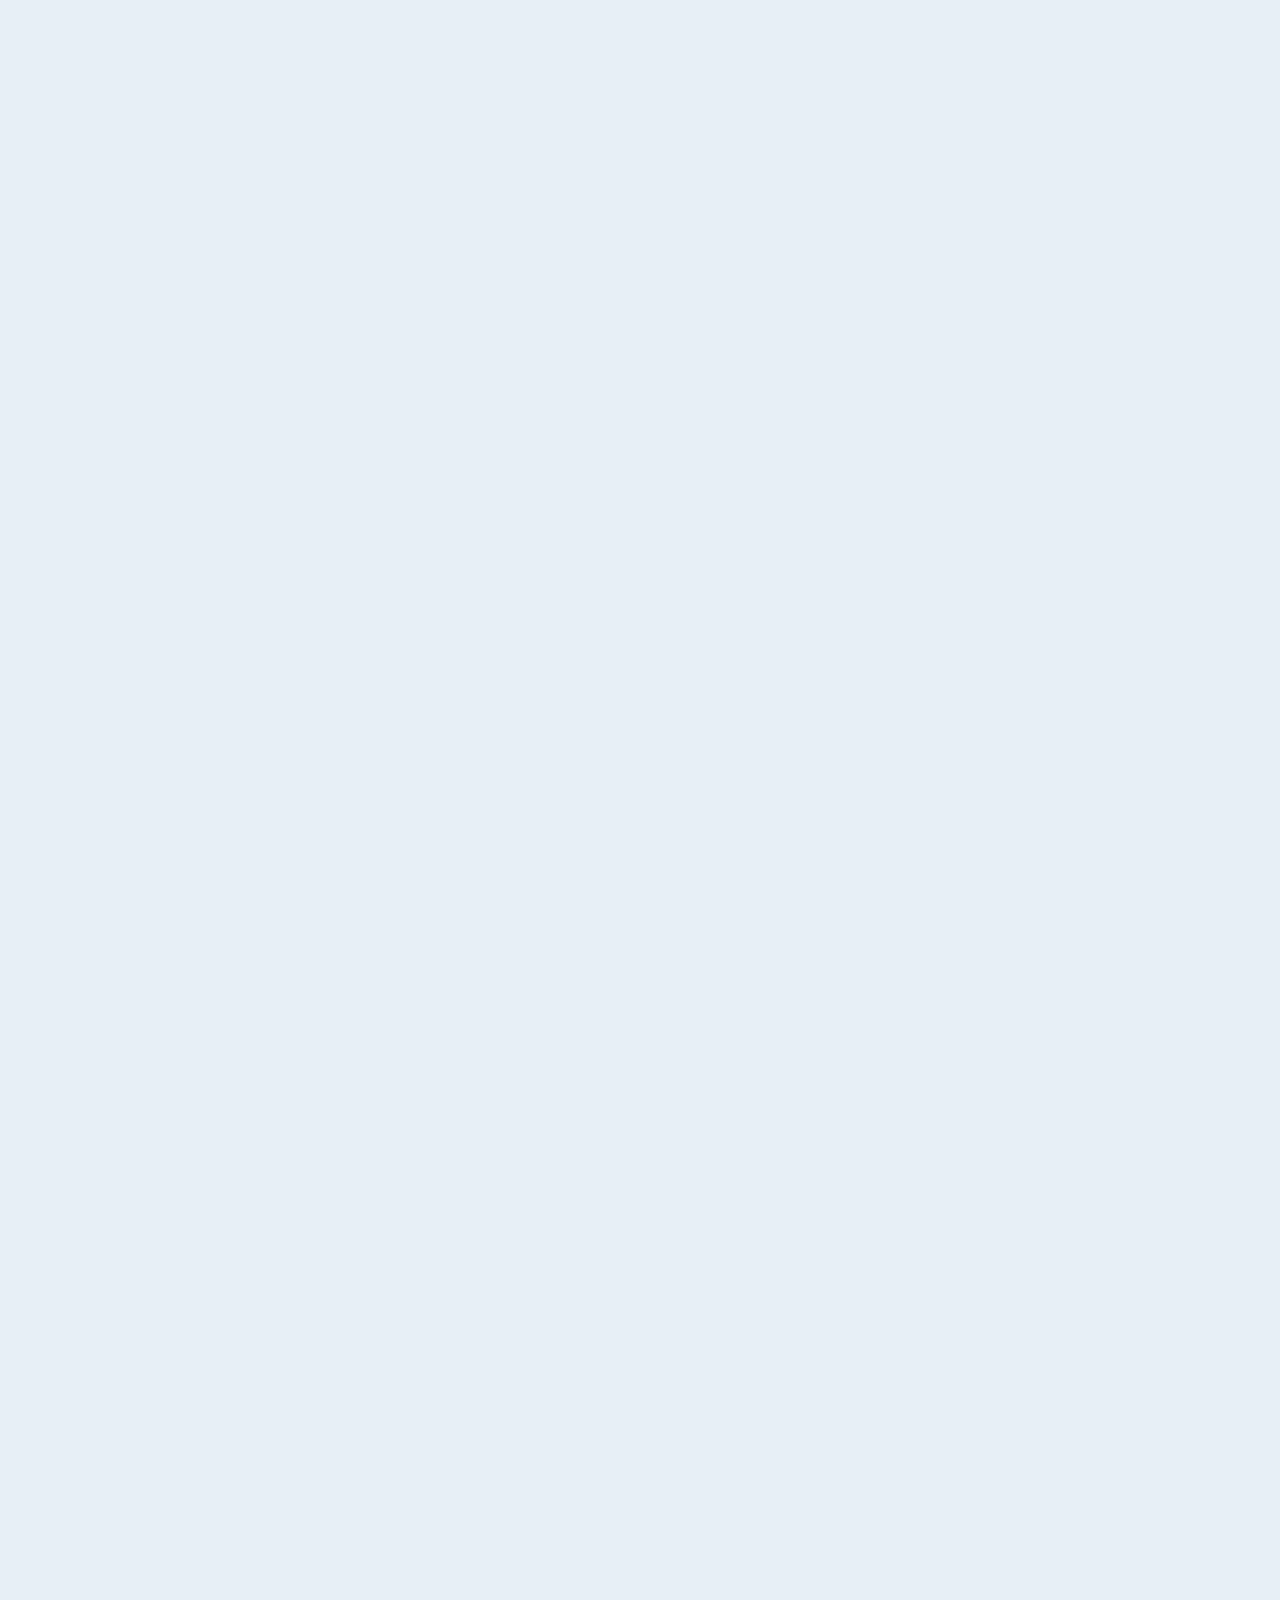
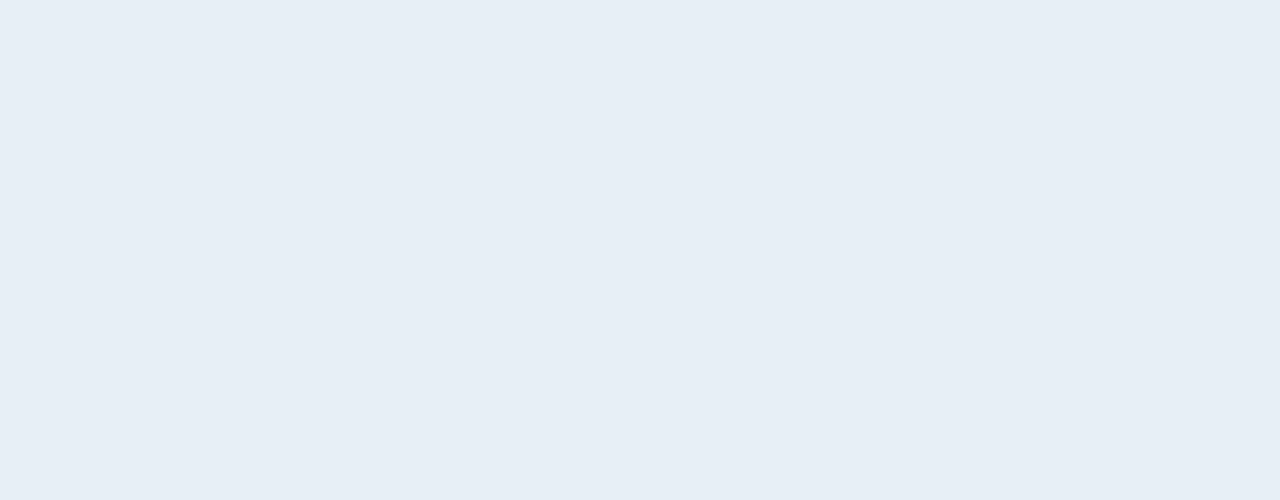
==== commit cf8780dc: "Update" ====
--- a/index.html
+++ b/index.html
@@ -56,7 +56,7 @@
             <li><a href="aboutus.html">ABOUT US</a></li>
             <li><a href="portifolio.html">PORTFOLIO</a></li>
             <li><a href="services.html">SERVICES</a></li>
-            <li><a href="contact.html">CONTACT</a></li>
+            <li><a href="contact.html" id="contact">CONTACT</a></li>
             <li>
               <input type="checkbox" class="checkbox" id="chk" />
               <label class="label" for="chk">
@@ -70,7 +70,7 @@
       </header>
       <div class="container hidden">
         <h1>
-          The <span>Solution</span> Arrived
+          The <span class="gradient-text">Solution</span> Arrived
           <p>Take your business to the next <span>Level</span></p>
           <a href="./contact.html">Contact Us</a>
         </h1>
--- a/css/style.css
+++ b/css/style.css
@@ -91,6 +91,19 @@
   margin-left: 3rem;
 }
 
+#contact {
+  background: linear-gradient(to right, #fb2e00, #f16529);
+
+  color: #e7eff6;
+  border-radius: 7px;
+  padding: 10px;
+}
+
+#contact:hover{
+  background: linear-gradient( #ca2601, #ca2601);
+  color: #e7eff6;
+}
+
 #logo {
   cursor: pointer;
 }
--- a/css/home.css
+++ b/css/home.css
@@ -51,7 +51,7 @@
   font-size: 2rem;
 
   color: #e7eff6;
-  background-color: var(--color-terciary);
+  background: linear-gradient(to right, #fb2e00, #F16529 );
 
   border-radius: 7px;
 
@@ -65,19 +65,14 @@
 }
 
 .container h1 a:hover {
-  background-color: #e7eff6;
-  color: #fb2e00;
-
-  box-shadow: 1px 4px 10px 1px #041a29;
   transform: translateY(-10px);
+
+  background: linear-gradient( #ca2601, #ca2601);
+  color: #e7eff6;
 }
 
 .container img {
   height: 55rem;
-}
-
-.container span {
-  color: #fb2e00;
 }
 
 .hidden {
@@ -114,14 +109,21 @@
   );
   backdrop-filter: blur(10px);
   -webkit-backdrop-filter: blur(10px);
-  border-radius: 20px;
+  border-radius: 2rem;
   /* border: 1px solid rgba(255, 255, 255, 0.18); */
   box-shadow: 0 8px 32px 0 rgba(0, 0, 0, 0.37);
 }
 
 span {
-  color: var(--color-terciary);
-}
+  color: #fb2e00;
+}
+
+.gradient-text {
+  background-image: linear-gradient(50deg, #ff2a00, #fb603d, #f87457);
+  background-clip: text;
+  -webkit-background-clip: text; 
+  color: transparent; 
+} 
 
 .info h2 {
   font-size: var(--fs-header-sm);
@@ -205,7 +207,8 @@
 .card {
   flex: 1;
   color: var(--color-secondary);
-  border-radius: 10px;
+
+  padding: 2rem;
 
   background: linear-gradient(
     135deg,
@@ -214,7 +217,7 @@
   );
   backdrop-filter: blur(10px);
   -webkit-backdrop-filter: blur(10px);
-  border-radius: 20px;
+  border-radius: 0 4rem;
   /* border: 1px solid rgba(255, 255, 255, 0.18);  */
   box-shadow: 0 8px 32px 0 rgba(0, 0, 0, 0.37);
 
@@ -224,15 +227,13 @@
 
 .card img {
   width: 100%;
-  border-radius: 10px 10px 0 0;
-  border-bottom: 4px solid #fb2e00;
+  border-radius: 0 3rem 0;
+  border-bottom: 4px solid #fb2e00;  
 }
 
 .card:hover {
   transform: translate(-5px, -10px);
   cursor: pointer;
-
-  /* box-shadow: 4px 4px 10px #0b324c; */
 }
 
 .card h2 {
@@ -459,7 +460,7 @@
   font-size: var(--fs-body);
 
   color: #e7eff6;
-  background-color: var(--color-terciary);
+  background: linear-gradient(to right, #fb2e00, #F16529 );
 
   border-radius: 7px;
 
@@ -472,11 +473,10 @@
 }
 
 .info-end a:hover {
-  background-color: #e7eff6;
-  color: #fb2e00;
-
-  box-shadow: 2px 4px 15px 1px #0b324c;
   transform: translateY(-10px);
+
+  background: linear-gradient( #ca2601, #ca2601);
+  color: #e7eff6;
 }
 
 /* Mobile */
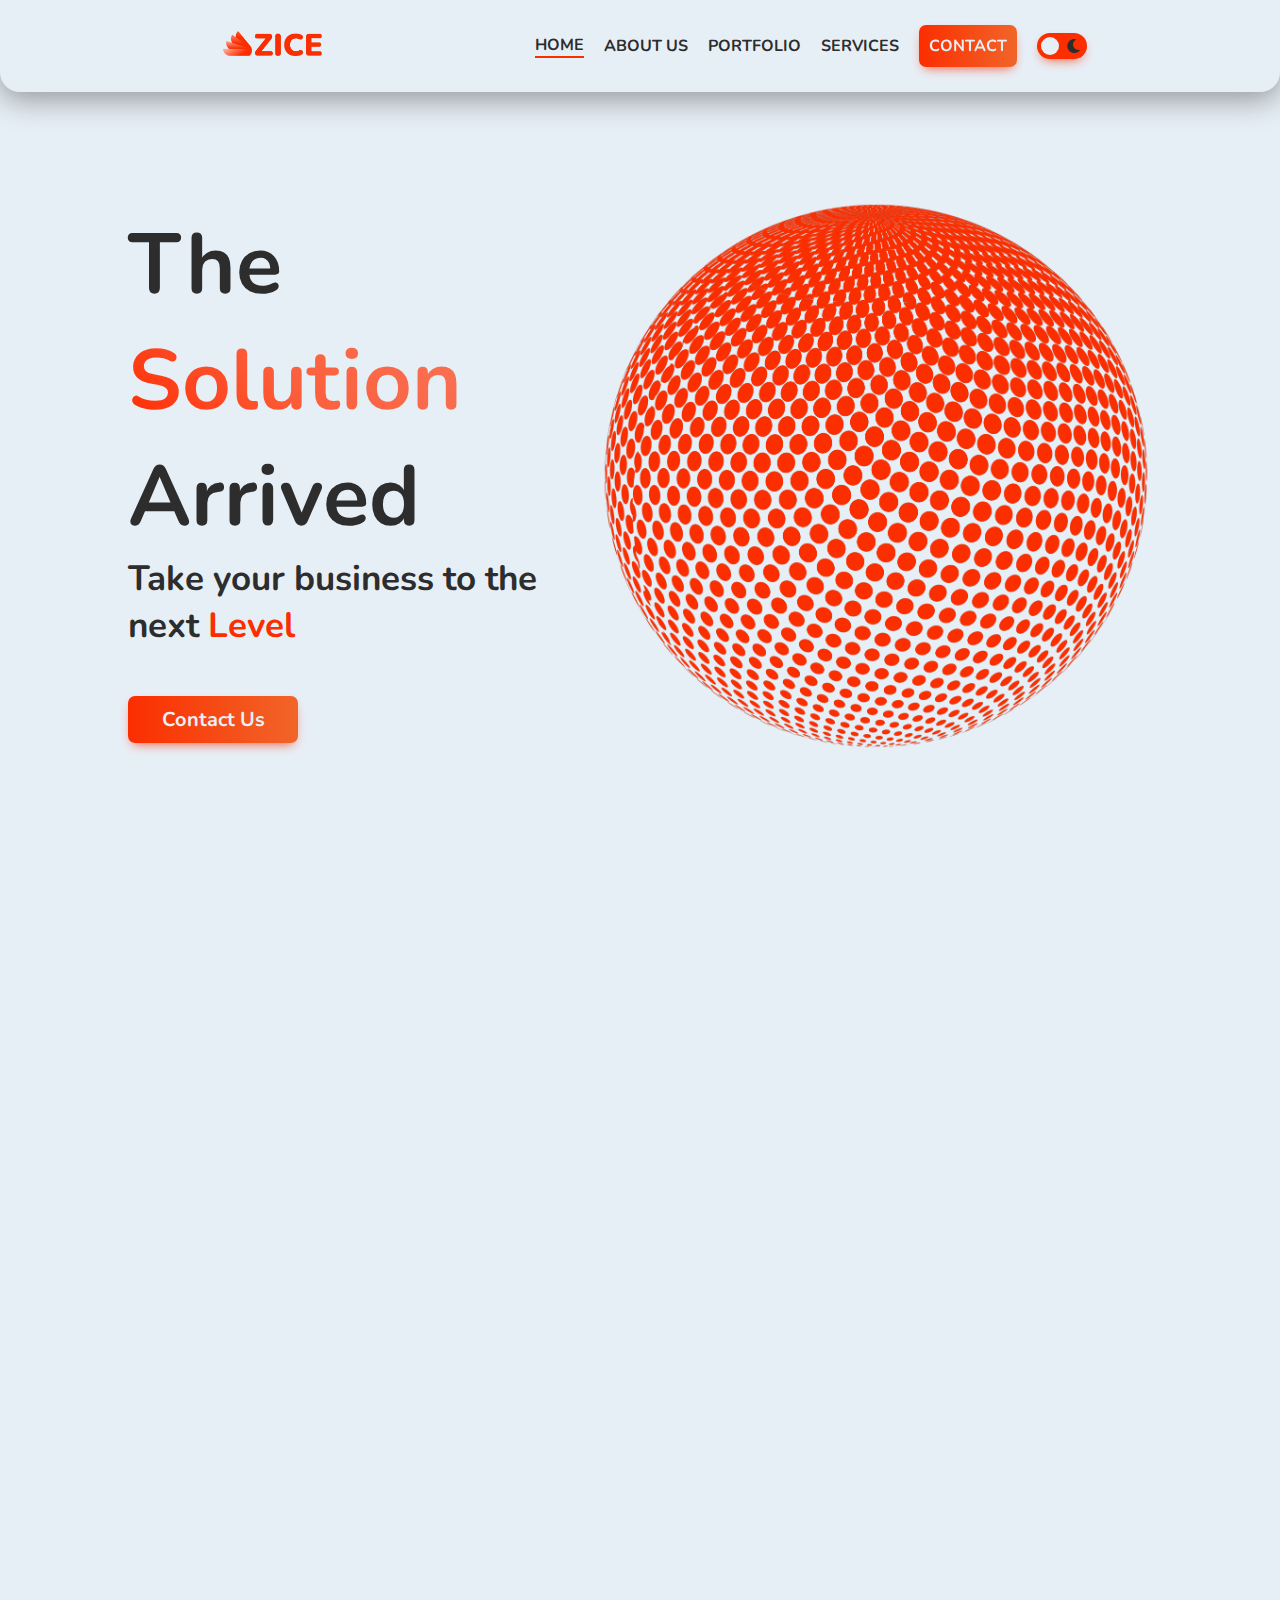
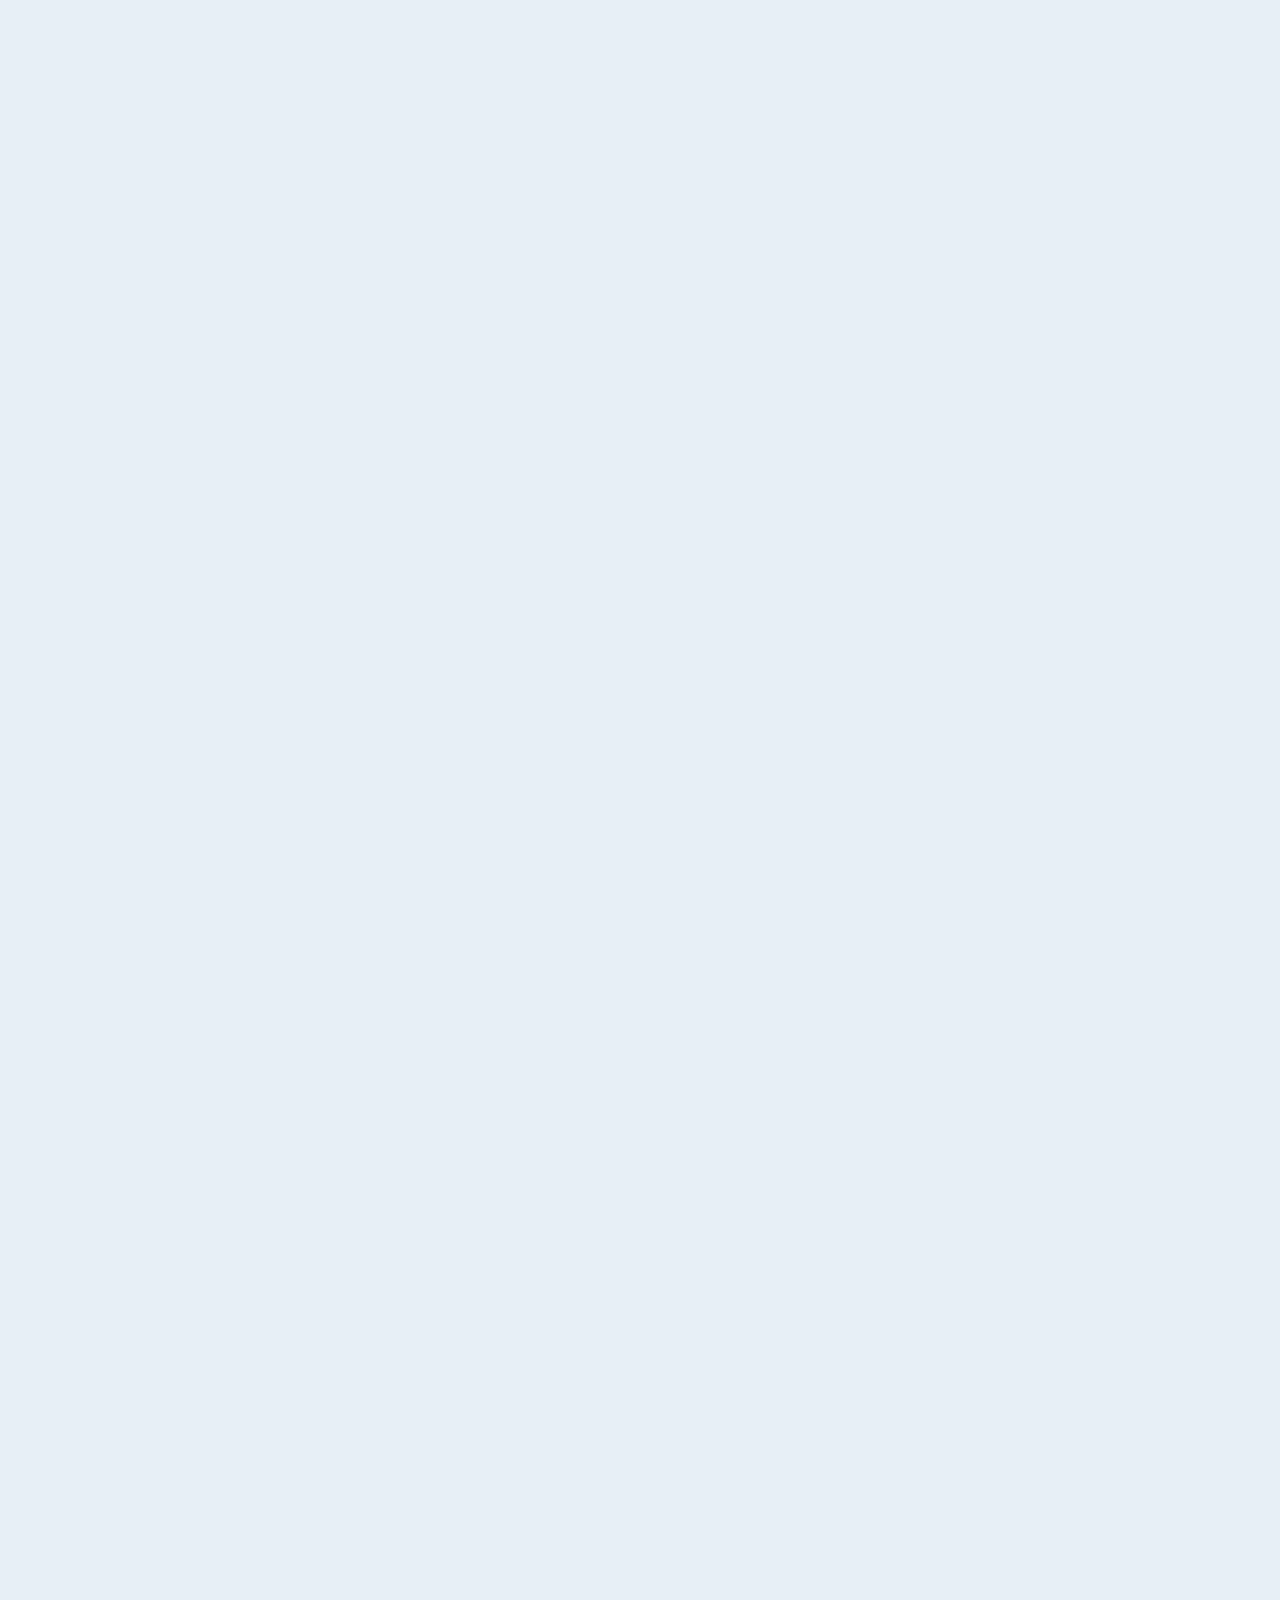
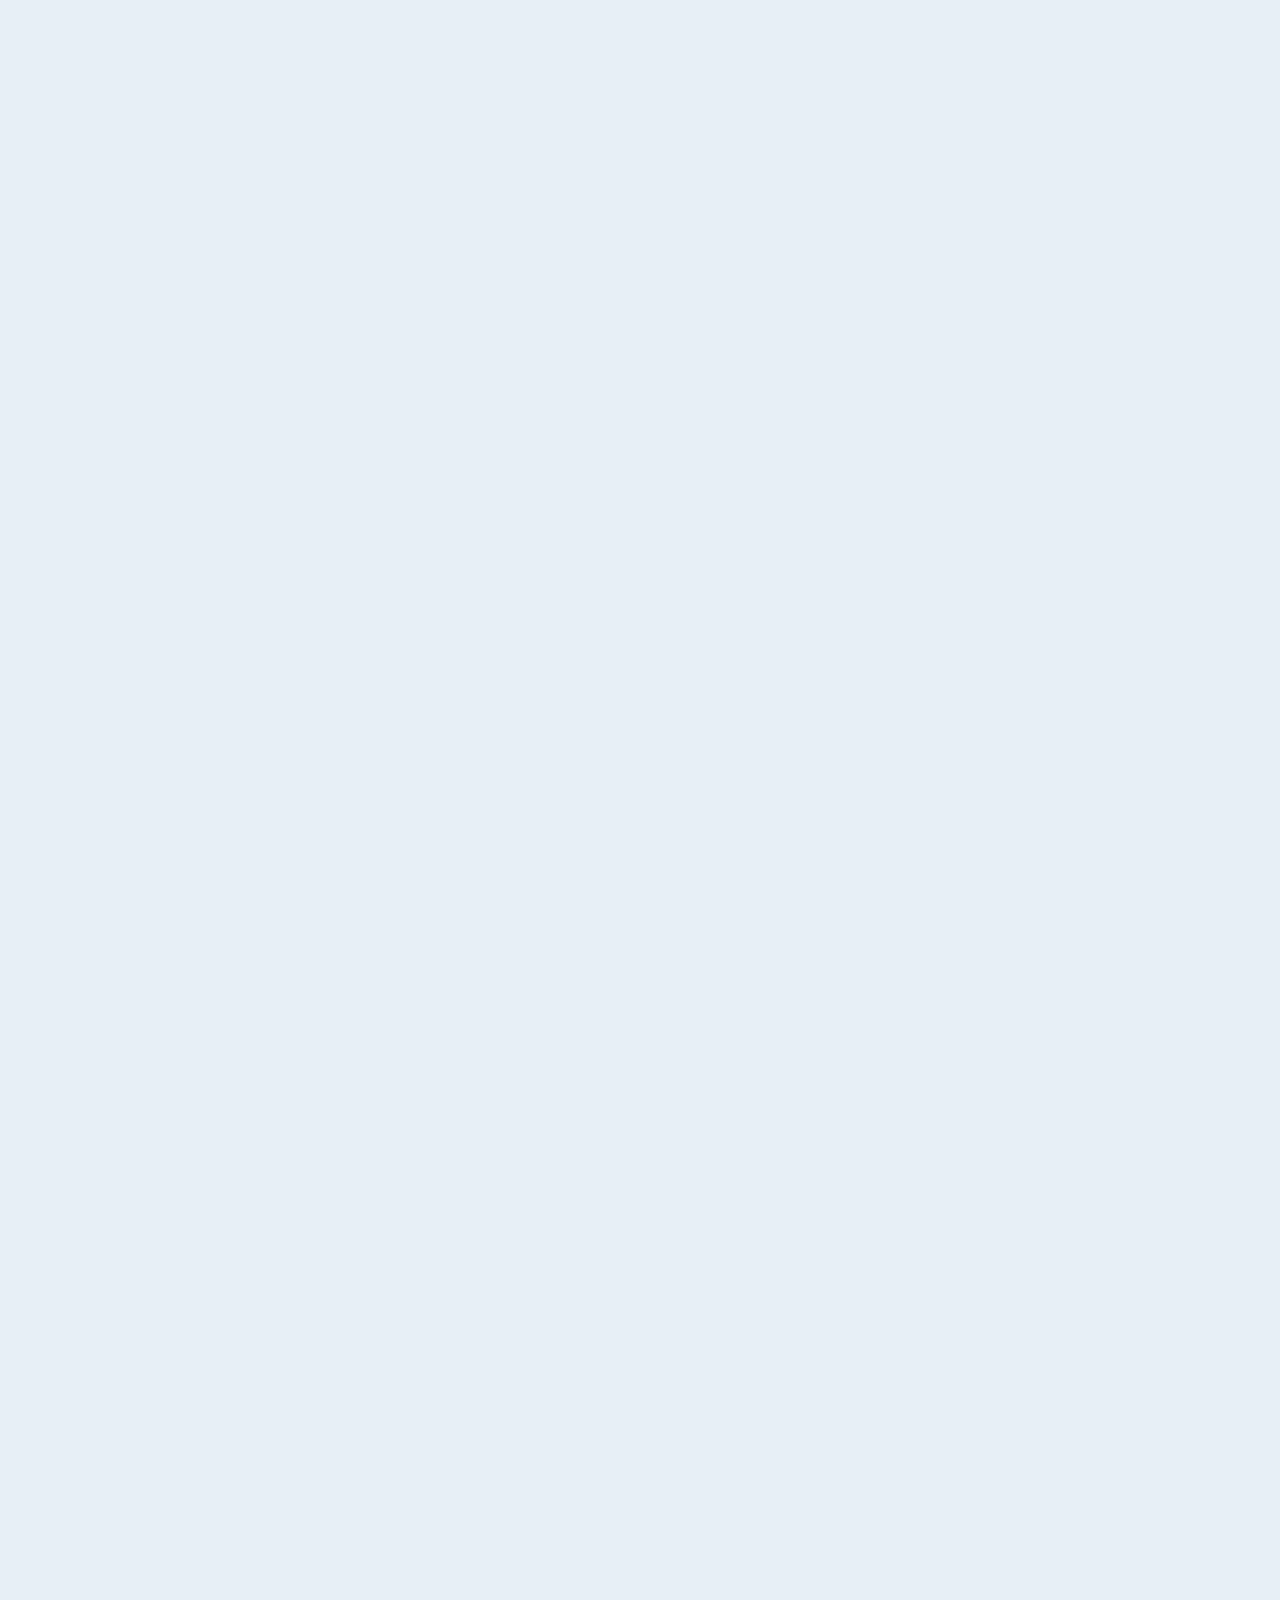
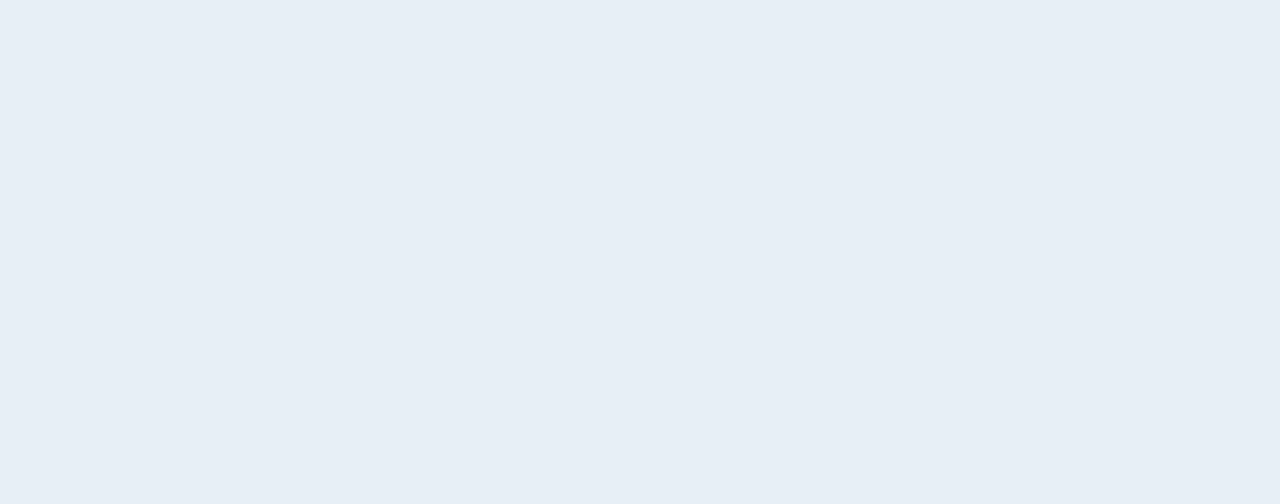
==== commit 24a9ab97: "Update" ====
--- a/index.html
+++ b/index.html
@@ -74,7 +74,7 @@
           <p>Take your business to the next <span>Level</span></p>
           <a href="./contact.html">Contact Us</a>
         </h1>
-        <img src="./imgs/Online world-amico.png" alt="" />
+        <img src="./imgs/main-ball.png" alt="" />
       </div>
 
       <section class="info hidden" id="info-one">
--- a/css/style.css
+++ b/css/style.css
@@ -17,7 +17,7 @@
 }
 
 .dark-theme {
-  --bg-secondary: #021622;
+  --bg-secondary: #1c222e;
   --color-secondary: #e7eff6;
 }
 
@@ -29,6 +29,7 @@
   background-color: var(--color-terciary);
   border-radius: 10px;
 }
+
 /* Desktop */
 
 body {
@@ -66,7 +67,7 @@
 }
 
 body.dark-theme header {
-  box-shadow: 1px 2px 10px 1px #041a29;
+  box-shadow: 0 8px 30px 0 rgba(0, 0, 0, 0.37);
 }
 
 header {
@@ -78,11 +79,12 @@
   width: 100%;
   padding: 2.5rem 0;
 
-  box-shadow: 1px 2px 10px 1px #bcbcbc;
-
   font-weight: 700;
 
   z-index: 1000;
+
+  border-radius: 0 0 2rem 2rem;
+  box-shadow: 0 8px 30px 0 rgba(0, 0, 0, 0.37);
 }
 
 header img {
@@ -93,19 +95,27 @@
 
 #contact {
   background: linear-gradient(to right, #fb2e00, #f16529);
+  box-shadow: 0 0.5rem 1.125rem -0.5rem rgba(251, 46, 0, 0.9);
 
   color: #e7eff6;
   border-radius: 7px;
   padding: 10px;
 }
 
-#contact:hover{
-  background: linear-gradient( #ca2601, #ca2601);
+#contact:hover {
+  background: linear-gradient(#ca2601, #ca2601);
   color: #e7eff6;
 }
 
 #logo {
   cursor: pointer;
+}
+
+.gradient-text {
+  background-image: linear-gradient(50deg, #ff2a00, #fb603d, #f87457);
+  background-clip: text;
+  -webkit-background-clip: text;
+  color: transparent;
 }
 
 .mobile-menu {
@@ -156,6 +166,7 @@
   justify-content: space-between;
 
   background-color: var(--color-terciary);
+  box-shadow: 0 0.5rem 1.125rem -0.5rem rgba(251, 46, 0, 0.9);
   border-radius: 50px;
 
   cursor: pointer;
--- a/css/home.css
+++ b/css/home.css
@@ -17,15 +17,15 @@
 }
 
 .dark-theme {
-  --bg-secondary: #021622;
+  --bg-secondary: #1c222e;
   --color-secondary: #e7eff6;
 }
 
 .container {
   width: clamp(33rem, 80%, 130rem);
   height: 80rem;
+
   margin: 0 auto 25rem;
-
   padding-top: 15rem;
 
   display: flex;
@@ -51,12 +51,13 @@
   font-size: 2rem;
 
   color: #e7eff6;
-  background: linear-gradient(to right, #fb2e00, #F16529 );
-
-  border-radius: 7px;
+  background: linear-gradient(to right, #fb2e00, #f16529);
+  box-shadow: 0 0.5rem 1.125rem -0.5rem rgba(251, 46, 0, 0.9);
+
+  border-radius: 0.7rem;
 
   width: 17rem;
-  padding: 10px 0;
+  padding: 1rem 0;
   margin-top: 10%;
 
   position: relative;
@@ -67,7 +68,7 @@
 .container h1 a:hover {
   transform: translateY(-10px);
 
-  background: linear-gradient( #ca2601, #ca2601);
+  background: linear-gradient(#ca2601, #ca2601);
   color: #e7eff6;
 }
 
@@ -77,7 +78,7 @@
 
 .hidden {
   opacity: 0;
-  transform: translateY(30px);
+  transform: translateY(3rem);
   transition: opacity 1s, transform 1s;
 }
 
@@ -87,11 +88,10 @@
 }
 
 .info {
-  width: clamp(33rem, 80%, 100rem);
+  width: clamp(33rem, 80%, 110rem);
 
   margin: 10rem auto 12rem;
   padding: 3rem;
-  border-radius: 10px;
 
   text-align: center;
 
@@ -107,24 +107,16 @@
     rgba(255, 255, 255, 0.1),
     rgba(255, 255, 255, 0)
   );
-  backdrop-filter: blur(10px);
-  -webkit-backdrop-filter: blur(10px);
-  border-radius: 2rem;
-  /* border: 1px solid rgba(255, 255, 255, 0.18); */
-  box-shadow: 0 8px 32px 0 rgba(0, 0, 0, 0.37);
+  backdrop-filter: blur(1rem);
+  -webkit-backdrop-filter: blur(1rem);
+  border-radius: 1rem;
+  box-shadow: 0 0.8rem 3.2rem 0 rgba(0, 0, 0, 0.37);
 }
 
 span {
   color: #fb2e00;
 }
 
-.gradient-text {
-  background-image: linear-gradient(50deg, #ff2a00, #fb603d, #f87457);
-  background-clip: text;
-  -webkit-background-clip: text; 
-  color: transparent; 
-} 
-
 .info h2 {
   font-size: var(--fs-header-sm);
 
@@ -144,7 +136,7 @@
   margin: auto;
   cursor: pointer;
 
-  border-radius: 10px;
+  border-radius: 1rem;
 }
 
 .div-img img {
@@ -156,11 +148,11 @@
   margin: auto;
   cursor: pointer;
 
-  border-radius: 10px;
+  border-radius: 1rem;
 }
 
 .div-img img:hover {
-  transform: translate(-10px, -12px);
+  transform: translate(-1rem, -1.2rem);
 }
 
 .div-one {
@@ -172,7 +164,7 @@
 }
 
 .info-two {
-  width: clamp(33rem, 80%, 100rem);
+  width: clamp(33rem, 80%, 110rem);
 
   margin: 8rem auto 0;
   text-align: center;
@@ -215,11 +207,10 @@
     rgba(255, 255, 255, 0.1),
     rgba(255, 255, 255, 0)
   );
-  backdrop-filter: blur(10px);
-  -webkit-backdrop-filter: blur(10px);
+  backdrop-filter: blur(1rem);
+  -webkit-backdrop-filter: blur(1rem);
   border-radius: 0 4rem;
-  /* border: 1px solid rgba(255, 255, 255, 0.18);  */
-  box-shadow: 0 8px 32px 0 rgba(0, 0, 0, 0.37);
+  box-shadow: 0 0.8rem 3.2rem 0 rgba(0, 0, 0, 0.37);
 
   transition: transform 0.3s ease-out;
   transform: translateY(0);
@@ -228,7 +219,7 @@
 .card img {
   width: 100%;
   border-radius: 0 3rem 0;
-  border-bottom: 4px solid #fb2e00;  
+  border-bottom: 4px solid #fb2e00;
 }
 
 .card:hover {
@@ -246,7 +237,7 @@
 }
 
 .info-three {
-  width: clamp(33rem, 80%, 100rem);
+  width: clamp(33rem, 80%, 110rem);
 
   margin: 6rem auto 0;
   text-align: center;
@@ -392,7 +383,7 @@
 }
 
 .section-tech {
-  width: clamp(33rem, 80%, 100rem);
+  width: clamp(33rem, 80%, 110rem);
   padding: 20px;
   margin: auto;
 }
@@ -460,7 +451,8 @@
   font-size: var(--fs-body);
 
   color: #e7eff6;
-  background: linear-gradient(to right, #fb2e00, #F16529 );
+  background: linear-gradient(to right, #fb2e00, #f16529);
+  box-shadow: 0 0.5rem 1.125rem -0.5rem rgba(251, 46, 0, 0.9);
 
   border-radius: 7px;
 
@@ -475,7 +467,7 @@
 .info-end a:hover {
   transform: translateY(-10px);
 
-  background: linear-gradient( #ca2601, #ca2601);
+  background: linear-gradient(#ca2601, #ca2601);
   color: #e7eff6;
 }
 
@@ -530,20 +522,6 @@
   }
 }
 
-@media (max-width: 912px) {
-  .container img {
-    height: 37rem;
-  }
-
-  .div-img #main-img {
-    height: 32rem;
-  }
-
-  .div-img #back-img {
-    height: 32rem;
-  }
-}
-
 @media (max-width: 830px) {
   .container {
     width: clamp(33rem, 80%, 100rem);
@@ -606,14 +584,6 @@
     font-weight: 500;
   }
 
-  .div-img #main-img {
-    height: 30rem;
-  }
-
-  .div-img #back-img {
-    height: 30rem;
-  }
-
   .div-one {
     width: 100%;
     display: flex;
@@ -658,6 +628,10 @@
   .outer-div {
     margin: 0 auto;
   }
+
+  .div-img {
+    width: 100%;
+  }
 }
 
 @media (max-width: 712px) {
